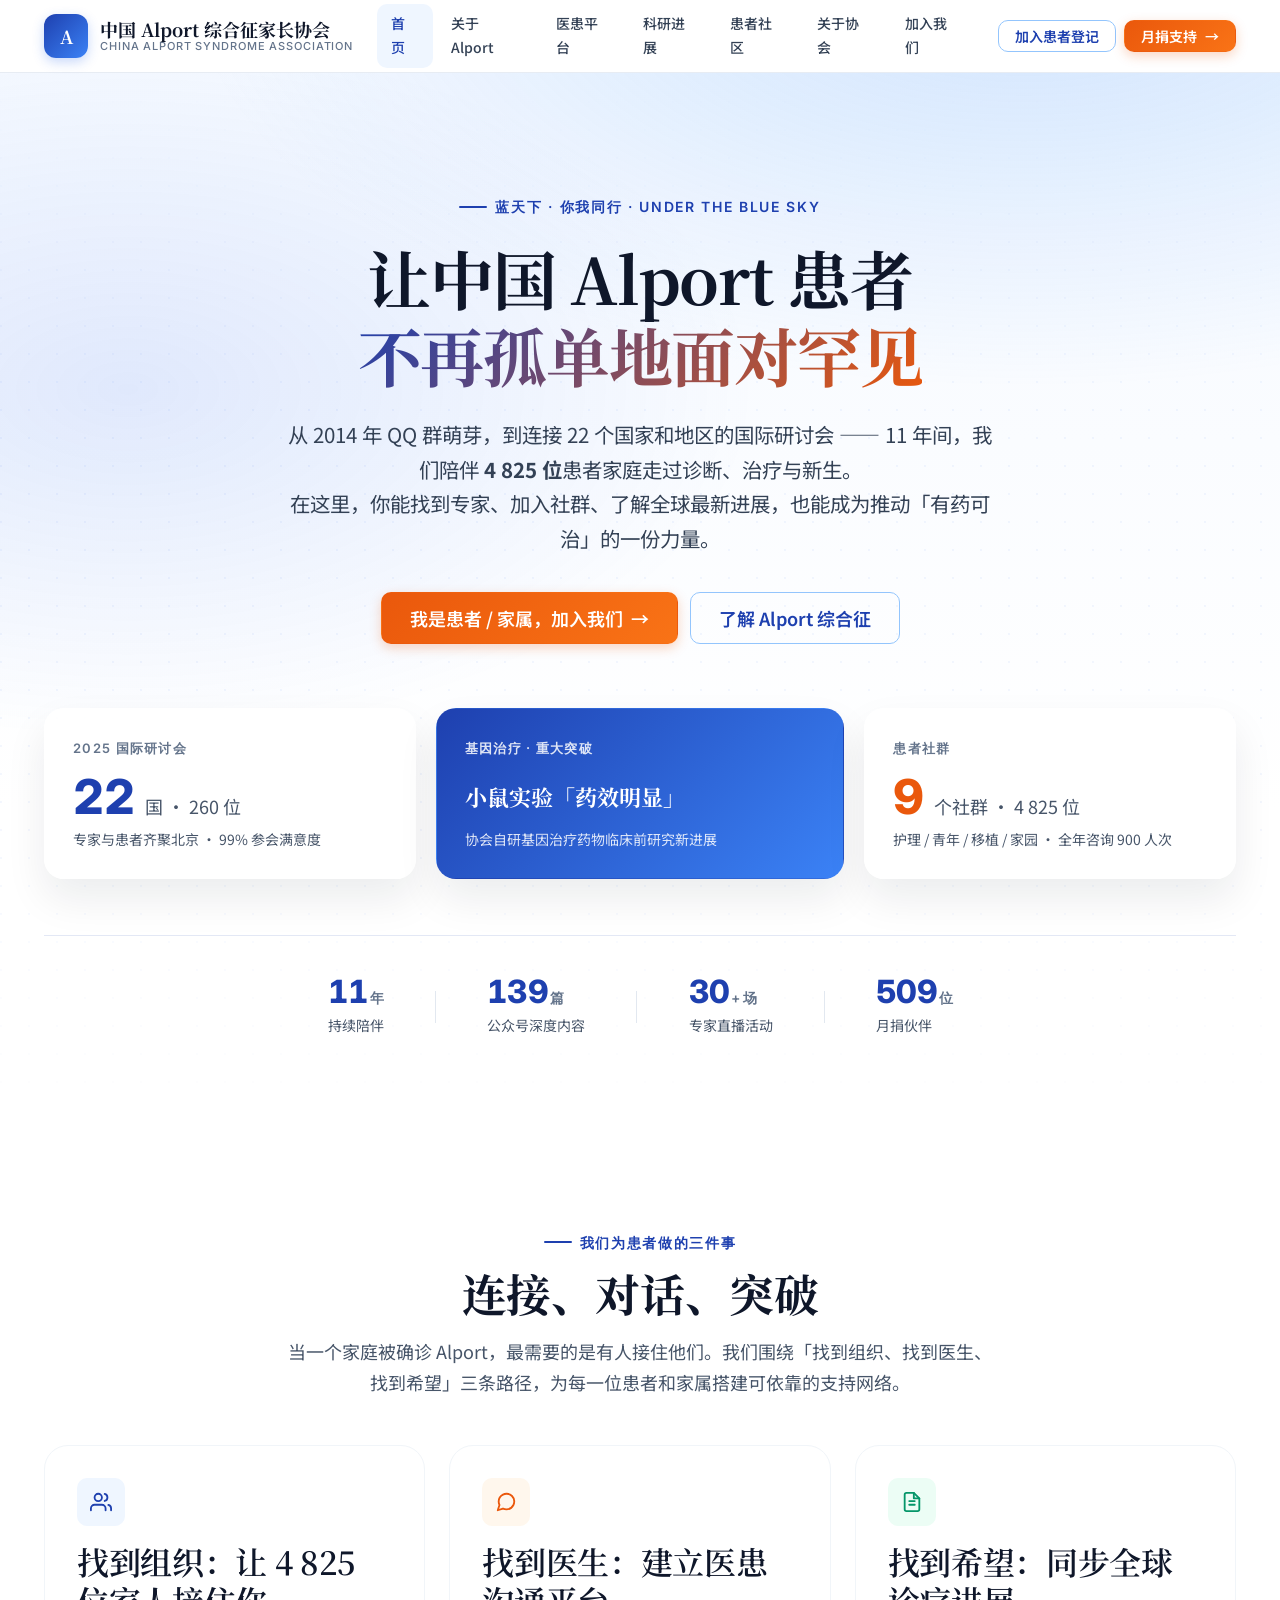
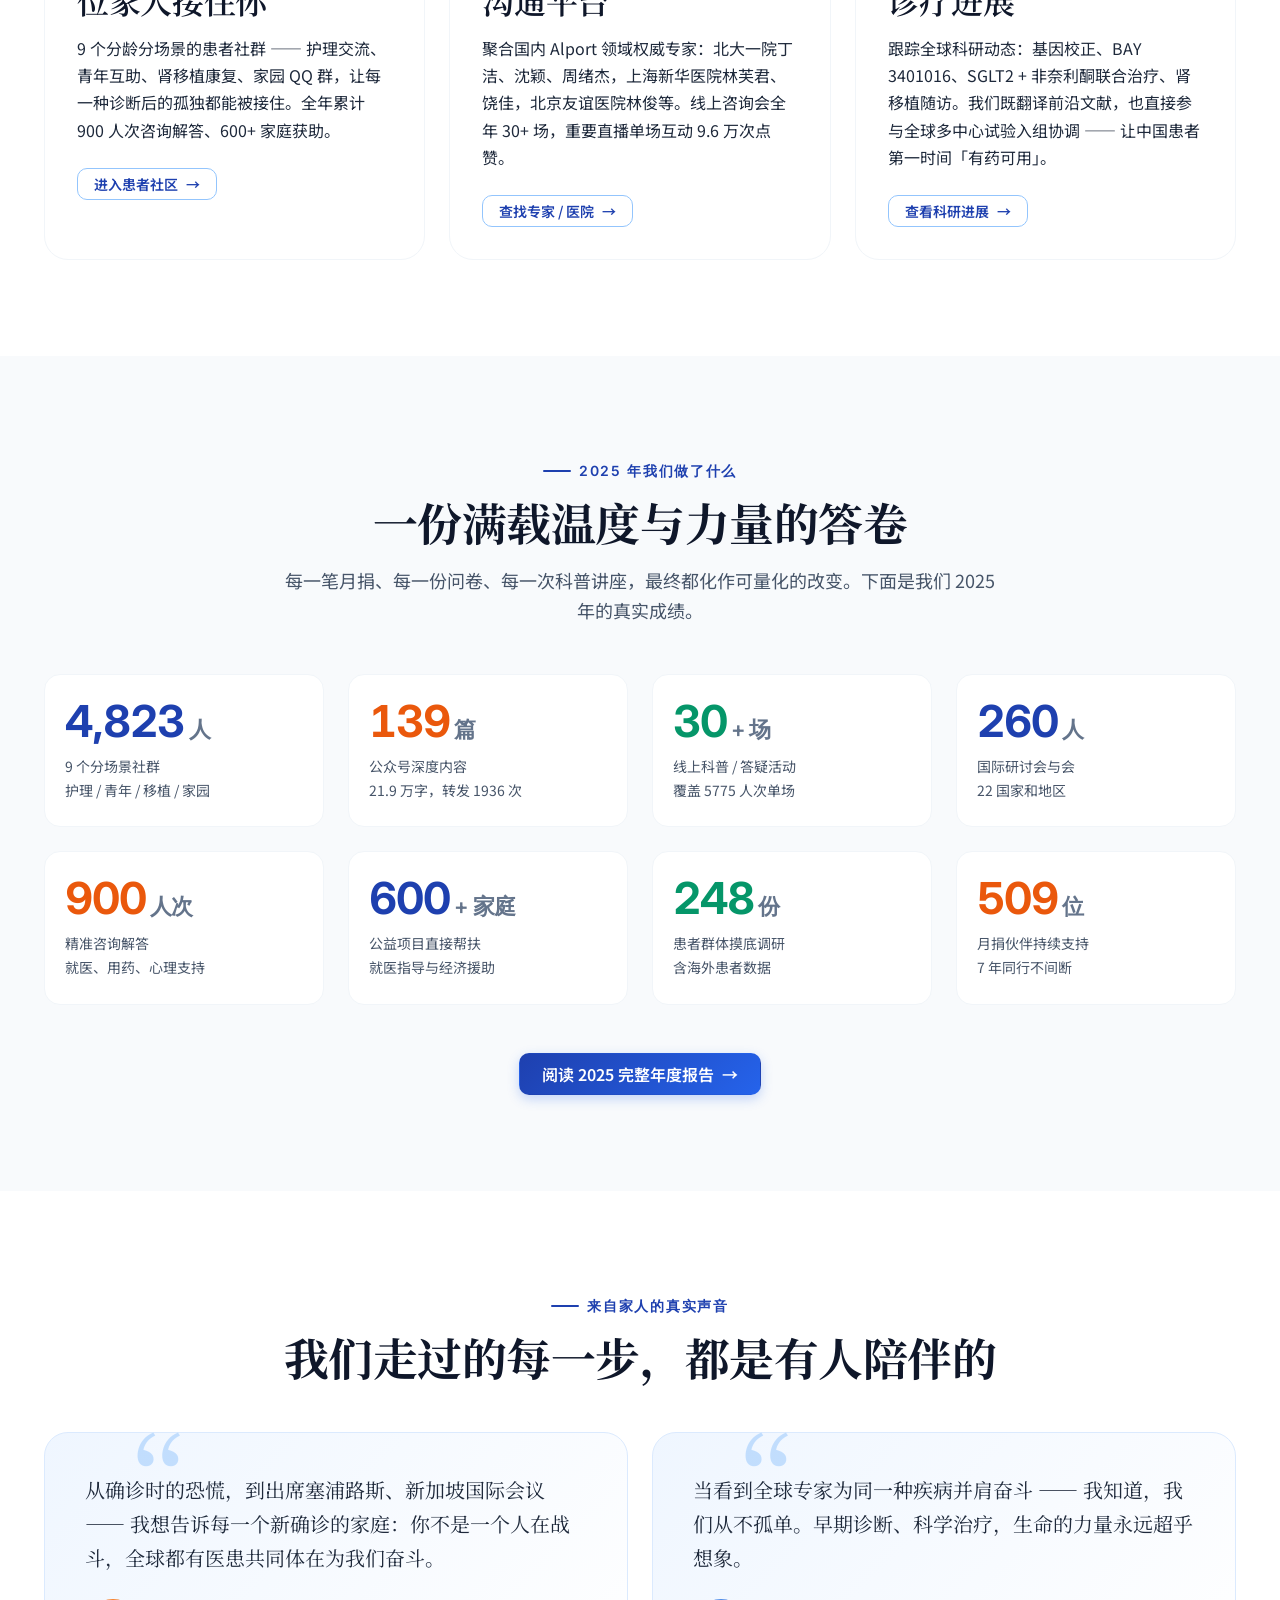
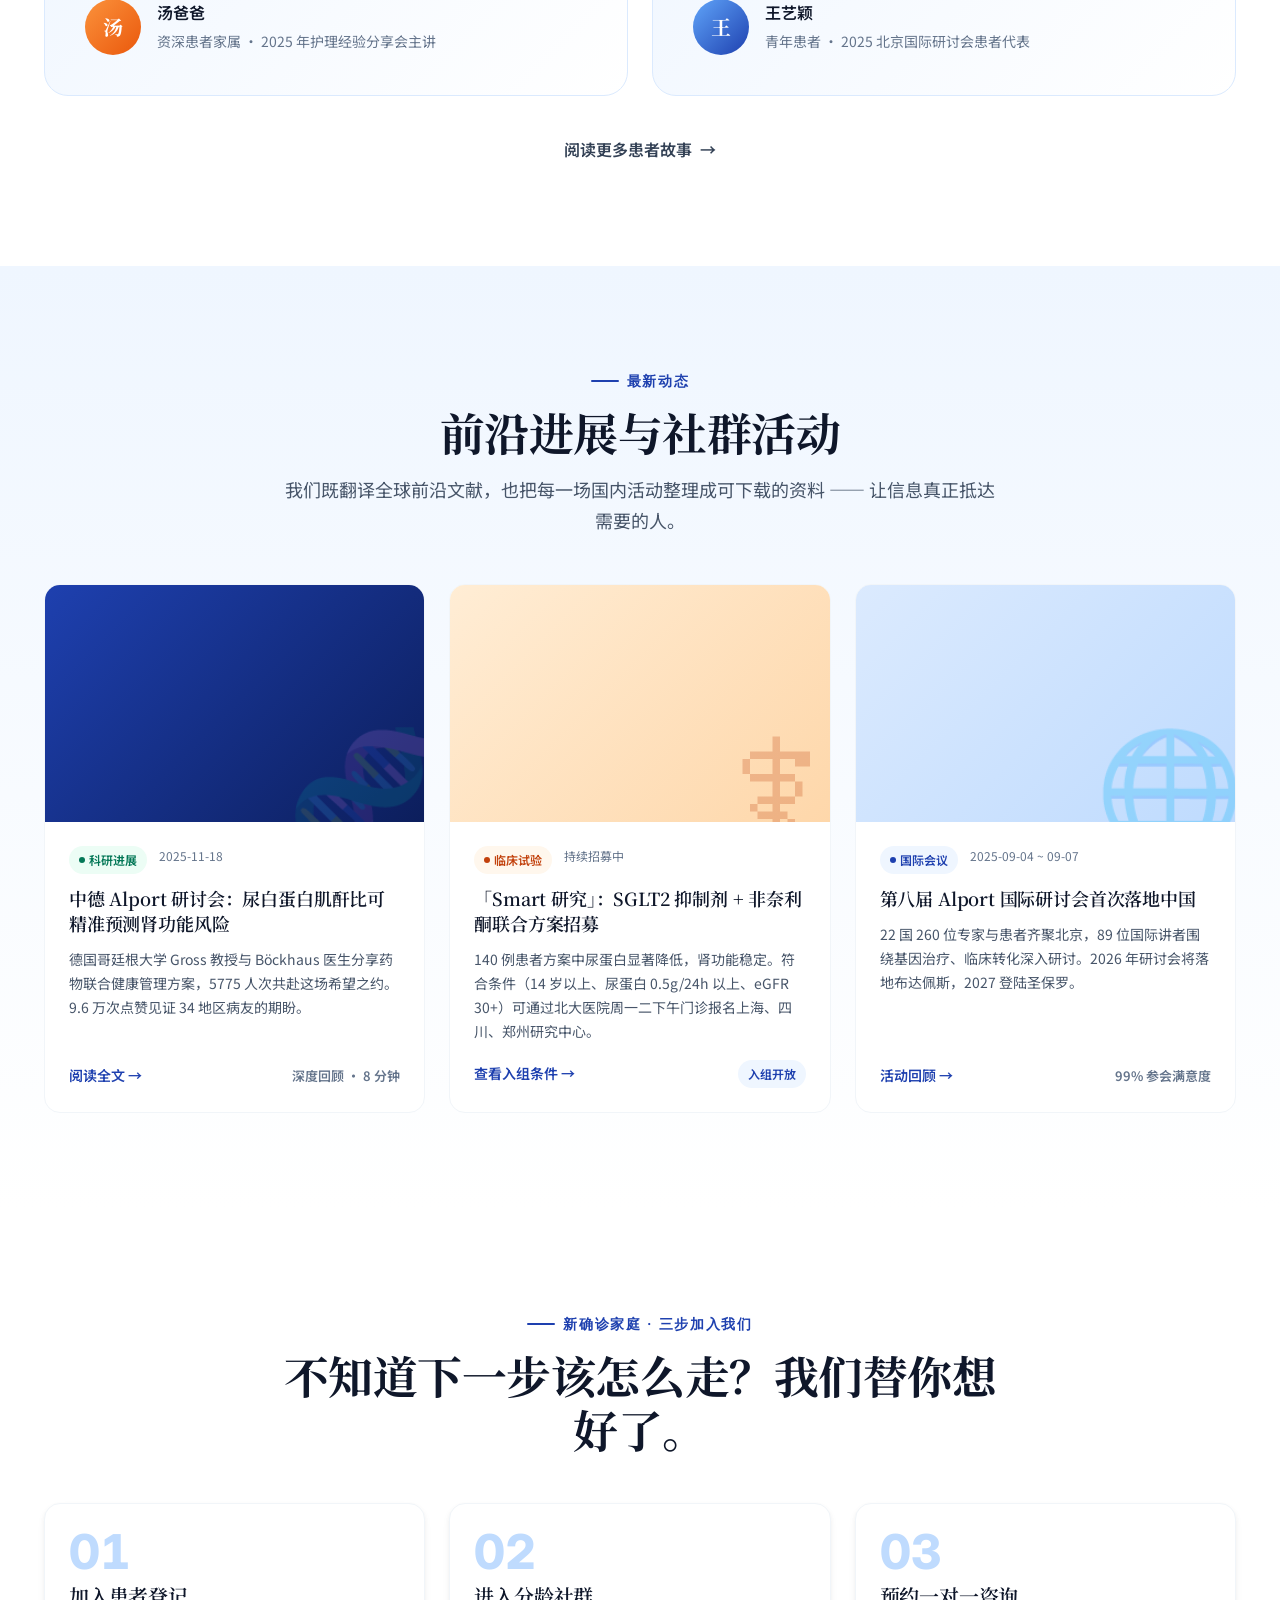
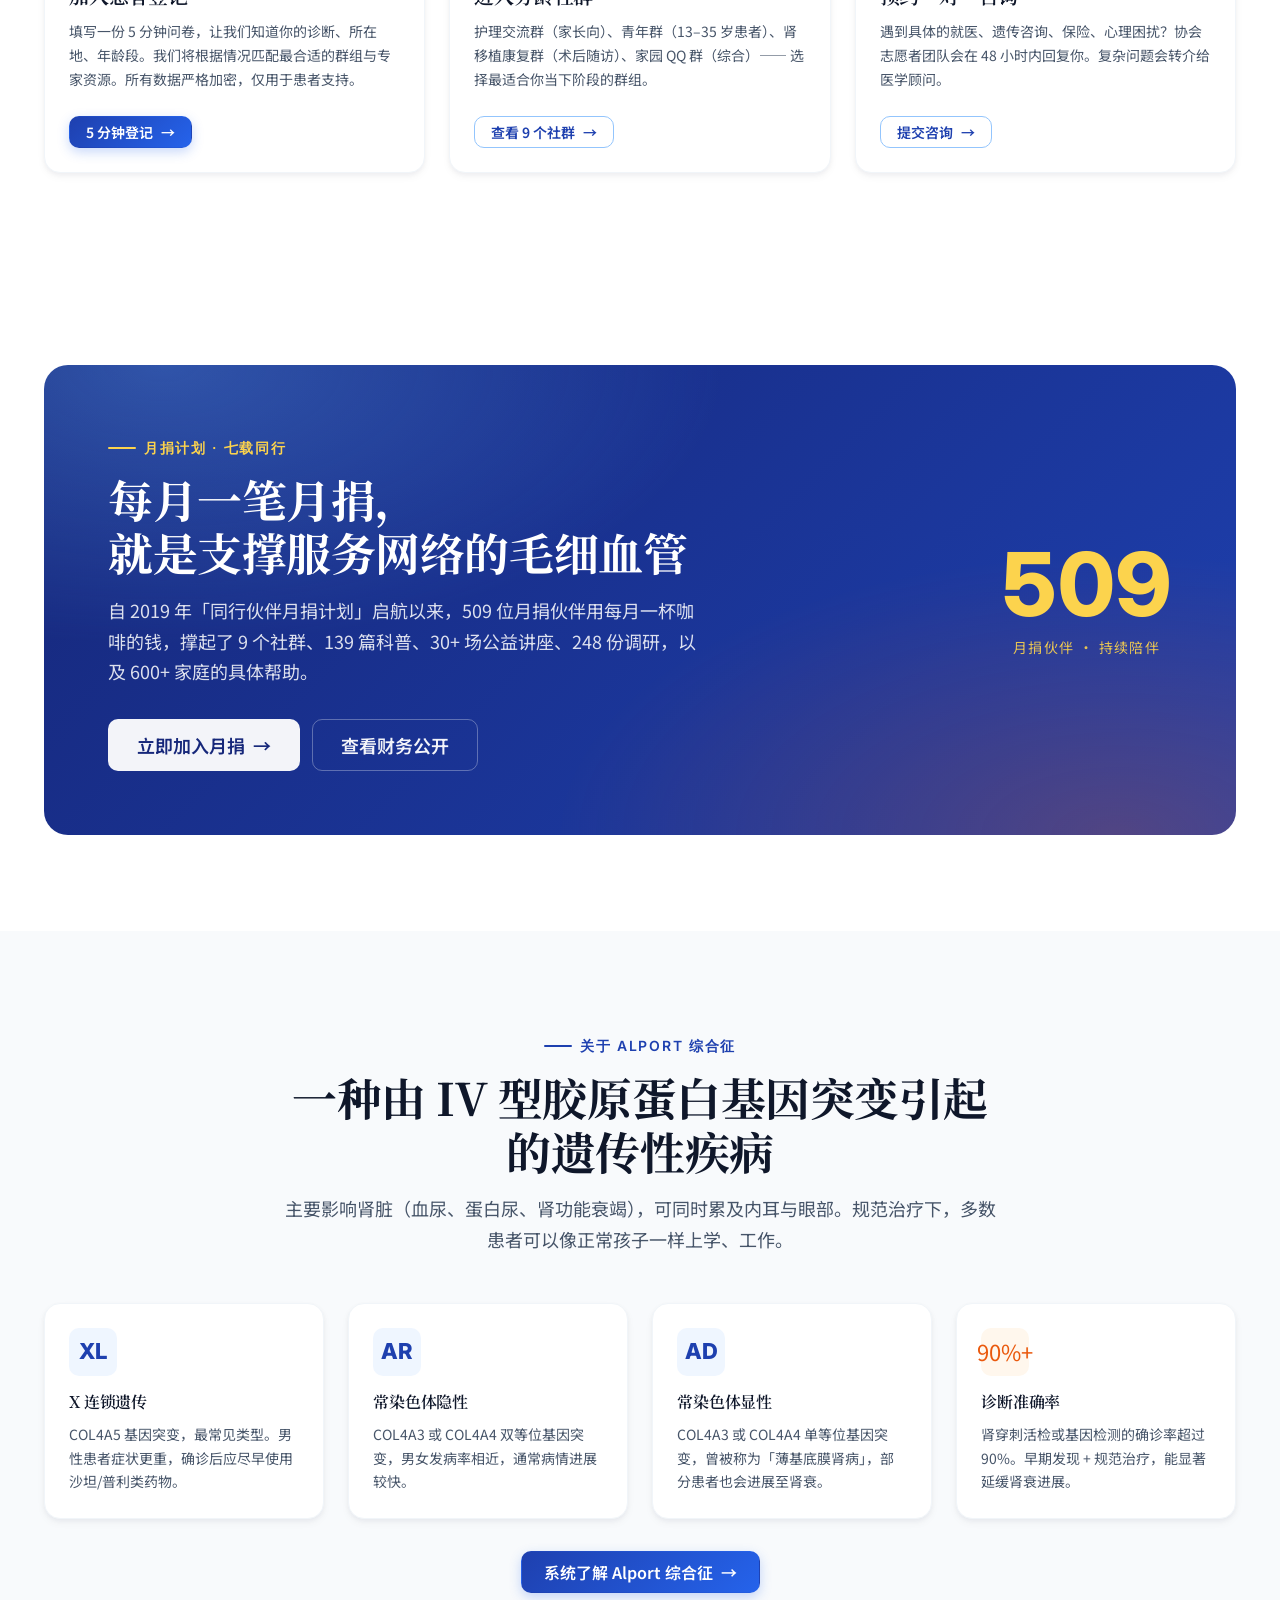
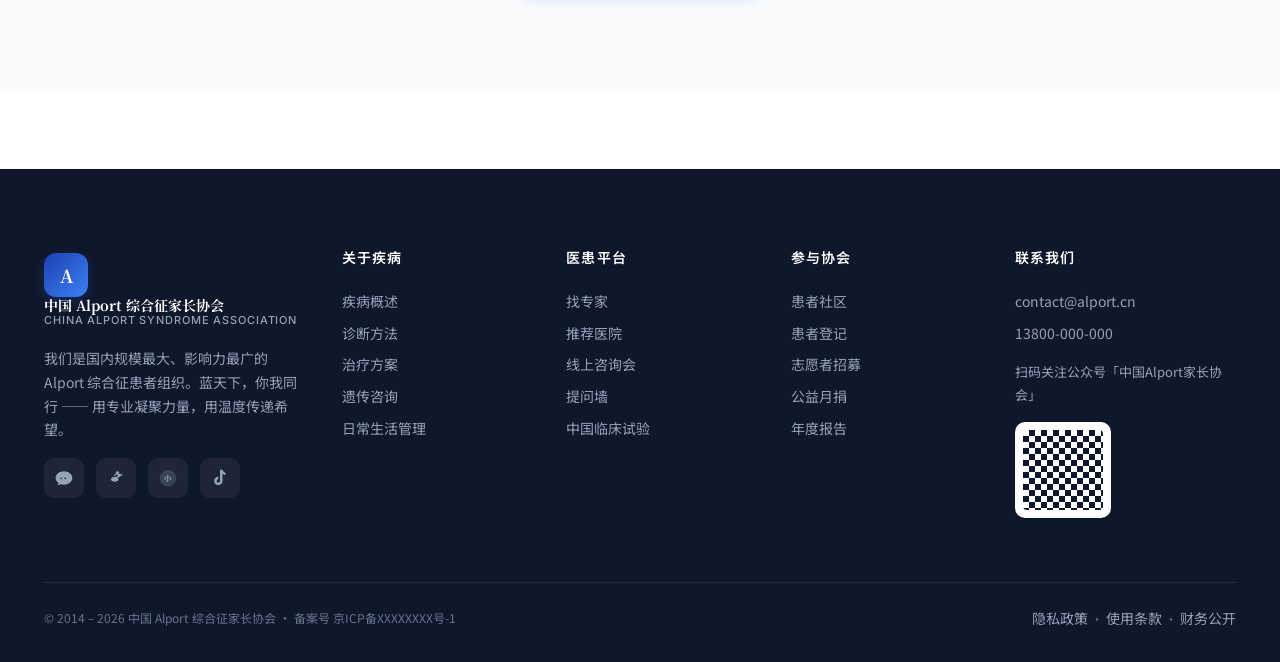
==== index.html @ ef69616c "Initial release · Alport.cn redesign Full static rebuild for China Alport Syndrome Association based" ====
<!DOCTYPE html>
<html lang="zh-CN">
<head>
<meta charset="UTF-8">
<meta name="viewport" content="width=device-width, initial-scale=1.0">
<meta name="theme-color" content="#1E40AF">

<title>中国 Alport 综合征家长协会 · 蓝天下，你我同行</title>
<meta name="description" content="中国 Alport 综合征家长协会 —— 国内规模最大、影响力最广的 Alport 患者组织。11 年陪伴 4825 位患者家庭，连接 22 国专家，推动基因治疗与诊疗规范落地。">
<meta name="keywords" content="Alport综合征, Alport syndrome, 遗传性肾病, 罕见病, 患者组织, 基因治疗, COL4A3, COL4A4, COL4A5, 临床试验, 月捐, 公益">

<meta property="og:type" content="website">
<meta property="og:title" content="中国 Alport 综合征家长协会">
<meta property="og:description" content="蓝天下，你我同行 —— 用专业凝聚力量，用温度传递希望。">
<meta property="og:url" content="https://www.alport.cn/">

<link rel="preconnect" href="https://fonts.googleapis.com">
<link rel="preconnect" href="https://fonts.gstatic.com" crossorigin>
<link href="https://fonts.googleapis.com/css2?family=Inter:wght@400;500;600;700;800&family=Noto+Sans+SC:wght@400;500;600;700&family=Noto+Serif+SC:wght@500;600;700;800&display=swap" rel="stylesheet">

<link rel="stylesheet" href="css/design-system.css?v=2">

<!-- JSON-LD: 组织信息（提高搜索结果可信度） -->
<script type="application/ld+json">
{
  "@context": "https://schema.org",
  "@type": "MedicalOrganization",
  "name": "中国 Alport 综合征家长协会",
  "alternateName": "China Alport Syndrome Association",
  "url": "https://www.alport.cn",
  "logo": "https://www.alport.cn/assets/images/logo.png",
  "description": "国内规模最大、影响力最广的 Alport 综合征患者组织，致力于患者支持、医患沟通、科研推动。",
  "medicalSpecialty": ["Nephrology", "Genetics", "RareDisease"],
  "sameAs": [
    "https://www.alport.cn"
  ]
}
</script>
</head>

<body data-page="home">

<div data-include="header"></div>

<!-- ============================== HERO ============================== -->
<section class="hero hero-v2" aria-labelledby="hero-title">
  <div class="container">
    <div class="hero-center reveal">
      <span class="eyebrow" style="justify-content:center">蓝天下 · 你我同行 · UNDER THE BLUE SKY</span>
      <h1 id="hero-title" style="margin-top:20px">
        让中国 Alport 患者<br>
        <span class="grad">不再孤单地面对罕见</span>
      </h1>
      <p class="lead" style="font-size:clamp(17px,1.6vw,21px);max-width:64ch;margin-inline:auto">
        从 2014 年 QQ 群萌芽，到连接 22 个国家和地区的国际研讨会 —— 11 年间，我们陪伴 <strong>4 825 位</strong>患者家庭走过诊断、治疗与新生。<br>
        在这里，你能找到专家、加入社群、了解全球最新进展，也能成为推动「有药可治」的一份力量。
      </p>
      <div class="hero-cta" style="justify-content:center;margin-top:36px">
        <a class="btn btn-warm btn-lg" href="get-involved.html#register">
          我是患者 / 家属，加入我们
          <span class="arrow" aria-hidden="true">→</span>
        </a>
        <a class="btn btn-outline btn-lg" href="about-alport.html">
          了解 Alport 综合征
        </a>
      </div>
    </div>

    <div class="hero-cards reveal">
      <div class="hero-bigcard">
        <div class="label">2025 国际研讨会</div>
        <div class="value">
          <span class="num" style="font-size:48px;font-weight:800;color:var(--color-primary-700)">22</span>
          <span style="font-size:18px;color:var(--color-ink-600)">国 · 260 位</span>
        </div>
        <p>专家与患者齐聚北京 · 99% 参会满意度</p>
      </div>

      <div class="hero-bigcard hero-bigcard-feature">
        <div class="label" style="color:rgba(255,255,255,.85)">基因治疗 · 重大突破</div>
        <div class="value" style="color:#fff">
          <span style="font-family:var(--font-serif);font-size:22px;font-weight:700">小鼠实验「药效明显」</span>
        </div>
        <p style="color:rgba(255,255,255,.85)">协会自研基因治疗药物临床前研究新进展</p>
      </div>

      <div class="hero-bigcard">
        <div class="label">患者社群</div>
        <div class="value">
          <span class="num" style="font-size:48px;font-weight:800;color:var(--color-warm-600)">9</span>
          <span style="font-size:18px;color:var(--color-ink-600)">个社群 · 4 825 位</span>
        </div>
        <p>护理 / 青年 / 移植 / 家园 · 全年咨询 900 人次</p>
      </div>
    </div>

    <div class="hero-stats reveal">
      <div><strong><span class="num">11</span><span class="u">年</span></strong>持续陪伴</div>
      <div class="sep"></div>
      <div><strong><span class="num">139</span><span class="u">篇</span></strong>公众号深度内容</div>
      <div class="sep"></div>
      <div><strong><span class="num">30</span><span class="u">+ 场</span></strong>专家直播活动</div>
      <div class="sep"></div>
      <div><strong><span class="num">509</span><span class="u">位</span></strong>月捐伙伴</div>
    </div>
  </div>
</section>

<style>
.hero-v2 { padding-block: clamp(72px, 9vw, 120px) clamp(56px, 7vw, 96px); }
.hero-center { text-align: center; max-width: 920px; margin-inline: auto; position: relative; z-index: 2; }
.hero-cards { display: grid; grid-template-columns: 1fr 1.1fr 1fr; gap: 20px; margin-top: 64px; position: relative; z-index: 2; }
.hero-bigcard {
  background: rgba(255,255,255,.85);
  backdrop-filter: blur(20px);
  -webkit-backdrop-filter: blur(20px);
  border: 1px solid rgba(255,255,255,.8);
  border-radius: 20px;
  padding: 28px;
  box-shadow: 0 20px 40px rgba(15, 23, 42, .08);
  transition: all .35s cubic-bezier(.16,1,.3,1);
}
.hero-bigcard:hover { transform: translateY(-6px); box-shadow: 0 28px 56px rgba(15, 23, 42, .14); }
.hero-bigcard .label { font-size: 13px; letter-spacing: .1em; text-transform: uppercase; color: var(--color-ink-500); font-weight: 600; font-family: var(--font-num); margin-bottom: 14px; }
.hero-bigcard .value { display: flex; align-items: baseline; gap: 10px; margin-bottom: 8px; line-height: 1; }
.hero-bigcard p { font-size: 14px; color: var(--color-ink-600); margin: 0; line-height: 1.5; }

.hero-bigcard-feature {
  background: linear-gradient(135deg, var(--color-primary-700), var(--color-primary-500));
  border-color: transparent;
  color: #fff;
}
.hero-bigcard-feature .value { justify-content: flex-start; align-items: center; min-height: 48px; }

.hero-stats {
  display: flex;
  justify-content: center;
  align-items: center;
  gap: clamp(20px, 4vw, 56px);
  margin-top: 56px;
  padding-top: 40px;
  border-top: 1px solid rgba(30, 64, 175, .12);
  font-size: 14px;
  color: var(--color-ink-600);
  flex-wrap: wrap;
  position: relative;
  z-index: 2;
}
.hero-stats > div { text-align: left; }
.hero-stats strong { display: block; font-family: var(--font-num); font-size: 32px; color: var(--color-primary-700); font-weight: 800; line-height: 1; margin-bottom: 6px; letter-spacing: -.02em; }
.hero-stats .u { font-size: 14px; color: var(--color-ink-500); font-weight: 600; margin-left: 2px; }
.hero-stats .sep { width: 1px; height: 32px; background: var(--color-ink-200); }

@media (max-width: 900px) {
  .hero-cards { grid-template-columns: 1fr; }
  .hero-stats .sep { display: none; }
}
@media (max-width: 600px) {
  .hero-stats { gap: 24px 32px; justify-content: flex-start; }
  .hero-stats strong { font-size: 26px; }
}
</style>

<!-- ============================== 三大支柱 ============================== -->
<section class="section" aria-labelledby="pillars-title">
  <div class="container">
    <div class="section-head reveal">
      <span class="eyebrow">我们为患者做的三件事</span>
      <h2 id="pillars-title">连接、对话、突破</h2>
      <p>当一个家庭被确诊 Alport，最需要的是有人接住他们。我们围绕「找到组织、找到医生、找到希望」三条路径，为每一位患者和家属搭建可依靠的支持网络。</p>
    </div>

    <div class="grid grid-3">
      <article class="card-feature reveal">
        <div class="card-icon" aria-hidden="true">
          <svg width="22" height="22" viewBox="0 0 24 24" fill="none" stroke="currentColor" stroke-width="2" stroke-linecap="round" stroke-linejoin="round"><path d="M17 21v-2a4 4 0 0 0-4-4H5a4 4 0 0 0-4 4v2"/><circle cx="9" cy="7" r="4"/><path d="M23 21v-2a4 4 0 0 0-3-3.87"/><path d="M16 3.13a4 4 0 0 1 0 7.75"/></svg>
        </div>
        <h3>找到组织：让 4 825 位家人接住你</h3>
        <p>9 个分龄分场景的患者社群 —— 护理交流、青年互助、肾移植康复、家园 QQ 群，让每一种诊断后的孤独都能被接住。全年累计 900 人次咨询解答、600+ 家庭获助。</p>
        <div style="margin-top:24px"><a href="community.html" class="btn btn-outline btn-sm">进入患者社区 <span class="arrow">→</span></a></div>
      </article>

      <article class="card-feature reveal">
        <div class="card-icon warm" aria-hidden="true">
          <svg width="22" height="22" viewBox="0 0 24 24" fill="none" stroke="currentColor" stroke-width="2" stroke-linecap="round" stroke-linejoin="round"><path d="M21 11.5a8.38 8.38 0 0 1-.9 3.8 8.5 8.5 0 0 1-7.6 4.7 8.38 8.38 0 0 1-3.8-.9L3 21l1.9-5.7a8.38 8.38 0 0 1-.9-3.8 8.5 8.5 0 0 1 4.7-7.6 8.38 8.38 0 0 1 3.8-.9h.5a8.48 8.48 0 0 1 8 8v.5z"/></svg>
        </div>
        <h3>找到医生：建立医患沟通平台</h3>
        <p>聚合国内 Alport 领域权威专家：北大一院丁洁、沈颖、周绪杰，上海新华医院林芙君、饶佳，北京友谊医院林俊等。线上咨询会全年 30+ 场，重要直播单场互动 9.6 万次点赞。</p>
        <div style="margin-top:24px"><a href="doctors.html" class="btn btn-outline btn-sm">查找专家 / 医院 <span class="arrow">→</span></a></div>
      </article>

      <article class="card-feature reveal">
        <div class="card-icon life" aria-hidden="true">
          <svg width="22" height="22" viewBox="0 0 24 24" fill="none" stroke="currentColor" stroke-width="2" stroke-linecap="round" stroke-linejoin="round"><path d="M14 2H6a2 2 0 0 0-2 2v16a2 2 0 0 0 2 2h12a2 2 0 0 0 2-2V8z"/><polyline points="14 2 14 8 20 8"/><line x1="9" y1="15" x2="15" y2="15"/><line x1="9" y1="11" x2="15" y2="11"/></svg>
        </div>
        <h3>找到希望：同步全球诊疗进展</h3>
        <p>跟踪全球科研动态：基因校正、BAY 3401016、SGLT2 + 非奈利酮联合治疗、肾移植随访。我们既翻译前沿文献，也直接参与全球多中心试验入组协调 —— 让中国患者第一时间「有药可用」。</p>
        <div style="margin-top:24px"><a href="research.html" class="btn btn-outline btn-sm">查看科研进展 <span class="arrow">→</span></a></div>
      </article>
    </div>
  </div>
</section>

<!-- ============================== 数据影响力 ============================== -->
<section class="section bg-soft" aria-labelledby="impact-title">
  <div class="container">
    <div class="section-head reveal">
      <span class="eyebrow">2025 年我们做了什么</span>
      <h2 id="impact-title">一份满载温度与力量的答卷</h2>
      <p>每一笔月捐、每一份问卷、每一次科普讲座，最终都化作可量化的改变。下面是我们 2025 年的真实成绩。</p>
    </div>

    <div class="grid grid-4">
      <div class="stat reveal"><div class="v"><span class="num" data-counter="4825">4825</span><span class="unit">人</span></div><div class="l">9 个分场景社群<br>护理 / 青年 / 移植 / 家园</div></div>
      <div class="stat reveal stat-warm"><div class="v"><span class="num" data-counter="139">139</span><span class="unit">篇</span></div><div class="l">公众号深度内容<br>21.9 万字，转发 1936 次</div></div>
      <div class="stat reveal stat-life"><div class="v"><span class="num" data-counter="30">30</span><span class="unit">+ 场</span></div><div class="l">线上科普 / 答疑活动<br>覆盖 5775 人次单场</div></div>
      <div class="stat reveal"><div class="v"><span class="num" data-counter="260">260</span><span class="unit">人</span></div><div class="l">国际研讨会与会<br>22 国家和地区</div></div>

      <div class="stat reveal stat-warm"><div class="v"><span class="num" data-counter="900">900</span><span class="unit">人次</span></div><div class="l">精准咨询解答<br>就医、用药、心理支持</div></div>
      <div class="stat reveal"><div class="v"><span class="num" data-counter="600">600</span><span class="unit">+ 家庭</span></div><div class="l">公益项目直接帮扶<br>就医指导与经济援助</div></div>
      <div class="stat reveal stat-life"><div class="v"><span class="num" data-counter="248">248</span><span class="unit">份</span></div><div class="l">患者群体摸底调研<br>含海外患者数据</div></div>
      <div class="stat reveal stat-warm"><div class="v"><span class="num" data-counter="509">509</span><span class="unit">位</span></div><div class="l">月捐伙伴持续支持<br>7 年同行不间断</div></div>
    </div>

    <div style="margin-top:48px;text-align:center">
      <a href="about-us.html#report" class="btn btn-primary">阅读 2025 完整年度报告 <span class="arrow">→</span></a>
    </div>
  </div>
</section>

<!-- ============================== 患者故事 ============================== -->
<section class="section" aria-labelledby="story-title">
  <div class="container">
    <div class="section-head reveal">
      <span class="eyebrow">来自家人的真实声音</span>
      <h2 id="story-title">我们走过的每一步，都是有人陪伴的</h2>
    </div>

    <div class="grid grid-2 reveal">
      <article class="story">
        <p class="story-quote">
          从确诊时的恐慌，到出席塞浦路斯、新加坡国际会议 —— 我想告诉每一个新确诊的家庭：你不是一个人在战斗，全球都有医患共同体在为我们奋斗。
        </p>
        <div class="story-author">
          <div class="story-avatar">汤</div>
          <div class="story-author-info">
            <strong>汤爸爸</strong>
            <span>资深患者家属 · 2025 年护理经验分享会主讲</span>
          </div>
        </div>
      </article>

      <article class="story">
        <p class="story-quote">
          当看到全球专家为同一种疾病并肩奋斗 —— 我知道，我们从不孤单。早期诊断、科学治疗，生命的力量永远超乎想象。
        </p>
        <div class="story-author">
          <div class="story-avatar" style="background:linear-gradient(135deg,#60A5FA,#1E40AF)">王</div>
          <div class="story-author-info">
            <strong>王艺颖</strong>
            <span>青年患者 · 2025 北京国际研讨会患者代表</span>
          </div>
        </div>
      </article>
    </div>

    <div class="text-center mt-8 reveal">
      <a href="community.html#stories" class="btn btn-ghost">阅读更多患者故事 <span class="arrow">→</span></a>
    </div>
  </div>
</section>

<!-- ============================== 最新动态 + 临床试验 ============================== -->
<section class="section bg-primary-soft" aria-labelledby="latest-title">
  <div class="container">
    <div class="section-head reveal">
      <span class="eyebrow">最新动态</span>
      <h2 id="latest-title">前沿进展与社群活动</h2>
      <p>我们既翻译全球前沿文献，也把每一场国内活动整理成可下载的资料 —— 让信息真正抵达需要的人。</p>
    </div>

    <div class="grid grid-3">
      <article class="article reveal">
        <div class="article-cover dark">
          <div class="article-cover-icon">🧬</div>
        </div>
        <div class="article-body">
          <div class="article-meta">
            <span class="tag tag-life tag-dot">科研进展</span>
            <span>2025-11-18</span>
          </div>
          <h3>中德 Alport 研讨会：尿白蛋白肌酐比可精准预测肾功能风险</h3>
          <p>德国哥廷根大学 Gross 教授与 Böckhaus 医生分享药物联合健康管理方案，5775 人次共赴这场希望之约。9.6 万次点赞见证 34 地区病友的期盼。</p>
          <div class="article-foot">
            <a href="research.html">阅读全文 <span aria-hidden="true">→</span></a>
            <span class="muted" style="font-size:13px">深度回顾 · 8 分钟</span>
          </div>
        </div>
      </article>

      <article class="article reveal">
        <div class="article-cover warm">
          <div class="article-cover-icon">⚕</div>
        </div>
        <div class="article-body">
          <div class="article-meta">
            <span class="tag tag-warm tag-dot">临床试验</span>
            <span>持续招募中</span>
          </div>
          <h3>「Smart 研究」：SGLT2 抑制剂 + 非奈利酮联合方案招募</h3>
          <p>140 例患者方案中尿蛋白显著降低，肾功能稳定。符合条件（14 岁以上、尿蛋白 0.5g/24h 以上、eGFR 30+）可通过北大医院周一二下午门诊报名上海、四川、郑州研究中心。</p>
          <div class="article-foot">
            <a href="research.html#trials">查看入组条件 <span aria-hidden="true">→</span></a>
            <span class="tag">入组开放</span>
          </div>
        </div>
      </article>

      <article class="article reveal">
        <div class="article-cover">
          <div class="article-cover-icon">🌐</div>
        </div>
        <div class="article-body">
          <div class="article-meta">
            <span class="tag tag-dot">国际会议</span>
            <span>2025-09-04 ~ 09-07</span>
          </div>
          <h3>第八届 Alport 国际研讨会首次落地中国</h3>
          <p>22 国 260 位专家与患者齐聚北京，89 位国际讲者围绕基因治疗、临床转化深入研讨。2026 年研讨会将落地布达佩斯，2027 登陆圣保罗。</p>
          <div class="article-foot">
            <a href="about-us.html#international">活动回顾 <span aria-hidden="true">→</span></a>
            <span class="muted" style="font-size:13px">99% 参会满意度</span>
          </div>
        </div>
      </article>
    </div>
  </div>
</section>

<!-- ============================== 三步加入 ============================== -->
<section class="section" aria-labelledby="join-title">
  <div class="container">
    <div class="section-head reveal">
      <span class="eyebrow">新确诊家庭 · 三步加入我们</span>
      <h2 id="join-title">不知道下一步该怎么走？我们替你想好了。</h2>
    </div>

    <div class="grid grid-3">
      <div class="card card-elevated card-hover reveal" style="text-align:left">
        <div class="num" style="font-size:48px;color:var(--color-primary-200);font-weight:800;line-height:1;margin-bottom:8px">01</div>
        <h3>加入患者登记</h3>
        <p>填写一份 5 分钟问卷，让我们知道你的诊断、所在地、年龄段。我们将根据情况匹配最合适的群组与专家资源。所有数据严格加密，仅用于患者支持。</p>
        <a href="get-involved.html#register" class="btn btn-primary btn-sm mt-6">5 分钟登记 <span class="arrow">→</span></a>
      </div>

      <div class="card card-elevated card-hover reveal" style="text-align:left">
        <div class="num" style="font-size:48px;color:var(--color-primary-200);font-weight:800;line-height:1;margin-bottom:8px">02</div>
        <h3>进入分龄社群</h3>
        <p>护理交流群（家长向）、青年群（13–35 岁患者）、肾移植康复群（术后随访）、家园 QQ 群（综合）—— 选择最适合你当下阶段的群组。</p>
        <a href="community.html#groups" class="btn btn-outline btn-sm mt-6">查看 9 个社群 <span class="arrow">→</span></a>
      </div>

      <div class="card card-elevated card-hover reveal" style="text-align:left">
        <div class="num" style="font-size:48px;color:var(--color-primary-200);font-weight:800;line-height:1;margin-bottom:8px">03</div>
        <h3>预约一对一咨询</h3>
        <p>遇到具体的就医、遗传咨询、保险、心理困扰？协会志愿者团队会在 48 小时内回复你。复杂问题会转介给医学顾问。</p>
        <a href="doctors.html#qa" class="btn btn-outline btn-sm mt-6">提交咨询 <span class="arrow">→</span></a>
      </div>
    </div>
  </div>
</section>

<!-- ============================== 月捐 CTA ============================== -->
<section class="section">
  <div class="container">
    <div class="cta-band reveal">
      <div style="display:grid;grid-template-columns:1fr auto;gap:48px;align-items:center" class="cta-band-grid">
        <div>
          <span class="eyebrow" style="color:#FCD34D">月捐计划 · 七载同行</span>
          <h2 style="margin-top:12px">每月一笔月捐，<br>就是支撑服务网络的毛细血管</h2>
          <p style="font-size:18px;max-width:60ch;margin-top:16px">
            自 2019 年「同行伙伴月捐计划」启航以来，509 位月捐伙伴用每月一杯咖啡的钱，撑起了 9 个社群、139 篇科普、30+ 场公益讲座、248 份调研，以及 600+ 家庭的具体帮助。
          </p>
          <div style="display:flex;flex-wrap:wrap;gap:12px;margin-top:32px">
            <a href="get-involved.html#donate" class="btn btn-light btn-lg">立即加入月捐 <span class="arrow">→</span></a>
            <a href="about-us.html#finance" class="btn btn-ghost btn-lg" style="color:rgba(255,255,255,.95);border:1.5px solid rgba(255,255,255,.3)">查看财务公开</a>
          </div>
        </div>
        <div style="text-align:center;color:#FCD34D">
          <div class="num" style="font-family:var(--font-num);font-size:88px;font-weight:800;line-height:1;color:#FCD34D">509</div>
          <div style="font-size:14px;letter-spacing:.1em;text-transform:uppercase;margin-top:8px;opacity:.9">月捐伙伴 · 持续陪伴</div>
        </div>
      </div>
    </div>
  </div>
</section>

<!-- ============================== 关于疾病速览 ============================== -->
<section class="section bg-soft" aria-labelledby="disease-title">
  <div class="container">
    <div class="section-head reveal">
      <span class="eyebrow">关于 Alport 综合征</span>
      <h2 id="disease-title">一种由 IV 型胶原蛋白基因突变引起的遗传性疾病</h2>
      <p>主要影响肾脏（血尿、蛋白尿、肾功能衰竭），可同时累及内耳与眼部。规范治疗下，多数患者可以像正常孩子一样上学、工作。</p>
    </div>

    <div class="grid grid-4 reveal">
      <div class="card card-elevated">
        <div class="card-icon" style="font-family:var(--font-num);font-weight:800">XL</div>
        <h3 style="font-size:16px">X 连锁遗传</h3>
        <p>COL4A5 基因突变，最常见类型。男性患者症状更重，确诊后应尽早使用沙坦/普利类药物。</p>
      </div>
      <div class="card card-elevated">
        <div class="card-icon" style="font-family:var(--font-num);font-weight:800">AR</div>
        <h3 style="font-size:16px">常染色体隐性</h3>
        <p>COL4A3 或 COL4A4 双等位基因突变，男女发病率相近，通常病情进展较快。</p>
      </div>
      <div class="card card-elevated">
        <div class="card-icon" style="font-family:var(--font-num);font-weight:800">AD</div>
        <h3 style="font-size:16px">常染色体显性</h3>
        <p>COL4A3 或 COL4A4 单等位基因突变，曾被称为「薄基底膜肾病」，部分患者也会进展至肾衰。</p>
      </div>
      <div class="card card-elevated">
        <div class="card-icon warm">90%+</div>
        <h3 style="font-size:16px">诊断准确率</h3>
        <p>肾穿刺活检或基因检测的确诊率超过 90%。早期发现 + 规范治疗，能显著延缓肾衰进展。</p>
      </div>
    </div>

    <div class="text-center mt-8">
      <a href="about-alport.html" class="btn btn-primary">系统了解 Alport 综合征 <span class="arrow">→</span></a>
    </div>
  </div>
</section>

<!-- ============================== Footer ============================== -->
<div data-include="footer"></div>

<script src="js/site.js"></script>

<style>
@media (max-width: 880px) {
  .cta-band-grid { grid-template-columns: 1fr !important; text-align: center; }
}
</style>

</body>
</html>
---- css/design-system.css ----
/* ============================================================
   中国 Alport 综合征家长协会 - 设计系统
   蓝天下，你我同行 · Under the Blue Sky, We Walk Together
   ============================================================ */

:root {
  /* ---------- Brand Palette ---------- */
  --color-primary-900: #0C1E5C;
  --color-primary-800: #16277A;
  --color-primary-700: #1E40AF;   /* 主色：蓝天深蓝 */
  --color-primary-600: #2563EB;   /* 主色：蓝天标准 */
  --color-primary-500: #3B82F6;
  --color-primary-400: #60A5FA;
  --color-primary-300: #93C5FD;
  --color-primary-200: #BFDBFE;
  --color-primary-100: #DBEAFE;
  --color-primary-50:  #EFF6FF;

  /* 温暖橙 - 用于温度感与高转化 CTA */
  --color-warm-700: #C2410C;
  --color-warm-600: #EA580C;
  --color-warm-500: #F97316;
  --color-warm-400: #FB923C;
  --color-warm-100: #FFEDD5;
  --color-warm-50:  #FFF7ED;

  /* 生命绿 - 用于科研进展、积极信号 */
  --color-life-700: #047857;
  --color-life-600: #059669;
  --color-life-500: #10B981;
  --color-life-100: #D1FAE5;
  --color-life-50:  #ECFDF5;

  /* 中性 */
  --color-ink-900: #0F172A;
  --color-ink-800: #1E293B;
  --color-ink-700: #334155;
  --color-ink-600: #475569;
  --color-ink-500: #64748B;
  --color-ink-400: #94A3B8;
  --color-ink-300: #CBD5E1;
  --color-ink-200: #E2E8F0;
  --color-ink-100: #F1F5F9;
  --color-ink-50:  #F8FAFC;
  --color-white:   #FFFFFF;

  /* 语义色 */
  --color-danger:  #DC2626;
  --color-warning: #D97706;
  --color-success: #059669;
  --color-info:    #0284C7;

  /* ---------- Typography ---------- */
  --font-serif: 'Noto Serif SC', 'Source Han Serif SC', 'Songti SC', 'STZhongsong', serif;
  --font-sans:  'PingFang SC', -apple-system, BlinkMacSystemFont, 'Microsoft YaHei',
                'Noto Sans SC', 'Helvetica Neue', sans-serif;
  --font-mono:  'JetBrains Mono', 'SF Mono', Consolas, monospace;
  --font-num:   'Inter', 'PingFang SC', sans-serif;

  --fs-xs:   12px;
  --fs-sm:   14px;
  --fs-base: 16px;
  --fs-md:   18px;
  --fs-lg:   20px;
  --fs-xl:   24px;
  --fs-2xl:  32px;
  --fs-3xl:  40px;
  --fs-4xl:  52px;
  --fs-5xl:  64px;
  --fs-6xl:  80px;

  --lh-tight: 1.2;
  --lh-snug:  1.4;
  --lh-base:  1.7;
  --lh-loose: 1.9;

  /* ---------- Spacing (8px grid) ---------- */
  --sp-1:  4px;
  --sp-2:  8px;
  --sp-3:  12px;
  --sp-4:  16px;
  --sp-5:  20px;
  --sp-6:  24px;
  --sp-8:  32px;
  --sp-10: 40px;
  --sp-12: 48px;
  --sp-16: 64px;
  --sp-20: 80px;
  --sp-24: 96px;
  --sp-32: 128px;

  /* ---------- Radius ---------- */
  --r-sm:   6px;
  --r-md:   10px;
  --r-lg:   16px;
  --r-xl:   24px;
  --r-2xl:  32px;
  --r-pill: 9999px;

  /* ---------- Elevation ---------- */
  --shadow-xs: 0 1px 2px rgba(15, 23, 42, .04), 0 1px 3px rgba(15, 23, 42, .06);
  --shadow-sm: 0 2px 4px rgba(15, 23, 42, .04), 0 4px 8px rgba(15, 23, 42, .04);
  --shadow-md: 0 4px 6px rgba(15, 23, 42, .04), 0 12px 24px rgba(15, 23, 42, .08);
  --shadow-lg: 0 12px 24px rgba(15, 23, 42, .08), 0 24px 48px rgba(15, 23, 42, .10);
  --shadow-xl: 0 24px 48px rgba(15, 23, 42, .12), 0 32px 64px rgba(15, 23, 42, .14);
  --shadow-glow: 0 0 0 4px rgba(37, 99, 235, .15);

  /* ---------- Layout ---------- */
  --max-w:    1240px;
  --max-w-narrow: 880px;
  --nav-h:    72px;

  /* ---------- Motion ---------- */
  --ease-out: cubic-bezier(.16, 1, .3, 1);
  --ease-in-out: cubic-bezier(.4, 0, .2, 1);
  --t-fast: 160ms;
  --t-base: 240ms;
  --t-slow: 420ms;
}

/* ============================================================
   Reset
   ============================================================ */
*, *::before, *::after { box-sizing: border-box; }
html { scroll-behavior: smooth; -webkit-text-size-adjust: 100%; }
body {
  margin: 0;
  font-family: var(--font-sans);
  font-size: var(--fs-base);
  line-height: var(--lh-base);
  color: var(--color-ink-800);
  background: var(--color-white);
  -webkit-font-smoothing: antialiased;
  -moz-osx-font-smoothing: grayscale;
}
img, picture, svg, video { display: block; max-width: 100%; height: auto; }
button { font-family: inherit; cursor: pointer; border: none; background: none; padding: 0; color: inherit; }
a { color: var(--color-primary-700); text-decoration: none; transition: color var(--t-fast) var(--ease-out); }
a:hover { color: var(--color-primary-600); }

h1, h2, h3, h4, h5, h6 {
  font-family: var(--font-serif);
  color: var(--color-ink-900);
  line-height: var(--lh-tight);
  font-weight: 600;
  margin: 0 0 var(--sp-4);
  letter-spacing: -.01em;
}
h1 { font-size: clamp(var(--fs-3xl), 5vw, var(--fs-5xl)); font-weight: 700; }
h2 { font-size: clamp(var(--fs-2xl), 3.5vw, var(--fs-4xl)); font-weight: 700; }
h3 { font-size: clamp(var(--fs-xl), 2.5vw, var(--fs-2xl)); }
h4 { font-size: var(--fs-lg); }
p  { margin: 0 0 var(--sp-4); }

::selection { background: var(--color-primary-200); color: var(--color-primary-900); }

/* ============================================================
   Layout primitives
   ============================================================ */
.container { width: 100%; max-width: var(--max-w); margin-inline: auto; padding-inline: var(--sp-6); }
.container-narrow { max-width: var(--max-w-narrow); margin-inline: auto; padding-inline: var(--sp-6); }
.section { padding-block: clamp(var(--sp-16), 8vw, var(--sp-24)); }
.section-sm { padding-block: var(--sp-16); }

.grid { display: grid; gap: var(--sp-6); }
.grid-2 { grid-template-columns: repeat(2, 1fr); }
.grid-3 { grid-template-columns: repeat(3, 1fr); }
.grid-4 { grid-template-columns: repeat(4, 1fr); }
@media (max-width: 960px) {
  .grid-3, .grid-4 { grid-template-columns: repeat(2, 1fr); }
}
@media (max-width: 640px) {
  .grid-2, .grid-3, .grid-4 { grid-template-columns: 1fr; }
}

.flex { display: flex; }
.flex-center { display: flex; align-items: center; justify-content: center; }
.flex-between { display: flex; align-items: center; justify-content: space-between; }
.gap-2 { gap: var(--sp-2); } .gap-3 { gap: var(--sp-3); } .gap-4 { gap: var(--sp-4); }
.gap-6 { gap: var(--sp-6); } .gap-8 { gap: var(--sp-8); }

/* ============================================================
   Typography helpers
   ============================================================ */
.eyebrow {
  display: inline-flex;
  align-items: center;
  gap: var(--sp-2);
  font-size: var(--fs-sm);
  font-weight: 600;
  letter-spacing: .12em;
  text-transform: uppercase;
  color: var(--color-primary-700);
  font-family: var(--font-num);
}
.eyebrow::before {
  content: '';
  width: 28px;
  height: 2px;
  background: currentColor;
  border-radius: 2px;
}
.lead {
  font-size: var(--fs-md);
  line-height: var(--lh-base);
  color: var(--color-ink-600);
}
.serif { font-family: var(--font-serif); }
.muted { color: var(--color-ink-500); }
.num { font-family: var(--font-num); font-variant-numeric: tabular-nums; font-feature-settings: 'tnum'; }

.section-head { text-align: center; max-width: 720px; margin: 0 auto var(--sp-12); }
.section-head .eyebrow { justify-content: center; }
.section-head h2 { margin-top: var(--sp-3); }
.section-head p { color: var(--color-ink-600); font-size: var(--fs-md); }

/* ============================================================
   Buttons
   ============================================================ */
.btn {
  display: inline-flex;
  align-items: center;
  justify-content: center;
  gap: var(--sp-2);
  padding: 12px 22px;
  font-size: var(--fs-base);
  font-weight: 600;
  border-radius: var(--r-md);
  transition: all var(--t-base) var(--ease-out);
  white-space: nowrap;
  border: 1.5px solid transparent;
  line-height: 1;
}
.btn:focus-visible { outline: none; box-shadow: var(--shadow-glow); }
.btn .arrow { transition: transform var(--t-base) var(--ease-out); }
.btn:hover .arrow { transform: translateX(4px); }

.btn-primary {
  background: linear-gradient(135deg, var(--color-primary-700), var(--color-primary-600));
  color: var(--color-white);
  box-shadow: 0 4px 12px rgba(37, 99, 235, .25);
}
.btn-primary:hover {
  color: var(--color-white);
  transform: translateY(-1px);
  box-shadow: 0 8px 20px rgba(37, 99, 235, .35);
}
.btn-warm {
  background: linear-gradient(135deg, var(--color-warm-600), var(--color-warm-500));
  color: var(--color-white);
  box-shadow: 0 4px 12px rgba(234, 88, 12, .25);
}
.btn-warm:hover { color: var(--color-white); transform: translateY(-1px); box-shadow: 0 8px 20px rgba(234, 88, 12, .35); }

.btn-outline {
  background: transparent;
  color: var(--color-primary-700);
  border-color: var(--color-primary-300);
}
.btn-outline:hover {
  background: var(--color-primary-50);
  border-color: var(--color-primary-600);
  color: var(--color-primary-700);
}

.btn-ghost {
  background: transparent;
  color: var(--color-ink-700);
}
.btn-ghost:hover { background: var(--color-ink-100); color: var(--color-ink-900); }

.btn-light {
  background: rgba(255,255,255,.95);
  color: var(--color-primary-700);
}
.btn-light:hover { background: var(--color-white); color: var(--color-primary-700); transform: translateY(-1px); }

.btn-sm { padding: 8px 16px; font-size: var(--fs-sm); }
.btn-lg { padding: 16px 28px; font-size: var(--fs-md); }

/* ============================================================
   Navigation
   ============================================================ */
.navbar {
  position: sticky;
  top: 0;
  z-index: 100;
  background: rgba(255, 255, 255, .85);
  backdrop-filter: saturate(180%) blur(20px);
  -webkit-backdrop-filter: saturate(180%) blur(20px);
  border-bottom: 1px solid rgba(226, 232, 240, .8);
}
.nav-inner {
  height: var(--nav-h);
  display: flex;
  align-items: center;
  justify-content: space-between;
  gap: var(--sp-6);
}
.nav-brand {
  display: flex;
  align-items: center;
  gap: var(--sp-3);
  font-family: var(--font-serif);
  color: var(--color-ink-900);
  font-weight: 700;
  font-size: var(--fs-md);
  flex-shrink: 0;
}
.nav-brand:hover { color: var(--color-ink-900); }
.nav-brand-logo {
  width: 44px; height: 44px;
  border-radius: 12px;
  background: linear-gradient(135deg, var(--color-primary-700), var(--color-primary-500));
  display: flex; align-items: center; justify-content: center;
  color: var(--color-white);
  font-family: var(--font-serif);
  font-weight: 700;
  font-size: var(--fs-md);
  letter-spacing: -.05em;
  box-shadow: 0 4px 12px rgba(37, 99, 235, .25);
}
.nav-brand-text { display: flex; flex-direction: column; line-height: 1.2; }
.nav-brand-en { font-size: 11px; font-weight: 500; color: var(--color-ink-500); letter-spacing: .08em; font-family: var(--font-num); }

.nav-links {
  display: flex;
  align-items: center;
  gap: var(--sp-1);
  list-style: none;
  margin: 0;
  padding: 0;
}
.nav-links a {
  display: inline-block;
  padding: 8px 14px;
  border-radius: var(--r-md);
  color: var(--color-ink-700);
  font-weight: 500;
  font-size: var(--fs-sm);
  transition: all var(--t-fast) var(--ease-out);
}
.nav-links a:hover,
.nav-links a.is-active {
  background: var(--color-primary-50);
  color: var(--color-primary-700);
}
.nav-actions { display: flex; align-items: center; gap: var(--sp-2); }

.nav-toggle {
  display: none;
  width: 40px; height: 40px;
  align-items: center; justify-content: center;
  border-radius: var(--r-md);
  background: var(--color-ink-100);
}

@media (max-width: 1080px) {
  .nav-links { display: none; }
  .nav-toggle { display: inline-flex; }
  .nav-actions .btn:not(.btn-warm) { display: none; }
}
.mobile-menu {
  display: none;
  position: fixed;
  inset: var(--nav-h) 0 0 0;
  background: var(--color-white);
  padding: var(--sp-6);
  overflow-y: auto;
  z-index: 99;
}
.mobile-menu.is-open { display: block; }
.mobile-menu a { display: block; padding: 14px var(--sp-4); border-bottom: 1px solid var(--color-ink-100); color: var(--color-ink-800); font-weight: 500; }

/* ============================================================
   Hero
   ============================================================ */
.hero {
  position: relative;
  overflow: hidden;
  background:
    radial-gradient(1200px 600px at 80% -10%, rgba(96, 165, 250, .25), transparent 70%),
    radial-gradient(900px 500px at 10% 30%, rgba(37, 99, 235, .12), transparent 70%),
    linear-gradient(180deg, #F5F9FF 0%, #FFFFFF 70%);
  padding-block: var(--sp-24) var(--sp-20);
}
.hero::before {
  content: '';
  position: absolute;
  inset: 0;
  background-image:
    radial-gradient(circle at 1px 1px, rgba(37,99,235,.10) 1px, transparent 0);
  background-size: 28px 28px;
  mask-image: linear-gradient(180deg, transparent, black 30%, black 70%, transparent);
  pointer-events: none;
  opacity: .5;
}
.hero-inner { position: relative; display: grid; grid-template-columns: 1.1fr 1fr; gap: var(--sp-16); align-items: center; }
@media (max-width: 1100px) {
  .hero-inner { grid-template-columns: 1fr; gap: var(--sp-12); }
  .hero-visual { max-width: 480px; margin-inline: auto; }
}
@media (max-width: 560px) {
  .hero-visual { max-width: 360px; }
  .hero-meta { gap: var(--sp-5); }
}
.hero h1 { font-size: clamp(36px, 5.5vw, 64px); margin-bottom: var(--sp-6); letter-spacing: -.02em; }
.hero h1 .grad {
  background: linear-gradient(135deg, var(--color-primary-700) 0%, var(--color-warm-600) 100%);
  -webkit-background-clip: text;
  background-clip: text;
  color: transparent;
}
.hero .lead { font-size: clamp(var(--fs-md), 1.8vw, var(--fs-lg)); color: var(--color-ink-700); margin-bottom: var(--sp-8); max-width: 56ch; }
.hero-cta { display: flex; flex-wrap: wrap; gap: var(--sp-3); margin-bottom: var(--sp-10); }
.hero-meta { display: flex; flex-wrap: wrap; gap: var(--sp-8); font-size: var(--fs-sm); color: var(--color-ink-600); }
.hero-meta div strong { display: block; font-family: var(--font-num); font-size: var(--fs-2xl); color: var(--color-primary-700); font-weight: 700; line-height: 1; margin-bottom: 4px; }

/* Hero visual */
.hero-visual {
  position: relative;
  aspect-ratio: 1 / 1;
  max-width: 560px;
  margin-left: auto;
}
.hero-shape {
  position: absolute;
  border-radius: 50%;
  filter: blur(40px);
  opacity: .6;
}
.hero-shape-1 { width: 70%; height: 70%; top: 0; right: 0; background: var(--color-primary-300); }
.hero-shape-2 { width: 55%; height: 55%; bottom: 5%; left: 0; background: var(--color-warm-400); opacity: .35; }
.hero-card {
  position: absolute;
  background: var(--color-white);
  border-radius: var(--r-lg);
  padding: var(--sp-5);
  box-shadow: var(--shadow-lg);
  border: 1px solid var(--color-ink-100);
}
.hero-card-1 { top: 8%; left: 0; width: 60%; }
.hero-card-2 { bottom: 12%; right: 0; width: 64%; }
.hero-card-3 { top: 50%; left: 50%; transform: translate(-50%, -50%); width: 68%; background: linear-gradient(135deg, var(--color-primary-700), var(--color-primary-500)); color: var(--color-white); }
.hero-card .label { font-size: var(--fs-xs); text-transform: uppercase; letter-spacing: .1em; opacity: .7; margin-bottom: var(--sp-2); font-family: var(--font-num); font-weight: 600; }
.hero-card .value { font-family: var(--font-serif); font-size: var(--fs-lg); font-weight: 700; line-height: 1.3; }

/* ============================================================
   Cards
   ============================================================ */
.card {
  background: var(--color-white);
  border-radius: var(--r-lg);
  padding: var(--sp-6);
  border: 1px solid var(--color-ink-100);
  transition: all var(--t-base) var(--ease-out);
}
.card-elevated { box-shadow: var(--shadow-sm); }
.card-hover:hover {
  transform: translateY(-4px);
  box-shadow: var(--shadow-md);
  border-color: var(--color-primary-200);
}
.card-feature {
  background: var(--color-white);
  border-radius: var(--r-xl);
  padding: var(--sp-8);
  border: 1px solid var(--color-ink-100);
  position: relative;
  overflow: hidden;
}
.card-feature::before {
  content: '';
  position: absolute;
  inset: 0 0 auto 0;
  height: 4px;
  background: linear-gradient(90deg, var(--color-primary-600), var(--color-primary-400));
  opacity: 0;
  transition: opacity var(--t-base);
}
.card-feature:hover::before { opacity: 1; }

.card-icon {
  width: 48px; height: 48px;
  border-radius: var(--r-md);
  background: var(--color-primary-50);
  color: var(--color-primary-700);
  display: flex; align-items: center; justify-content: center;
  margin-bottom: var(--sp-4);
  font-size: 22px;
}
.card-icon.warm { background: var(--color-warm-50); color: var(--color-warm-600); }
.card-icon.life { background: var(--color-life-50); color: var(--color-life-600); }

.card h3 { margin-bottom: var(--sp-3); font-size: var(--fs-lg); }
.card p { color: var(--color-ink-600); margin: 0; font-size: var(--fs-sm); line-height: var(--lh-base); }

/* Stat card */
.stat {
  background: var(--color-white);
  border-radius: var(--r-lg);
  padding: var(--sp-6) var(--sp-5);
  text-align: left;
  border: 1px solid var(--color-ink-100);
}
.stat .v {
  font-family: var(--font-num);
  font-size: clamp(28px, 4vw, 44px);
  font-weight: 700;
  color: var(--color-primary-700);
  line-height: 1;
  letter-spacing: -.02em;
  display: flex;
  align-items: baseline;
  gap: 4px;
}
.stat .v .unit { font-size: .5em; color: var(--color-ink-500); font-weight: 600; }
.stat .l { color: var(--color-ink-600); font-size: var(--fs-sm); margin-top: var(--sp-3); }
.stat-warm .v { color: var(--color-warm-600); }
.stat-life .v { color: var(--color-life-600); }

/* ============================================================
   Badges & tags
   ============================================================ */
.tag {
  display: inline-flex;
  align-items: center;
  gap: 4px;
  padding: 4px 10px;
  border-radius: var(--r-pill);
  font-size: var(--fs-xs);
  font-weight: 600;
  background: var(--color-primary-50);
  color: var(--color-primary-700);
}
.tag-warm { background: var(--color-warm-50); color: var(--color-warm-700); }
.tag-life { background: var(--color-life-50); color: var(--color-life-700); }
.tag-ink { background: var(--color-ink-100); color: var(--color-ink-700); }
.tag-dot::before { content: ''; width: 6px; height: 6px; border-radius: 50%; background: currentColor; }

/* ============================================================
   Article / News card
   ============================================================ */
.article {
  display: flex;
  flex-direction: column;
  background: var(--color-white);
  border-radius: var(--r-lg);
  overflow: hidden;
  border: 1px solid var(--color-ink-100);
  transition: all var(--t-base) var(--ease-out);
  height: 100%;
}
.article:hover { transform: translateY(-4px); box-shadow: var(--shadow-md); border-color: var(--color-primary-200); }
.article-cover { aspect-ratio: 16 / 10; background: linear-gradient(135deg, var(--color-primary-100), var(--color-primary-200)); position: relative; overflow: hidden; }
.article-cover.warm { background: linear-gradient(135deg, var(--color-warm-100), #FED7AA); }
.article-cover.life { background: linear-gradient(135deg, var(--color-life-100), #A7F3D0); }
.article-cover.dark { background: linear-gradient(135deg, var(--color-primary-700), var(--color-primary-900)); }
.article-cover-icon { position: absolute; right: -10px; bottom: -20px; font-size: 120px; opacity: .25; color: var(--color-primary-700); line-height: 1; }
.article-cover.warm .article-cover-icon { color: var(--color-warm-700); }
.article-cover.life .article-cover-icon { color: var(--color-life-700); }
.article-cover.dark .article-cover-icon { color: var(--color-white); opacity: .15; }

.article-body { padding: var(--sp-6); display: flex; flex-direction: column; flex: 1; }
.article-meta { display: flex; gap: var(--sp-3); font-size: var(--fs-xs); color: var(--color-ink-500); margin-bottom: var(--sp-3); }
.article h3 { font-size: var(--fs-md); margin-bottom: var(--sp-3); line-height: var(--lh-snug); }
.article p { color: var(--color-ink-600); font-size: var(--fs-sm); margin: 0 0 var(--sp-4); flex: 1; }
.article-foot { display: flex; align-items: center; justify-content: space-between; font-size: var(--fs-sm); color: var(--color-primary-700); font-weight: 600; }

/* ============================================================
   Banner / CTA
   ============================================================ */
.cta-band {
  background:
    radial-gradient(800px 400px at 10% 0%, rgba(96, 165, 250, .35), transparent 70%),
    radial-gradient(800px 400px at 90% 100%, rgba(234, 88, 12, .25), transparent 70%),
    linear-gradient(135deg, var(--color-primary-800), var(--color-primary-700));
  color: var(--color-white);
  border-radius: var(--r-xl);
  padding: clamp(var(--sp-10), 6vw, var(--sp-16));
  position: relative;
  overflow: hidden;
}
.cta-band h2, .cta-band h3 { color: var(--color-white); }
.cta-band p { color: rgba(255, 255, 255, .85); }
.cta-band .btn-light { color: var(--color-primary-800); }

/* ============================================================
   Timeline
   ============================================================ */
.timeline { position: relative; padding-left: var(--sp-8); }
.timeline::before {
  content: '';
  position: absolute;
  left: 12px; top: 0; bottom: 0;
  width: 2px;
  background: linear-gradient(180deg, var(--color-primary-300), var(--color-primary-100));
}
.tl-item { position: relative; margin-bottom: var(--sp-10); }
.tl-item::before {
  content: '';
  position: absolute;
  left: -28px; top: 6px;
  width: 14px; height: 14px;
  border-radius: 50%;
  background: var(--color-white);
  border: 3px solid var(--color-primary-600);
  box-shadow: 0 0 0 4px var(--color-primary-100);
}
.tl-date { font-family: var(--font-num); font-weight: 700; color: var(--color-primary-700); font-size: var(--fs-sm); letter-spacing: .05em; margin-bottom: var(--sp-2); }
.tl-item h4 { margin-bottom: var(--sp-2); font-size: var(--fs-md); }
.tl-item p { color: var(--color-ink-600); font-size: var(--fs-sm); margin: 0; }

/* ============================================================
   Footer
   ============================================================ */
.footer {
  background: var(--color-ink-900);
  color: var(--color-ink-300);
  padding-block: var(--sp-20) var(--sp-8);
  margin-top: var(--sp-20);
}
.footer h4 { color: var(--color-white); font-family: var(--font-sans); font-size: var(--fs-sm); font-weight: 600; letter-spacing: .08em; text-transform: uppercase; margin-bottom: var(--sp-5); }
.footer a { color: var(--color-ink-400); font-size: var(--fs-sm); display: block; padding: 4px 0; }
.footer a:hover { color: var(--color-white); }
.footer-top { display: grid; grid-template-columns: 1.4fr 1fr 1fr 1fr 1.2fr; gap: var(--sp-10); margin-bottom: var(--sp-16); }
@media (max-width: 960px) { .footer-top { grid-template-columns: 1fr 1fr; } .footer-brand { grid-column: 1 / -1; } }
@media (max-width: 560px) { .footer-top { grid-template-columns: 1fr; } }
.footer-brand p { color: var(--color-ink-400); font-size: var(--fs-sm); max-width: 32ch; }
.footer-brand .nav-brand { color: var(--color-white); margin-bottom: var(--sp-4); }
.footer-brand .nav-brand-text { color: var(--color-white); }
.footer-brand .nav-brand-en { color: var(--color-ink-400); }
.footer-bottom { padding-top: var(--sp-6); border-top: 1px solid rgba(255,255,255,.08); display: flex; justify-content: space-between; align-items: center; font-size: var(--fs-xs); color: var(--color-ink-500); flex-wrap: wrap; gap: var(--sp-3); }
.qr-mini { width: 96px; height: 96px; background: var(--color-white); border-radius: var(--r-md); padding: 8px; }
.qr-mini-grid { width: 100%; height: 100%; background-image: linear-gradient(45deg, var(--color-ink-900) 25%, transparent 25%), linear-gradient(-45deg, var(--color-ink-900) 25%, transparent 25%), linear-gradient(45deg, transparent 75%, var(--color-ink-900) 75%), linear-gradient(-45deg, transparent 75%, var(--color-ink-900) 75%); background-size: 12px 12px; background-position: 0 0, 0 6px, 6px -6px, -6px 0px; border-radius: 4px; }
.footer-social { display: flex; gap: var(--sp-3); margin-top: var(--sp-4); }
.footer-social a { width: 40px; height: 40px; border-radius: var(--r-md); background: rgba(255,255,255,.06); display: flex; align-items: center; justify-content: center; padding: 0; }
.footer-social a:hover { background: var(--color-primary-700); color: var(--color-white); }

/* ============================================================
   Accordion / FAQ
   ============================================================ */
.faq-item {
  border-bottom: 1px solid var(--color-ink-200);
  padding: var(--sp-5) 0;
}
.faq-item summary {
  display: flex;
  justify-content: space-between;
  align-items: center;
  gap: var(--sp-4);
  cursor: pointer;
  font-family: var(--font-serif);
  font-weight: 600;
  font-size: var(--fs-md);
  color: var(--color-ink-900);
  list-style: none;
}
.faq-item summary::-webkit-details-marker { display: none; }
.faq-item summary::after {
  content: '+';
  flex-shrink: 0;
  width: 32px; height: 32px;
  border-radius: 50%;
  background: var(--color-primary-50);
  color: var(--color-primary-700);
  display: flex; align-items: center; justify-content: center;
  font-size: 22px; font-weight: 400;
  transition: all var(--t-base);
}
.faq-item[open] summary::after { content: '−'; background: var(--color-primary-600); color: var(--color-white); transform: rotate(180deg); }
.faq-item p { margin: var(--sp-4) 0 0; color: var(--color-ink-600); }

/* ============================================================
   Tabs
   ============================================================ */
.tabs {
  display: flex;
  gap: 4px;
  padding: 6px;
  background: var(--color-ink-100);
  border-radius: var(--r-pill);
  margin-bottom: var(--sp-8);
  width: fit-content;
  margin-inline: auto;
  flex-wrap: wrap;
}
.tabs button {
  padding: 10px 20px;
  border-radius: var(--r-pill);
  font-size: var(--fs-sm);
  font-weight: 600;
  color: var(--color-ink-600);
  transition: all var(--t-fast);
}
.tabs button:hover { color: var(--color-ink-900); }
.tabs button.is-active { background: var(--color-white); color: var(--color-primary-700); box-shadow: var(--shadow-xs); }

/* ============================================================
   Form
   ============================================================ */
.form-field { margin-bottom: var(--sp-5); }
.form-field label { display: block; font-size: var(--fs-sm); font-weight: 600; color: var(--color-ink-800); margin-bottom: var(--sp-2); }
.form-field input, .form-field textarea, .form-field select {
  width: 100%;
  padding: 12px 14px;
  border: 1.5px solid var(--color-ink-200);
  border-radius: var(--r-md);
  font-size: var(--fs-base);
  font-family: inherit;
  background: var(--color-white);
  color: var(--color-ink-900);
  transition: all var(--t-fast);
}
.form-field input:focus, .form-field textarea:focus, .form-field select:focus {
  outline: none;
  border-color: var(--color-primary-600);
  box-shadow: var(--shadow-glow);
}
.form-field textarea { resize: vertical; min-height: 100px; }
.form-field .hint { font-size: var(--fs-xs); color: var(--color-ink-500); margin-top: var(--sp-1); }

/* ============================================================
   Doctor / Hospital cards
   ============================================================ */
.doctor-card {
  display: grid;
  grid-template-columns: 96px 1fr;
  gap: var(--sp-5);
  padding: var(--sp-6);
  background: var(--color-white);
  border: 1px solid var(--color-ink-100);
  border-radius: var(--r-lg);
  transition: all var(--t-base);
}
.doctor-card:hover { box-shadow: var(--shadow-md); border-color: var(--color-primary-200); }
.doctor-avatar {
  width: 96px; height: 96px;
  border-radius: var(--r-md);
  background: linear-gradient(135deg, var(--color-primary-100), var(--color-primary-200));
  display: flex; align-items: center; justify-content: center;
  font-family: var(--font-serif);
  font-size: var(--fs-2xl);
  font-weight: 700;
  color: var(--color-primary-700);
}
.doctor-info h3 { font-size: var(--fs-md); margin-bottom: 4px; }
.doctor-title { color: var(--color-ink-500); font-size: var(--fs-sm); margin-bottom: var(--sp-3); }
.doctor-tags { display: flex; flex-wrap: wrap; gap: 6px; }

/* ============================================================
   Trial / Research cards
   ============================================================ */
.trial {
  padding: var(--sp-6);
  background: var(--color-white);
  border: 1px solid var(--color-ink-100);
  border-radius: var(--r-lg);
  border-left: 4px solid var(--color-life-500);
  transition: all var(--t-base);
}
.trial:hover { box-shadow: var(--shadow-md); border-left-color: var(--color-life-600); }
.trial.phase-3 { border-left-color: var(--color-life-600); }
.trial.phase-2 { border-left-color: var(--color-primary-600); }
.trial.phase-1 { border-left-color: var(--color-warm-500); }
.trial.preclinical { border-left-color: var(--color-ink-400); }
.trial-head { display: flex; justify-content: space-between; gap: var(--sp-3); margin-bottom: var(--sp-3); flex-wrap: wrap; }
.trial h3 { margin: 0; font-size: var(--fs-md); }
.trial-meta { display: flex; gap: var(--sp-4); font-size: var(--fs-sm); color: var(--color-ink-600); margin-bottom: var(--sp-4); flex-wrap: wrap; }
.trial-meta strong { color: var(--color-ink-800); }

/* ============================================================
   Quote / Story
   ============================================================ */
.story {
  position: relative;
  background: linear-gradient(135deg, var(--color-primary-50), var(--color-white));
  border: 1px solid var(--color-primary-100);
  border-radius: var(--r-xl);
  padding: var(--sp-10);
}
.story::before {
  content: '\201C';
  position: absolute;
  left: 24px;
  top: -10px;
  font-family: var(--font-serif);
  font-size: 120px;
  line-height: 1;
  color: var(--color-primary-300);
  opacity: .5;
}
.story-quote { font-family: var(--font-serif); font-size: var(--fs-lg); line-height: var(--lh-base); color: var(--color-ink-800); margin-bottom: var(--sp-6); position: relative; z-index: 1; }
.story-author { display: flex; align-items: center; gap: var(--sp-4); }
.story-avatar { width: 56px; height: 56px; border-radius: 50%; background: linear-gradient(135deg, var(--color-warm-400), var(--color-warm-600)); color: var(--color-white); display: flex; align-items: center; justify-content: center; font-family: var(--font-serif); font-weight: 700; font-size: var(--fs-lg); }
.story-author-info strong { display: block; color: var(--color-ink-900); font-weight: 600; }
.story-author-info span { font-size: var(--fs-sm); color: var(--color-ink-500); }

/* ============================================================
   Misc utilities
   ============================================================ */
.divider { height: 1px; background: var(--color-ink-200); margin-block: var(--sp-8); }
.text-center { text-align: center; }
.mb-2 { margin-bottom: var(--sp-2); } .mb-4 { margin-bottom: var(--sp-4); } .mb-6 { margin-bottom: var(--sp-6); }
.mb-8 { margin-bottom: var(--sp-8); } .mb-12 { margin-bottom: var(--sp-12); }
.mt-4 { margin-top: var(--sp-4); } .mt-6 { margin-top: var(--sp-6); } .mt-8 { margin-top: var(--sp-8); }

.bg-soft { background: var(--color-ink-50); }
.bg-primary-soft { background: linear-gradient(180deg, var(--color-primary-50), var(--color-white)); }
.bg-warm-soft { background: linear-gradient(180deg, var(--color-warm-50), var(--color-white)); }
.bg-ink { background: var(--color-ink-900); color: var(--color-ink-200); }
.bg-ink h1, .bg-ink h2, .bg-ink h3, .bg-ink h4 { color: var(--color-white); }

/* Reveal animation */
.reveal { opacity: 0; transform: translateY(20px); transition: opacity .8s var(--ease-out), transform .8s var(--ease-out); }
.reveal.in { opacity: 1; transform: translateY(0); }

/* ============================================================
   Mobile polish (≤ 640 / 480 / 380)
   ============================================================ */
@media (max-width: 640px) {
  :root { --nav-h: 60px; }
  .container { padding-inline: var(--sp-4); }
  .section { padding-block: clamp(48px, 12vw, 72px); }

  /* Brand: 收紧 logo 与英文副标 */
  .nav-brand-en { display: none; }
  .nav-brand { gap: 10px; font-size: 15px; }
  .nav-brand-logo { width: 36px; height: 36px; border-radius: 10px; font-size: 16px; }

  /* nav-actions: 在手机端只保留汉堡 + 强 CTA */
  .nav-actions .btn { padding: 8px 12px; font-size: 12px; }
  .nav-actions .btn .arrow { display: none; }

  /* Hero: 紧凑 */
  .hero, .hero-v2 { padding-block: 48px 40px !important; }
  .hero h1 { font-size: clamp(28px, 8vw, 40px) !important; line-height: 1.25 !important; }
  .hero .lead { font-size: 15px !important; line-height: 1.7 !important; }
  .hero-cta { flex-direction: column; width: 100%; }
  .hero-cta .btn { width: 100%; justify-content: center; }
  .hero-cards { margin-top: 36px !important; gap: 12px !important; }
  .hero-bigcard { padding: 20px !important; border-radius: 16px !important; }
  .hero-bigcard .value span:first-child { font-size: 38px !important; }
  .hero-stats { gap: 18px 24px !important; margin-top: 36px !important; padding-top: 28px !important; }
  .hero-stats strong { font-size: 24px !important; }
  .hero-stats > div { flex: 1 1 calc(50% - 16px); }
  .hero-stats .sep { display: none; }

  /* Page head 紧凑 */
  .page-head { padding-block: 36px 28px; }
  .page-head h1 { font-size: clamp(28px, 8vw, 36px); }
  .page-head p { font-size: 15px; }
  .page-head .breadcrumb { font-size: 13px; }
  .page-head [style*="flex-wrap:wrap"] .btn,
  .page-head .btn { padding: 10px 14px; font-size: 13px; }

  /* Section head 紧凑 */
  .section-head { margin-bottom: 32px; }
  .section-head h2 { font-size: clamp(24px, 7vw, 32px); }
  .section-head p { font-size: 15px; }

  /* Stats: 4 列 → 2 列（不再 1 列） */
  .grid-4 { grid-template-columns: repeat(2, 1fr); gap: 12px; }
  .stat { padding: 16px 14px; }
  .stat .v { font-size: 24px; }
  .stat .v .unit { font-size: 11px; }
  .stat .l { font-size: 12px; line-height: 1.45; margin-top: 8px; }

  /* 通用 grid 缩小 gap */
  .grid { gap: 12px; }

  /* Card 紧凑 */
  .card { padding: 20px; border-radius: 14px; }
  .card-feature { padding: 24px; border-radius: 16px; }

  /* Doctor card: 横向头像 + 信息 → 紧凑 */
  .doctor-card { grid-template-columns: 64px 1fr; padding: 18px; gap: 14px; border-radius: 14px; }
  .doctor-avatar { width: 64px; height: 64px; font-size: 22px; border-radius: 12px; }
  .doctor-card h3 { font-size: 16px; }
  .doctor-title { font-size: 12px; margin-bottom: 8px; }

  /* Article cards */
  .article-cover { aspect-ratio: 16 / 8; }
  .article-cover-icon { font-size: 72px; }
  .article-body { padding: 20px; }
  .article h3 { font-size: 16px; }

  /* Trial card */
  .trial { padding: 20px; }
  .trial-head { flex-direction: column; align-items: flex-start; gap: 8px; }
  .trial h3 { font-size: 16px; }
  .trial-meta { font-size: 13px; gap: 8px; }

  /* Story card */
  .story { padding: 28px 22px; border-radius: 18px; }
  .story::before { font-size: 80px; left: 14px; top: -4px; }
  .story-quote { font-size: 16px; }
  .story-author { gap: 12px; }
  .story-avatar { width: 44px; height: 44px; font-size: 16px; }
  .story-author-info strong { font-size: 14px; }
  .story-author-info span { font-size: 12px; }

  /* Timeline */
  .timeline { padding-left: 28px; }
  .timeline::before { left: 10px; }
  .tl-item { margin-bottom: 28px; }
  .tl-item::before { left: -26px; width: 12px; height: 12px; border-width: 2.5px; }

  /* CTA band */
  .cta-band { padding: 36px 24px; border-radius: 20px; }
  .cta-band h2 { font-size: 22px !important; }
  .cta-band p { font-size: 14px !important; }

  /* Form */
  .form-field input,
  .form-field textarea,
  .form-field select { padding: 12px; font-size: 15px; }
  .form-field label { font-size: 13px; }

  /* In-page TOC: 隐藏（小屏目录改放页面顶部链接 chip 区域，但本设计的小屏 TOC 父 grid 会变 1 列） */
  .toc { display: none; }

  /* Tabs 滚动 */
  .tabs { width: 100%; overflow-x: auto; flex-wrap: nowrap; justify-content: flex-start; padding: 4px; gap: 2px; -webkit-overflow-scrolling: touch; }
  .tabs::-webkit-scrollbar { display: none; }
  .tabs button { flex-shrink: 0; padding: 8px 14px; font-size: 13px; }

  /* FAQ */
  .faq-item { padding: 16px 0; }
  .faq-item summary { font-size: 15px; gap: 12px; }
  .faq-item summary::after { width: 26px; height: 26px; font-size: 18px; }

  /* Footer 紧凑 */
  .footer { padding-block: 56px 24px; margin-top: 56px; }
  .footer-top { gap: 32px; margin-bottom: 40px; }
  .footer-bottom { font-size: 11px; flex-direction: column; align-items: flex-start; gap: 8px; }

  /* 通用按钮 */
  .btn-lg { padding: 13px 20px; font-size: 15px; }

  /* 减少 reveal 动画位移，避免在弱网/低端机抖动 */
  .reveal { transform: translateY(12px); }
}

@media (max-width: 420px) {
  .container { padding-inline: 14px; }
  .nav-brand { font-size: 13px; }
  .nav-actions .btn { padding: 7px 10px; font-size: 11px; }
  .hero h1 { font-size: 26px !important; }
  .hero .lead { font-size: 14px !important; }
  .grid-4 { grid-template-columns: 1fr 1fr; }
  .stat .v { font-size: 22px; }

  /* Doctor card: 改纵向 */
  .doctor-card { grid-template-columns: 1fr; text-align: left; }
  .doctor-avatar { width: 56px; height: 56px; font-size: 18px; }
}

/* Page header */
.page-head {
  background:
    radial-gradient(800px 400px at 80% -10%, rgba(96, 165, 250, .25), transparent 70%),
    linear-gradient(180deg, var(--color-primary-50), var(--color-white));
  padding-block: var(--sp-16) var(--sp-12);
  border-bottom: 1px solid var(--color-ink-100);
}
.page-head .breadcrumb {
  font-size: var(--fs-sm);
  color: var(--color-ink-500);
  margin-bottom: var(--sp-4);
}
.page-head .breadcrumb a { color: var(--color-ink-500); }
.page-head .breadcrumb a:hover { color: var(--color-primary-600); }
.page-head h1 { margin-bottom: var(--sp-4); }
.page-head p { font-size: var(--fs-md); color: var(--color-ink-600); max-width: 720px; margin: 0; }

/* In-page TOC for long pages */
.toc {
  position: sticky;
  top: calc(var(--nav-h) + var(--sp-6));
  background: var(--color-white);
  border: 1px solid var(--color-ink-100);
  border-radius: var(--r-lg);
  padding: var(--sp-5);
}
.toc h4 { font-size: var(--fs-sm); text-transform: uppercase; letter-spacing: .08em; color: var(--color-ink-500); margin-bottom: var(--sp-4); font-family: var(--font-sans); }
.toc ol { list-style: none; padding: 0; margin: 0; counter-reset: toc; }
.toc li { counter-increment: toc; }
.toc li a {
  display: block;
  padding: 8px 0 8px 28px;
  position: relative;
  font-size: var(--fs-sm);
  color: var(--color-ink-700);
  border-left: 2px solid transparent;
  margin-left: -2px;
  padding-left: 14px;
}
.toc li a::before { content: counter(toc, decimal-leading-zero); position: absolute; left: 14px; font-family: var(--font-num); font-size: var(--fs-xs); color: var(--color-ink-400); font-weight: 600; }
.toc li a { padding-left: 44px; }
.toc li a:hover, .toc li a.is-active { color: var(--color-primary-700); border-left-color: var(--color-primary-600); background: var(--color-primary-50); border-radius: 0 4px 4px 0; }
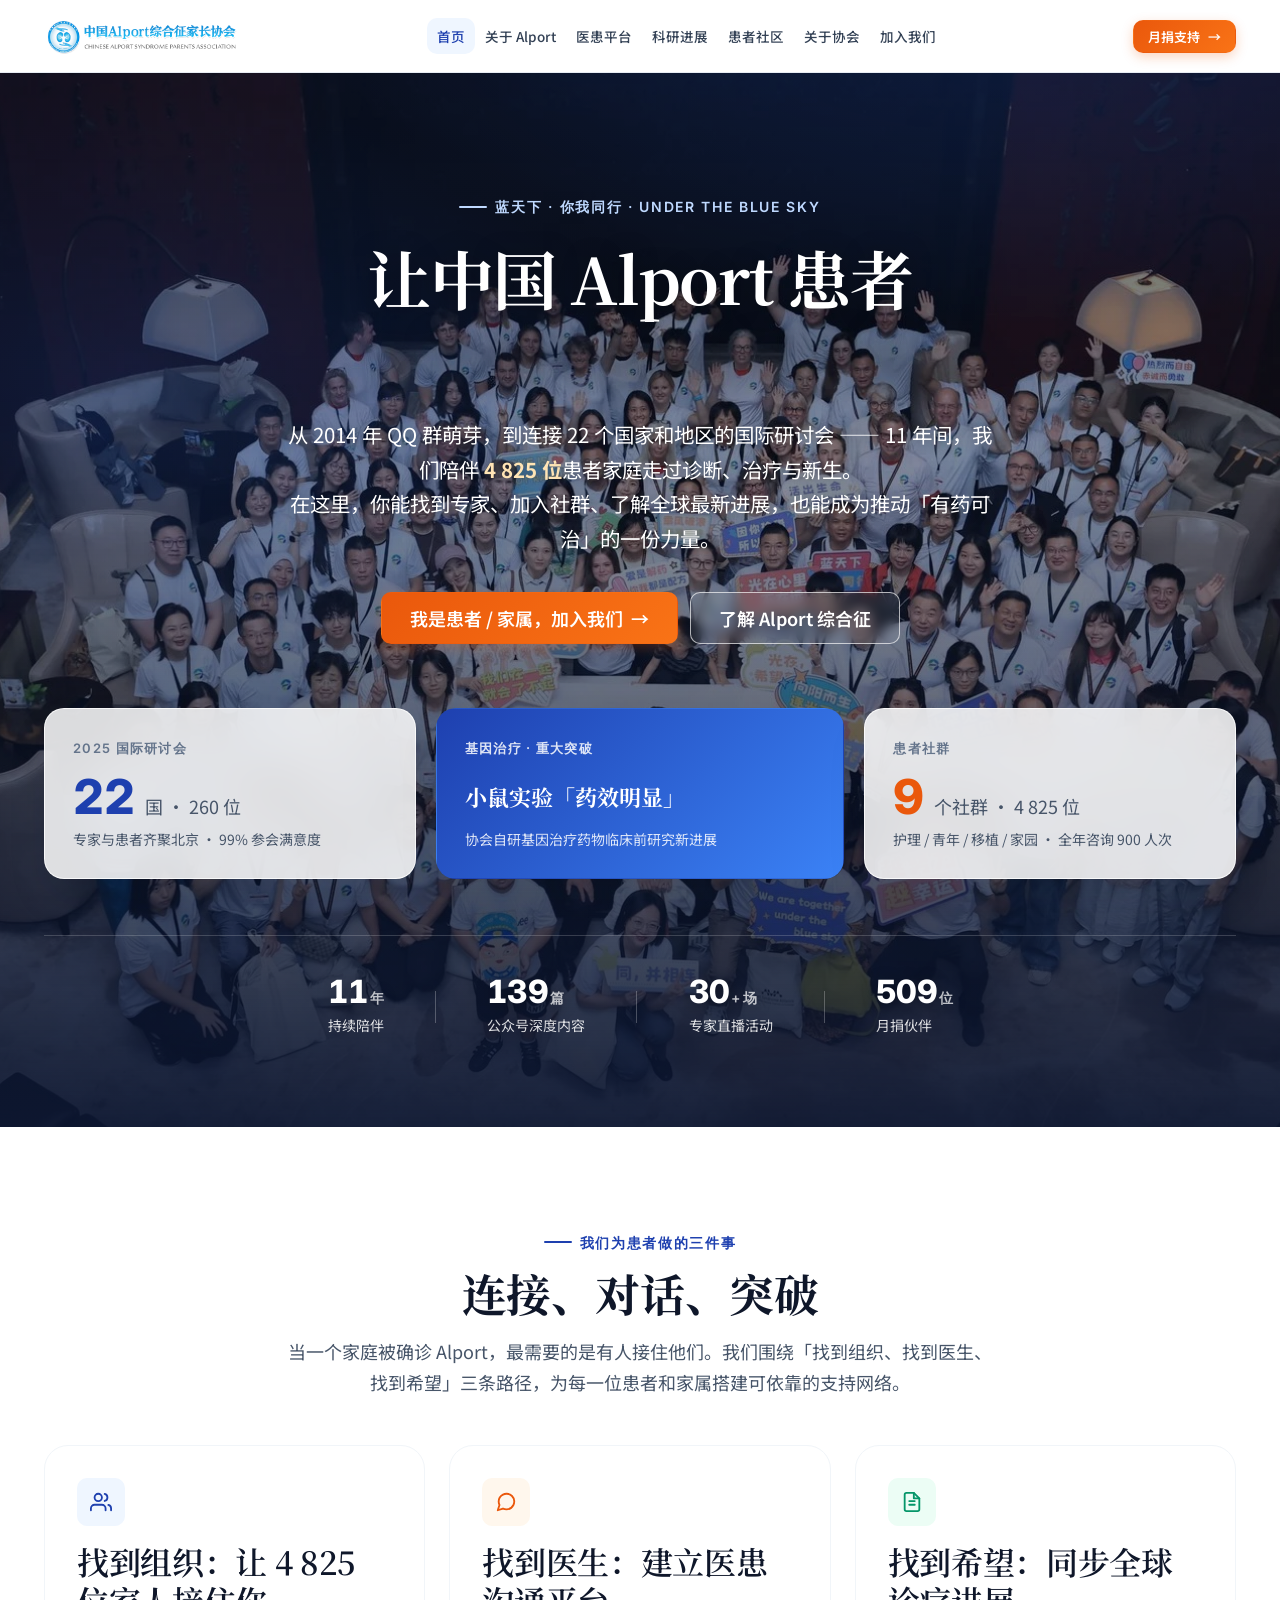
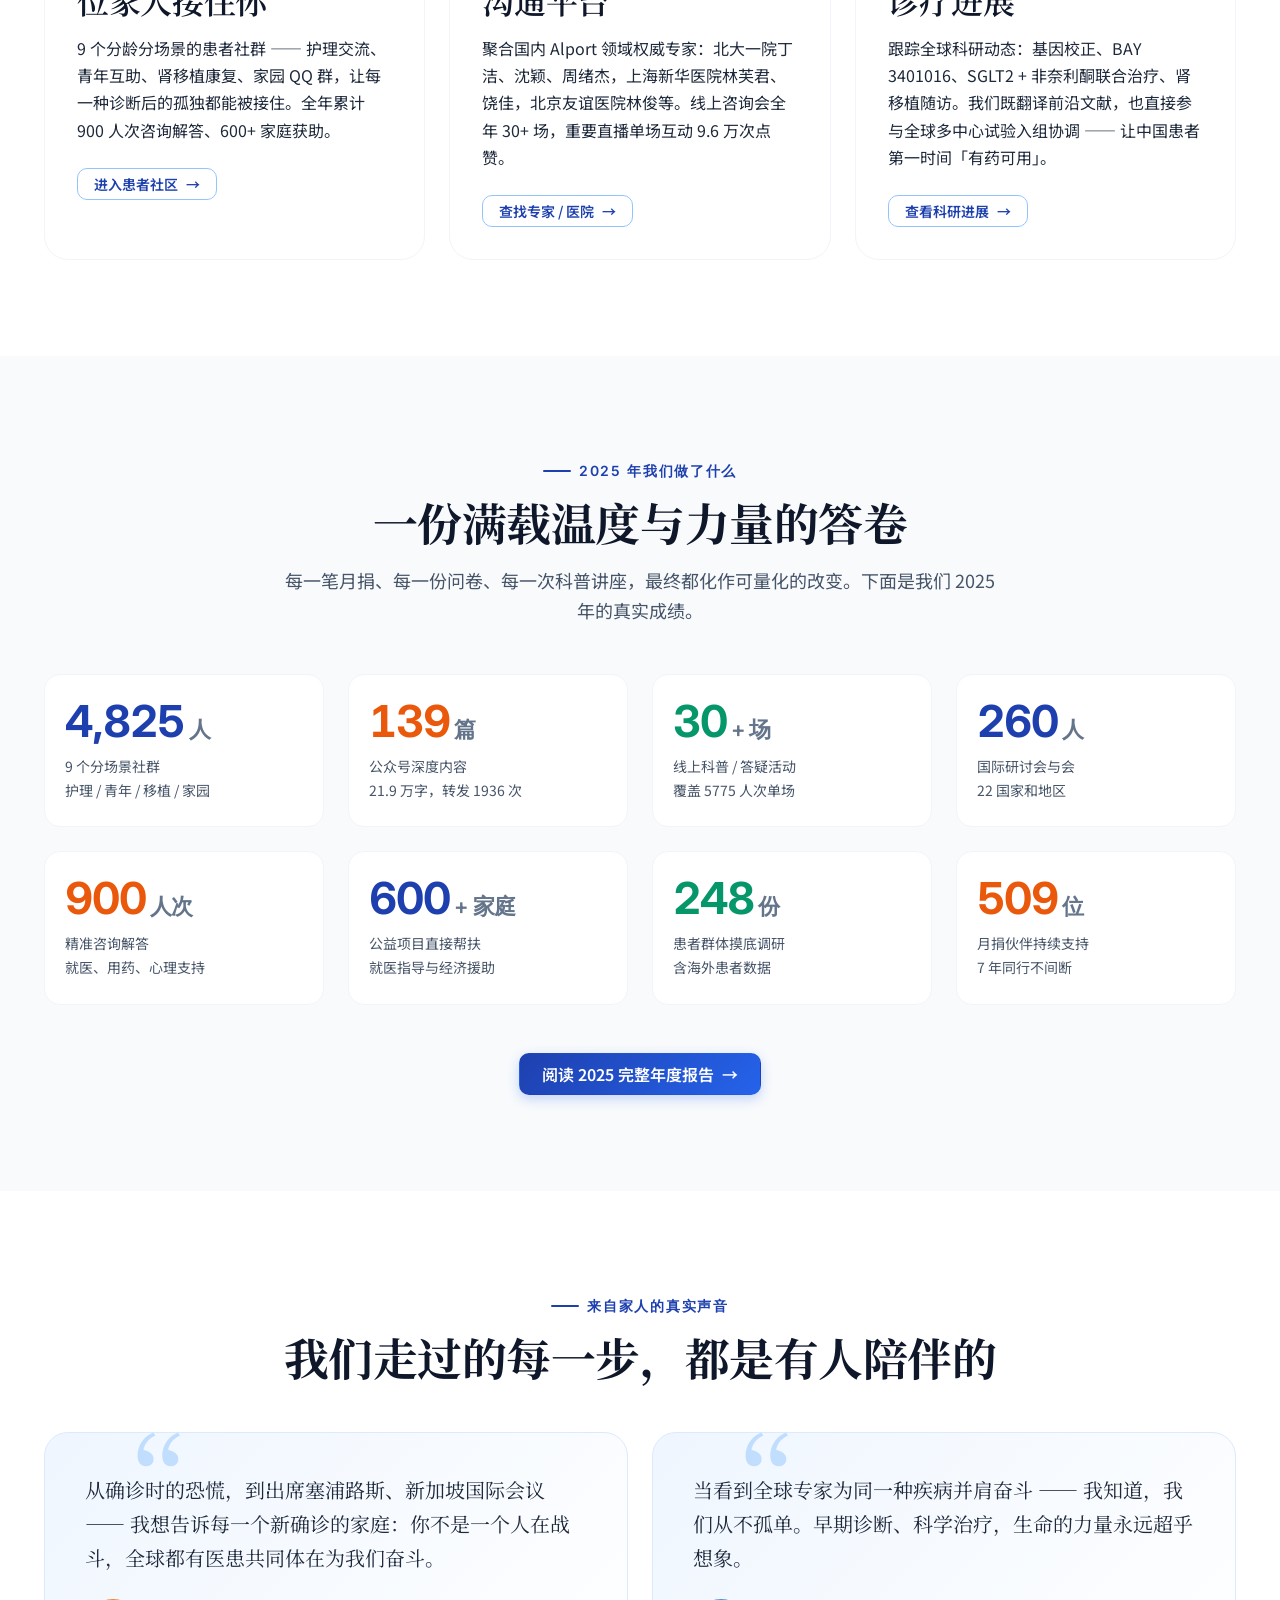
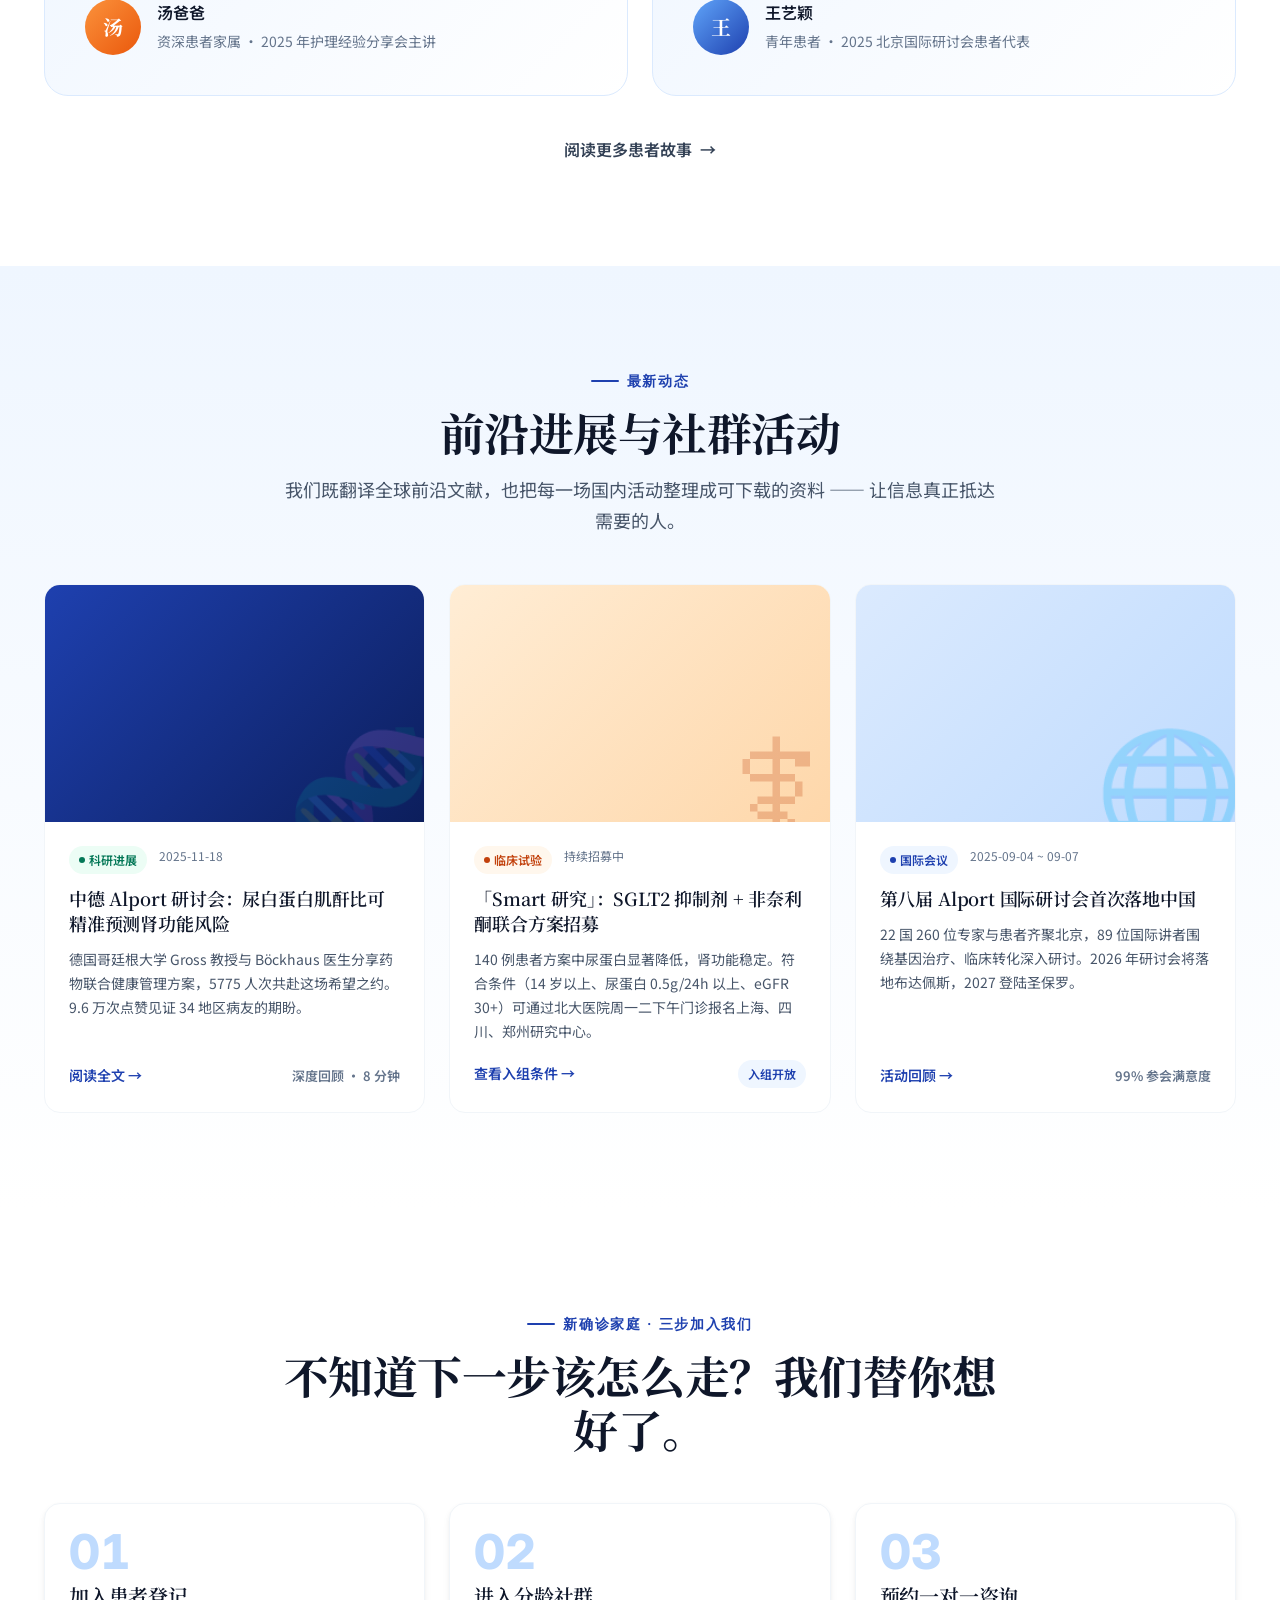
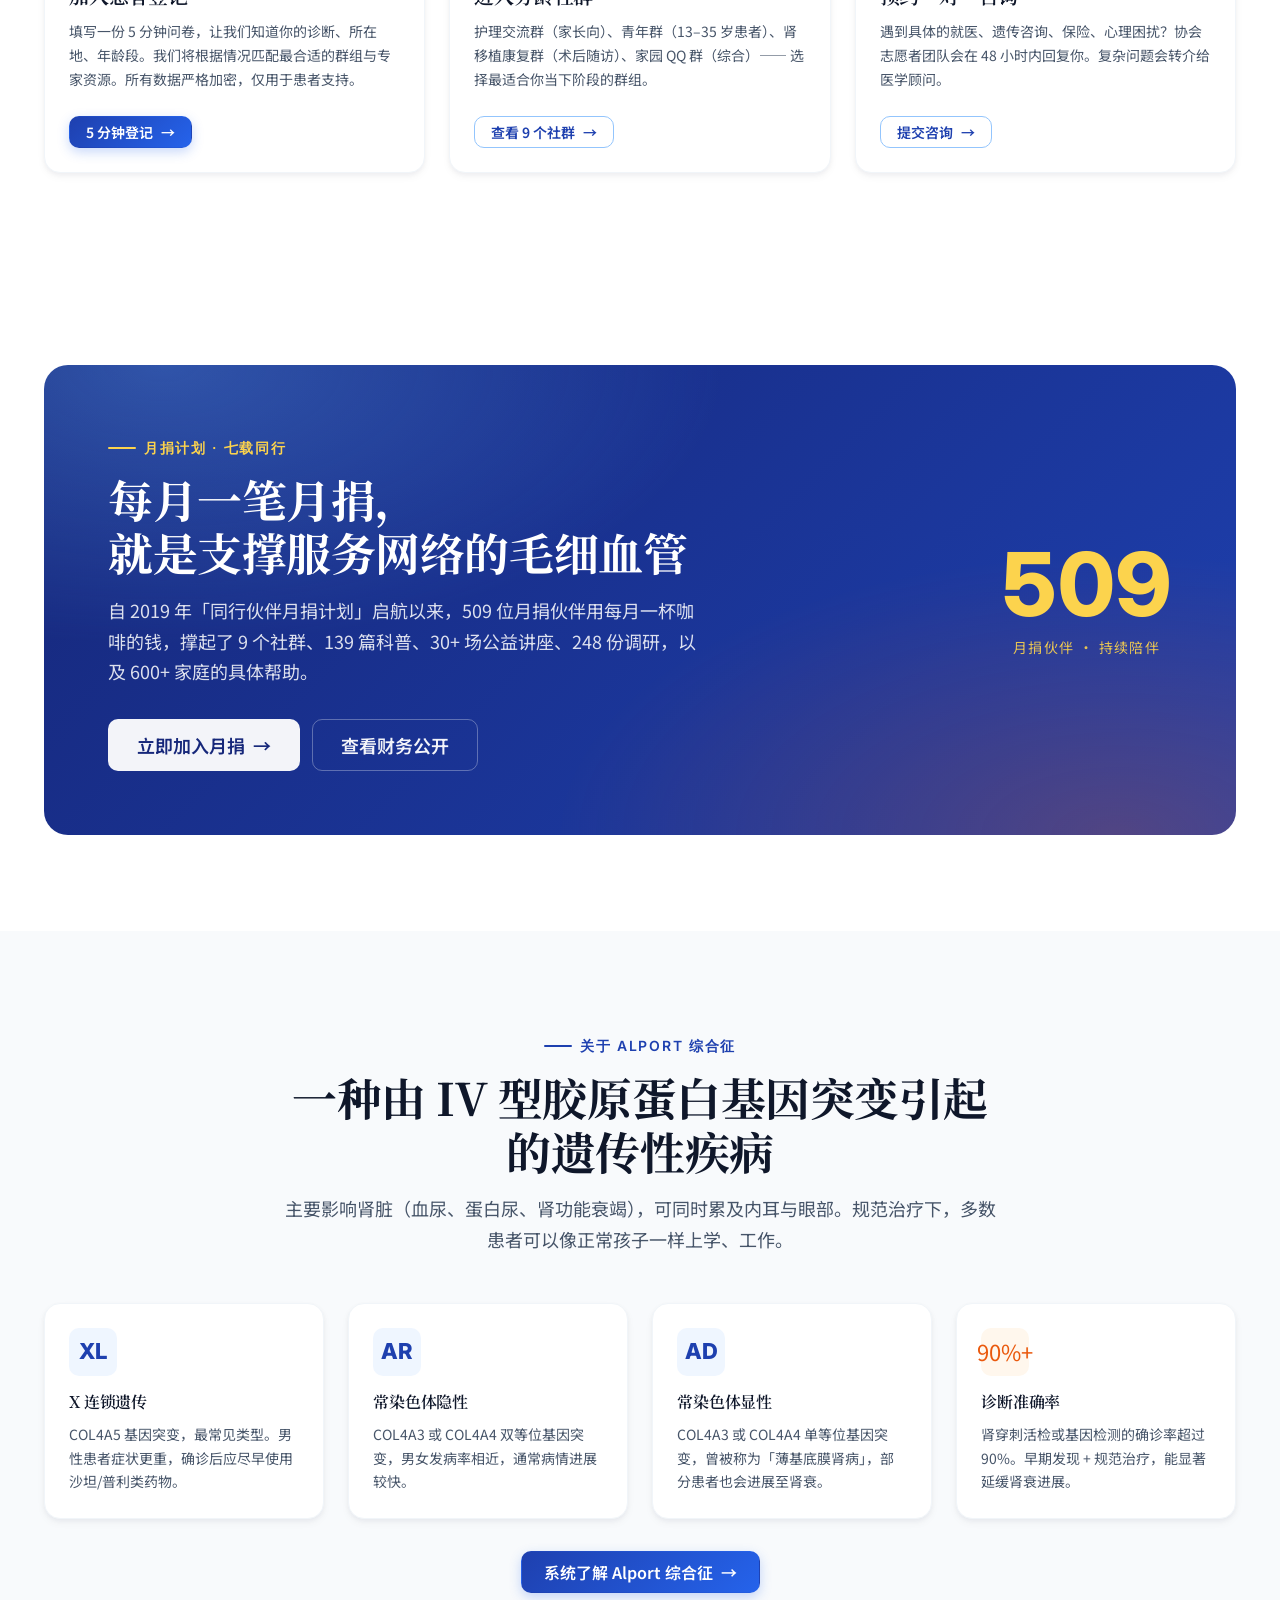
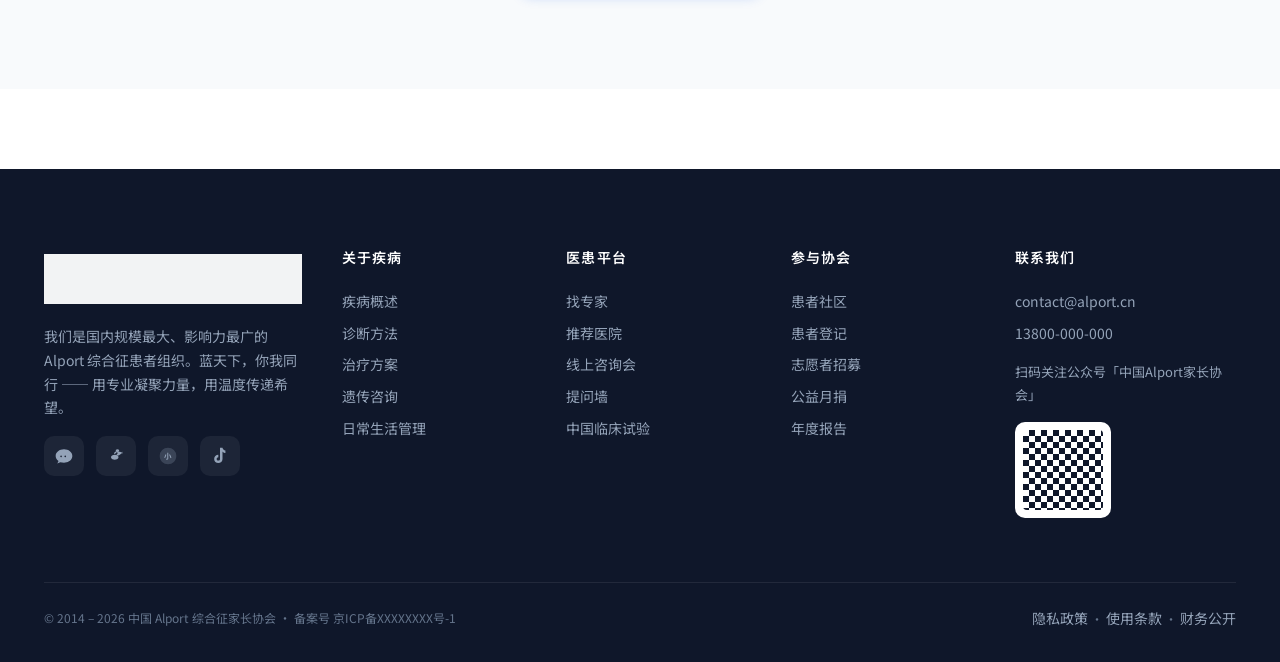
==== commit 64c3c120: "feat(brand): real association logo + warm group-photo hero background Assets added: - assets/images/" ====
--- a/index.html
+++ b/index.html
@@ -18,7 +18,7 @@
 <link rel="preconnect" href="https://fonts.gstatic.com" crossorigin>
 <link href="https://fonts.googleapis.com/css2?family=Inter:wght@400;500;600;700;800&family=Noto+Sans+SC:wght@400;500;600;700&family=Noto+Serif+SC:wght@500;600;700;800&display=swap" rel="stylesheet">
 
-<link rel="stylesheet" href="css/design-system.css?v=2">
+<link rel="stylesheet" href="css/design-system.css?v=3">
 
 <!-- JSON-LD: 组织信息（提高搜索结果可信度） -->
 <script type="application/ld+json">
@@ -139,17 +139,18 @@
   gap: clamp(20px, 4vw, 56px);
   margin-top: 56px;
   padding-top: 40px;
-  border-top: 1px solid rgba(30, 64, 175, .12);
+  border-top: 1px solid rgba(255, 255, 255, .18);
   font-size: 14px;
-  color: var(--color-ink-600);
+  color: rgba(255, 255, 255, .85);
   flex-wrap: wrap;
   position: relative;
   z-index: 2;
 }
 .hero-stats > div { text-align: left; }
-.hero-stats strong { display: block; font-family: var(--font-num); font-size: 32px; color: var(--color-primary-700); font-weight: 800; line-height: 1; margin-bottom: 6px; letter-spacing: -.02em; }
-.hero-stats .u { font-size: 14px; color: var(--color-ink-500); font-weight: 600; margin-left: 2px; }
-.hero-stats .sep { width: 1px; height: 32px; background: var(--color-ink-200); }
+.hero-stats strong { display: block; font-family: var(--font-num); font-size: 32px; color: #fff; font-weight: 800; line-height: 1; margin-bottom: 6px; letter-spacing: -.02em; text-shadow: 0 2px 16px rgba(0,0,0,.3); }
+.hero-stats .u { font-size: 14px; color: rgba(255, 255, 255, .72); font-weight: 600; margin-left: 2px; }
+.hero-stats .sep { width: 1px; height: 32px; background: rgba(255, 255, 255, .25); }
+.hero-v2 .lead strong { color: #FFE4B5; font-weight: 700; }
 
 @media (max-width: 900px) {
   .hero-cards { grid-template-columns: 1fr; }
--- a/css/design-system.css
+++ b/css/design-system.css
@@ -295,41 +295,39 @@
   display: flex;
   align-items: center;
   justify-content: space-between;
-  gap: var(--sp-6);
+  gap: var(--sp-5);
+  min-width: 0;
 }
 .nav-brand {
   display: flex;
   align-items: center;
   gap: var(--sp-3);
-  font-family: var(--font-serif);
-  color: var(--color-ink-900);
-  font-weight: 700;
-  font-size: var(--fs-md);
   flex-shrink: 0;
-}
-.nav-brand:hover { color: var(--color-ink-900); }
-.nav-brand-logo {
-  width: 44px; height: 44px;
-  border-radius: 12px;
-  background: linear-gradient(135deg, var(--color-primary-700), var(--color-primary-500));
-  display: flex; align-items: center; justify-content: center;
-  color: var(--color-white);
-  font-family: var(--font-serif);
-  font-weight: 700;
-  font-size: var(--fs-md);
-  letter-spacing: -.05em;
-  box-shadow: 0 4px 12px rgba(37, 99, 235, .25);
-}
-.nav-brand-text { display: flex; flex-direction: column; line-height: 1.2; }
-.nav-brand-en { font-size: 11px; font-weight: 500; color: var(--color-ink-500); letter-spacing: .08em; font-family: var(--font-num); }
+  text-decoration: none;
+}
+.nav-brand-img {
+  display: block;
+  height: 44px;
+  width: auto;
+  object-fit: contain;
+  transition: transform var(--t-fast) var(--ease-out), opacity var(--t-fast) var(--ease-out);
+}
+.nav-brand:hover .nav-brand-img { transform: translateY(-1px); opacity: .9; }
+.nav-brand-footer .nav-brand-img {
+  height: 52px;
+  filter: brightness(0) invert(1);
+  opacity: .95;
+}
 
 .nav-links {
   display: flex;
   align-items: center;
-  gap: var(--sp-1);
+  gap: 2px;
   list-style: none;
   margin: 0;
   padding: 0;
+  flex-wrap: nowrap;
+  min-width: 0;
 }
 .nav-links a {
   display: inline-block;
@@ -338,6 +336,7 @@
   color: var(--color-ink-700);
   font-weight: 500;
   font-size: var(--fs-sm);
+  white-space: nowrap;
   transition: all var(--t-fast) var(--ease-out);
 }
 .nav-links a:hover,
@@ -345,7 +344,12 @@
   background: var(--color-primary-50);
   color: var(--color-primary-700);
 }
-.nav-actions { display: flex; align-items: center; gap: var(--sp-2); }
+.nav-actions {
+  display: flex;
+  align-items: center;
+  gap: var(--sp-2);
+  flex-shrink: 0;
+}
 
 .nav-toggle {
   display: none;
@@ -355,46 +359,216 @@
   background: var(--color-ink-100);
 }
 
+/* 中等屏 (1080-1280) — 收紧品牌、隐藏次级 CTA、缩小 nav 间距，但保留 7 项菜单 */
+@media (max-width: 1280px) {
+  .nav-inner { gap: var(--sp-3); }
+  .nav-brand-img { height: 38px; }
+  .nav-links { gap: 0; }
+  .nav-links a { padding: 7px 10px; font-size: 13.5px; }
+  .nav-actions .btn:not(.btn-warm) { display: none; }
+  .nav-actions .btn { padding: 9px 14px; font-size: 13px; }
+}
+
+/* 平板 / 小桌面 (≤ 1080) — 切汉堡菜单 */
 @media (max-width: 1080px) {
   .nav-links { display: none; }
   .nav-toggle { display: inline-flex; }
   .nav-actions .btn:not(.btn-warm) { display: none; }
 }
+
+/* ============================================================
+   Mobile menu (drawer + overlay)
+   ============================================================ */
+.nav-toggle {
+  position: relative;
+  background: var(--color-ink-100);
+  border: none;
+  cursor: pointer;
+  color: var(--color-ink-800);
+  transition: background var(--t-fast) var(--ease-out);
+}
+.nav-toggle:hover,
+.nav-toggle:focus-visible { background: var(--color-ink-200); }
+.nav-toggle:focus-visible { outline: 2px solid var(--color-primary-500); outline-offset: 2px; }
+.nav-toggle .ico {
+  width: 22px; height: 22px;
+  display: block;
+  position: relative;
+}
+.nav-toggle .ico::before,
+.nav-toggle .ico::after,
+.nav-toggle .ico > span {
+  content: '';
+  position: absolute;
+  left: 2px;
+  right: 2px;
+  height: 2px;
+  background: currentColor;
+  border-radius: 2px;
+  transition: transform var(--t-fast) var(--ease-out), opacity var(--t-fast) var(--ease-out), top var(--t-fast) var(--ease-out);
+}
+.nav-toggle .ico::before { top: 4px; }
+.nav-toggle .ico > span { top: 10px; }
+.nav-toggle .ico::after { top: 16px; }
+.nav-toggle[aria-expanded="true"] .ico::before { top: 10px; transform: rotate(45deg); }
+.nav-toggle[aria-expanded="true"] .ico > span { opacity: 0; }
+.nav-toggle[aria-expanded="true"] .ico::after { top: 10px; transform: rotate(-45deg); }
+
+.mobile-menu-backdrop {
+  position: fixed;
+  inset: 0;
+  background: rgba(15, 23, 42, .45);
+  z-index: 98;
+  opacity: 0;
+  pointer-events: none;
+  transition: opacity var(--t-normal) var(--ease-out);
+}
+.mobile-menu-backdrop.is-open {
+  opacity: 1;
+  pointer-events: auto;
+}
+
 .mobile-menu {
-  display: none;
   position: fixed;
-  inset: var(--nav-h) 0 0 0;
-  background: var(--color-white);
-  padding: var(--sp-6);
+  top: var(--nav-h);
+  right: 0;
+  bottom: 0;
+  width: min(86vw, 360px);
+  background: var(--color-white);
+  padding: 12px 0 24px;
   overflow-y: auto;
   z-index: 99;
-}
-.mobile-menu.is-open { display: block; }
-.mobile-menu a { display: block; padding: 14px var(--sp-4); border-bottom: 1px solid var(--color-ink-100); color: var(--color-ink-800); font-weight: 500; }
-
-/* ============================================================
-   Hero
+  box-shadow: -12px 0 32px rgba(15, 23, 42, .12);
+  transform: translateX(100%);
+  transition: transform var(--t-normal) var(--ease-out);
+  -webkit-overflow-scrolling: touch;
+  display: flex;
+  flex-direction: column;
+}
+.mobile-menu.is-open { transform: translateX(0); }
+
+.mobile-menu-list {
+  list-style: none;
+  margin: 0;
+  padding: 0;
+  flex: 1 0 auto;
+}
+.mobile-menu-list a {
+  display: flex;
+  align-items: center;
+  justify-content: space-between;
+  padding: 16px 24px;
+  border-bottom: 1px solid var(--color-ink-100);
+  color: var(--color-ink-900);
+  font-size: 16px;
+  font-weight: 500;
+  text-decoration: none;
+  min-height: 56px;
+  -webkit-tap-highlight-color: rgba(37, 99, 235, .1);
+}
+.mobile-menu-list a::after {
+  content: '›';
+  color: var(--color-ink-400);
+  font-size: 22px;
+  font-weight: 300;
+  margin-left: 12px;
+}
+.mobile-menu-list a:hover,
+.mobile-menu-list a:focus-visible,
+.mobile-menu-list a:active { background: var(--color-primary-50); color: var(--color-primary-700); }
+.mobile-menu-list a.is-active {
+  background: var(--color-primary-50);
+  color: var(--color-primary-700);
+  border-left: 3px solid var(--color-primary-600);
+  padding-left: 21px;
+}
+
+.mobile-menu-cta {
+  padding: 20px 24px 8px;
+  display: flex;
+  flex-direction: column;
+  gap: 10px;
+  border-top: 1px solid var(--color-ink-100);
+  margin-top: 4px;
+}
+.mobile-menu-cta .btn {
+  width: 100%;
+  justify-content: center;
+  padding: 13px 16px;
+  font-size: 15px;
+}
+
+/* 在桌面端 (>1080) 完全隐藏，避免任何残留显示 */
+@media (min-width: 1081px) {
+  .mobile-menu,
+  .mobile-menu-backdrop { display: none !important; }
+}
+
+/* 当 menu 打开时，锁住背景 body 滚动 */
+body.menu-open { overflow: hidden; touch-action: none; }
+
+/* ============================================================
+   Hero — 真实场景背景图 + 深色渐变叠加，保证文字对比
    ============================================================ */
 .hero {
   position: relative;
   overflow: hidden;
-  background:
-    radial-gradient(1200px 600px at 80% -10%, rgba(96, 165, 250, .25), transparent 70%),
-    radial-gradient(900px 500px at 10% 30%, rgba(37, 99, 235, .12), transparent 70%),
-    linear-gradient(180deg, #F5F9FF 0%, #FFFFFF 70%);
+  isolation: isolate;
+  background-color: #0b1530;
   padding-block: var(--sp-24) var(--sp-20);
+  color: var(--color-white);
 }
 .hero::before {
   content: '';
   position: absolute;
   inset: 0;
-  background-image:
-    radial-gradient(circle at 1px 1px, rgba(37,99,235,.10) 1px, transparent 0);
-  background-size: 28px 28px;
-  mask-image: linear-gradient(180deg, transparent, black 30%, black 70%, transparent);
+  z-index: -2;
+  background-image: url('../assets/images/hero-bg.webp');
+  background-size: cover;
+  background-position: center 35%;
+  background-repeat: no-repeat;
+  filter: saturate(.95) brightness(.85);
+  transform: scale(1.02);
+}
+.hero::after {
+  content: '';
+  position: absolute;
+  inset: 0;
+  z-index: -1;
+  background:
+    linear-gradient(180deg, rgba(11, 21, 48, .55) 0%, rgba(11, 21, 48, .35) 35%, rgba(11, 21, 48, .65) 75%, rgba(11, 21, 48, .92) 100%),
+    radial-gradient(1200px 600px at 80% -10%, rgba(37, 99, 235, .35), transparent 60%),
+    radial-gradient(900px 500px at 10% 30%, rgba(37, 99, 235, .25), transparent 60%);
   pointer-events: none;
-  opacity: .5;
-}
+}
+.hero .container { position: relative; z-index: 1; }
+
+/* Hero 内文字反白 */
+.hero h1,
+.hero .lead,
+.hero p { color: var(--color-white); }
+.hero h1 .grad {
+  background: linear-gradient(135deg, #BFD9FF 0%, var(--color-warm-300) 100%);
+  -webkit-background-clip: text;
+  background-clip: text;
+  color: transparent;
+}
+.hero .eyebrow { color: #BFD9FF; }
+.hero .eyebrow::before { background: #BFD9FF; }
+
+/* hero 内 outline 按钮在深背景上反白 */
+.hero .btn-outline {
+  background: rgba(255, 255, 255, .08);
+  border-color: rgba(255, 255, 255, .65);
+  color: var(--color-white);
+  backdrop-filter: blur(6px);
+  -webkit-backdrop-filter: blur(6px);
+}
+.hero .btn-outline:hover {
+  background: rgba(255, 255, 255, .18);
+  border-color: var(--color-white);
+}
+
 .hero-inner { position: relative; display: grid; grid-template-columns: 1.1fr 1fr; gap: var(--sp-16); align-items: center; }
 @media (max-width: 1100px) {
   .hero-inner { grid-template-columns: 1fr; gap: var(--sp-12); }
@@ -404,17 +578,16 @@
   .hero-visual { max-width: 360px; }
   .hero-meta { gap: var(--sp-5); }
 }
-.hero h1 { font-size: clamp(36px, 5.5vw, 64px); margin-bottom: var(--sp-6); letter-spacing: -.02em; }
-.hero h1 .grad {
-  background: linear-gradient(135deg, var(--color-primary-700) 0%, var(--color-warm-600) 100%);
-  -webkit-background-clip: text;
-  background-clip: text;
-  color: transparent;
-}
-.hero .lead { font-size: clamp(var(--fs-md), 1.8vw, var(--fs-lg)); color: var(--color-ink-700); margin-bottom: var(--sp-8); max-width: 56ch; }
+.hero h1 {
+  font-size: clamp(36px, 5.5vw, 64px);
+  margin-bottom: var(--sp-6);
+  letter-spacing: -.02em;
+  text-shadow: 0 2px 24px rgba(0, 0, 0, .35);
+}
+.hero .lead { font-size: clamp(var(--fs-md), 1.8vw, var(--fs-lg)); margin-bottom: var(--sp-8); max-width: 56ch; text-shadow: 0 1px 12px rgba(0, 0, 0, .35); }
 .hero-cta { display: flex; flex-wrap: wrap; gap: var(--sp-3); margin-bottom: var(--sp-10); }
-.hero-meta { display: flex; flex-wrap: wrap; gap: var(--sp-8); font-size: var(--fs-sm); color: var(--color-ink-600); }
-.hero-meta div strong { display: block; font-family: var(--font-num); font-size: var(--fs-2xl); color: var(--color-primary-700); font-weight: 700; line-height: 1; margin-bottom: 4px; }
+.hero-meta { display: flex; flex-wrap: wrap; gap: var(--sp-8); font-size: var(--fs-sm); color: rgba(255,255,255,.85); }
+.hero-meta div strong { display: block; font-family: var(--font-num); font-size: var(--fs-2xl); color: var(--color-white); font-weight: 700; line-height: 1; margin-bottom: 4px; }
 
 /* Hero visual */
 .hero-visual {
@@ -627,9 +800,7 @@
 @media (max-width: 960px) { .footer-top { grid-template-columns: 1fr 1fr; } .footer-brand { grid-column: 1 / -1; } }
 @media (max-width: 560px) { .footer-top { grid-template-columns: 1fr; } }
 .footer-brand p { color: var(--color-ink-400); font-size: var(--fs-sm); max-width: 32ch; }
-.footer-brand .nav-brand { color: var(--color-white); margin-bottom: var(--sp-4); }
-.footer-brand .nav-brand-text { color: var(--color-white); }
-.footer-brand .nav-brand-en { color: var(--color-ink-400); }
+.footer-brand .nav-brand { margin-bottom: var(--sp-4); }
 .footer-bottom { padding-top: var(--sp-6); border-top: 1px solid rgba(255,255,255,.08); display: flex; justify-content: space-between; align-items: center; font-size: var(--fs-xs); color: var(--color-ink-500); flex-wrap: wrap; gap: var(--sp-3); }
 .qr-mini { width: 96px; height: 96px; background: var(--color-white); border-radius: var(--r-md); padding: 8px; }
 .qr-mini-grid { width: 100%; height: 100%; background-image: linear-gradient(45deg, var(--color-ink-900) 25%, transparent 25%), linear-gradient(-45deg, var(--color-ink-900) 25%, transparent 25%), linear-gradient(45deg, transparent 75%, var(--color-ink-900) 75%), linear-gradient(-45deg, transparent 75%, var(--color-ink-900) 75%); background-size: 12px 12px; background-position: 0 0, 0 6px, 6px -6px, -6px 0px; border-radius: 4px; }
@@ -720,6 +891,126 @@
 .form-field textarea { resize: vertical; min-height: 100px; }
 .form-field .hint { font-size: var(--fs-xs); color: var(--color-ink-500); margin-top: var(--sp-1); }
 
+/* ---- Choice group: chip-style checkboxes & radios ---------------- */
+.choice-group {
+  display: grid;
+  grid-template-columns: repeat(auto-fill, minmax(180px, 1fr));
+  gap: 10px;
+  margin-top: 10px;
+}
+.choice {
+  position: relative;
+  display: inline-flex;
+  align-items: center;
+  gap: 10px;
+  min-height: 44px;
+  padding: 10px 14px;
+  border: 1.5px solid var(--color-ink-200);
+  border-radius: var(--r-md);
+  background: var(--color-white);
+  font-size: 14px;
+  font-weight: 500;
+  color: var(--color-ink-800);
+  line-height: 1.2;
+  cursor: pointer;
+  user-select: none;
+  transition: border-color 150ms var(--ease-out), background-color 150ms var(--ease-out), box-shadow 150ms var(--ease-out), color 150ms var(--ease-out);
+}
+.choice:hover { border-color: var(--color-primary-300); background: var(--color-primary-50); }
+.choice input {
+  position: absolute;
+  inset: 0;
+  width: 100%;
+  height: 100%;
+  margin: 0;
+  padding: 0;
+  opacity: 0;
+  cursor: pointer;
+}
+.choice__box {
+  flex-shrink: 0;
+  width: 18px;
+  height: 18px;
+  border: 1.5px solid var(--color-ink-300);
+  border-radius: 4px;
+  background: var(--color-white);
+  display: inline-flex;
+  align-items: center;
+  justify-content: center;
+  transition: background-color 150ms var(--ease-out), border-color 150ms var(--ease-out);
+}
+.choice input[type="radio"] ~ .choice__box { border-radius: 50%; }
+.choice__box::after {
+  content: '';
+  width: 5px;
+  height: 9px;
+  border: solid var(--color-white);
+  border-width: 0 2px 2px 0;
+  transform: rotate(45deg) scale(.4);
+  opacity: 0;
+  margin-top: -2px;
+  transition: opacity 150ms var(--ease-out), transform 150ms var(--ease-out);
+}
+.choice__label {
+  flex: 1;
+  white-space: nowrap;
+  overflow: hidden;
+  text-overflow: ellipsis;
+}
+.choice input:checked ~ .choice__box {
+  background: var(--color-primary-600);
+  border-color: var(--color-primary-600);
+}
+.choice input:checked ~ .choice__box::after { opacity: 1; transform: rotate(45deg) scale(1); }
+.choice input[type="radio"]:checked ~ .choice__box {
+  background: var(--color-white);
+  border: 5px solid var(--color-primary-600);
+}
+.choice input[type="radio"] ~ .choice__box::after { display: none; }
+.choice:has(input:checked) {
+  border-color: var(--color-primary-600);
+  background: var(--color-primary-50);
+  color: var(--color-primary-700);
+}
+.choice:has(input:focus-visible) {
+  border-color: var(--color-primary-600);
+  box-shadow: var(--shadow-glow);
+}
+
+/* ---- Consent row (single inline checkbox, e.g. privacy policy) --- */
+.consent {
+  position: relative;
+  display: flex;
+  align-items: flex-start;
+  gap: 12px;
+  padding: 14px 16px;
+  margin-bottom: 20px;
+  border: 1.5px solid var(--color-ink-200);
+  border-radius: var(--r-md);
+  background: var(--color-white);
+  font-size: 13px;
+  color: var(--color-ink-700);
+  line-height: 1.55;
+  cursor: pointer;
+  transition: border-color 150ms var(--ease-out), background-color 150ms var(--ease-out), box-shadow 150ms var(--ease-out);
+}
+.consent:hover { border-color: var(--color-primary-300); background: var(--color-primary-50); }
+.consent:has(input:checked) { border-color: var(--color-primary-600); background: var(--color-primary-50); }
+.consent:has(input:focus-visible) { border-color: var(--color-primary-600); box-shadow: var(--shadow-glow); }
+.consent input {
+  position: absolute;
+  width: 1px;
+  height: 1px;
+  opacity: 0;
+  pointer-events: none;
+}
+.consent .choice__box { margin-top: 2px; }
+.consent input:checked ~ .choice__box {
+  background: var(--color-primary-600);
+  border-color: var(--color-primary-600);
+}
+.consent input:checked ~ .choice__box::after { opacity: 1; transform: rotate(45deg) scale(1); }
+
 /* ============================================================
    Doctor / Hospital cards
    ============================================================ */
@@ -820,13 +1111,30 @@
    ============================================================ */
 @media (max-width: 640px) {
   :root { --nav-h: 60px; }
+  html, body { overflow-x: hidden; }
+  body { max-width: 100vw; }
   .container { padding-inline: var(--sp-4); }
   .section { padding-block: clamp(48px, 12vw, 72px); }
 
-  /* Brand: 收紧 logo 与英文副标 */
-  .nav-brand-en { display: none; }
-  .nav-brand { gap: 10px; font-size: 15px; }
-  .nav-brand-logo { width: 36px; height: 36px; border-radius: 10px; font-size: 16px; }
+  /* Eyebrow: 防止溢出 */
+  .eyebrow {
+    flex-wrap: wrap;
+    justify-content: center;
+    font-size: 11px;
+    letter-spacing: .08em;
+    gap: 8px;
+    max-width: 100%;
+    text-align: center;
+  }
+  .eyebrow::before { width: 18px; }
+
+  /* 通用文本不溢出 */
+  h1, h2, h3, p { overflow-wrap: anywhere; word-break: break-word; }
+
+  /* Brand: 收紧横版 logo */
+  .nav-brand { gap: 10px; }
+  .nav-brand-img { height: 32px; }
+  .nav-brand-footer .nav-brand-img { height: 40px; }
 
   /* nav-actions: 在手机端只保留汉堡 + 强 CTA */
   .nav-actions .btn { padding: 8px 12px; font-size: 12px; }
@@ -834,7 +1142,13 @@
 
   /* Hero: 紧凑 */
   .hero, .hero-v2 { padding-block: 48px 40px !important; }
-  .hero h1 { font-size: clamp(28px, 8vw, 40px) !important; line-height: 1.25 !important; }
+  .hero h1 {
+    font-size: clamp(24px, 7vw, 34px) !important;
+    line-height: 1.3 !important;
+    word-break: break-word;
+    overflow-wrap: anywhere;
+    text-align: center;
+  }
   .hero .lead { font-size: 15px !important; line-height: 1.7 !important; }
   .hero-cta { flex-direction: column; width: 100%; }
   .hero-cta .btn { width: 100%; justify-content: center; }
@@ -916,6 +1230,9 @@
   .form-field textarea,
   .form-field select { padding: 12px; font-size: 15px; }
   .form-field label { font-size: 13px; }
+  .choice-group { grid-template-columns: repeat(auto-fill, minmax(150px, 1fr)); gap: 8px; }
+  .choice { padding: 9px 12px; font-size: 13.5px; min-height: 42px; }
+  .consent { padding: 12px 14px; font-size: 13px; }
 
   /* In-page TOC: 隐藏（小屏目录改放页面顶部链接 chip 区域，但本设计的小屏 TOC 父 grid 会变 1 列） */
   .toc { display: none; }
@@ -944,9 +1261,9 @@
 
 @media (max-width: 420px) {
   .container { padding-inline: 14px; }
-  .nav-brand { font-size: 13px; }
+  .nav-brand-img { height: 28px; }
   .nav-actions .btn { padding: 7px 10px; font-size: 11px; }
-  .hero h1 { font-size: 26px !important; }
+  .hero h1 { font-size: 24px !important; }
   .hero .lead { font-size: 14px !important; }
   .grid-4 { grid-template-columns: 1fr 1fr; }
   .stat .v { font-size: 22px; }
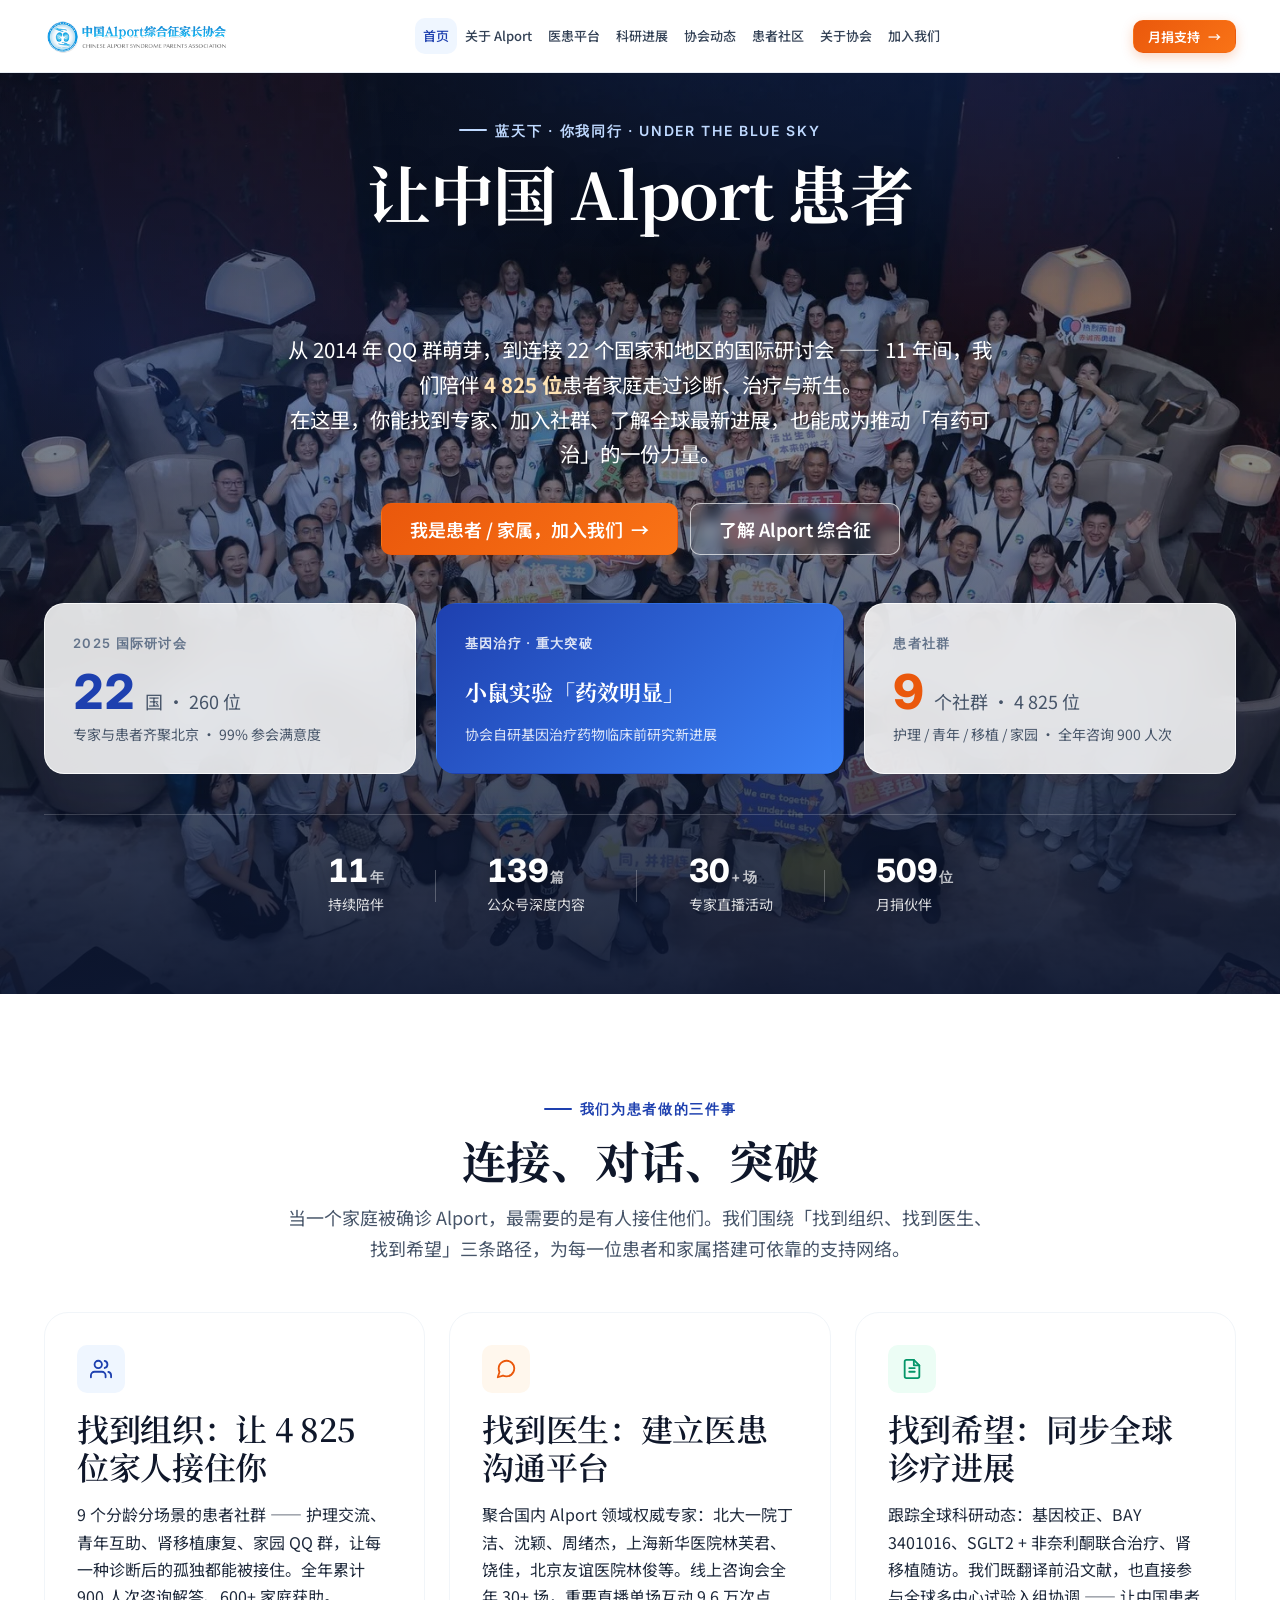
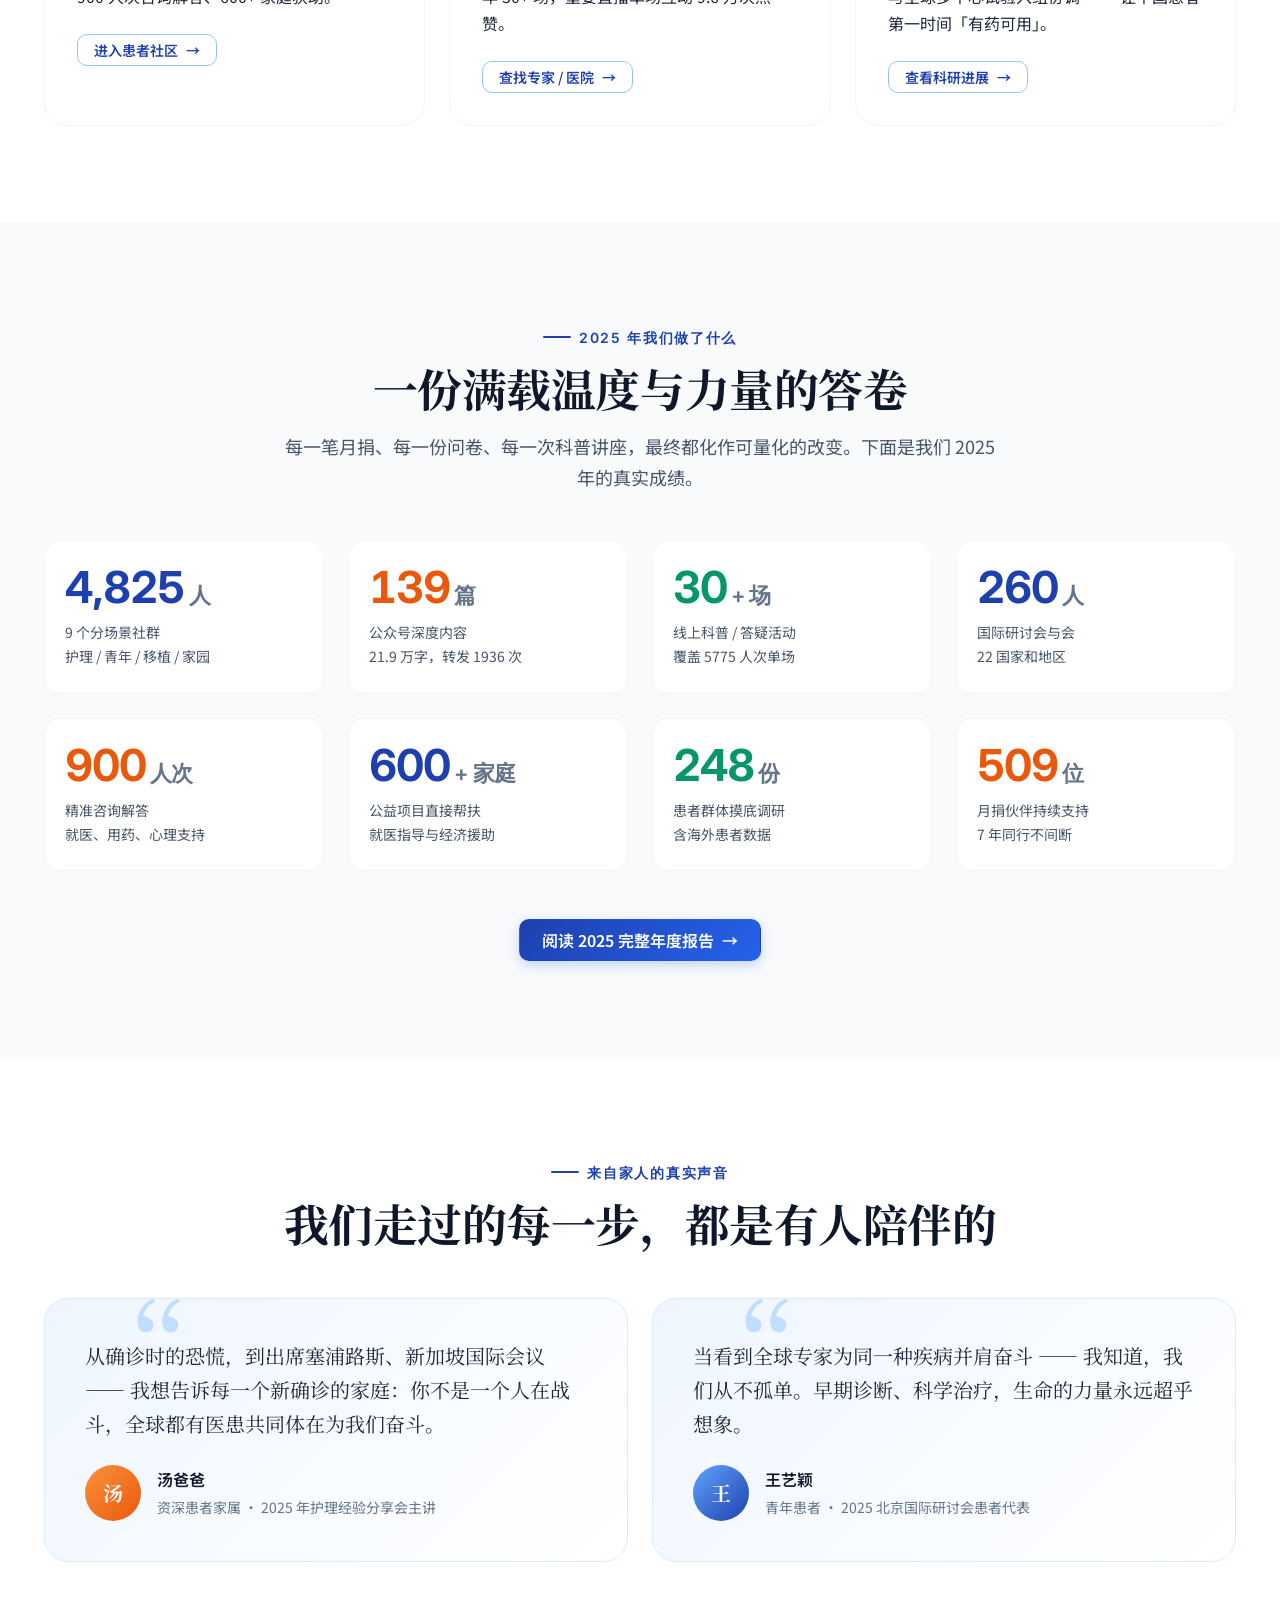
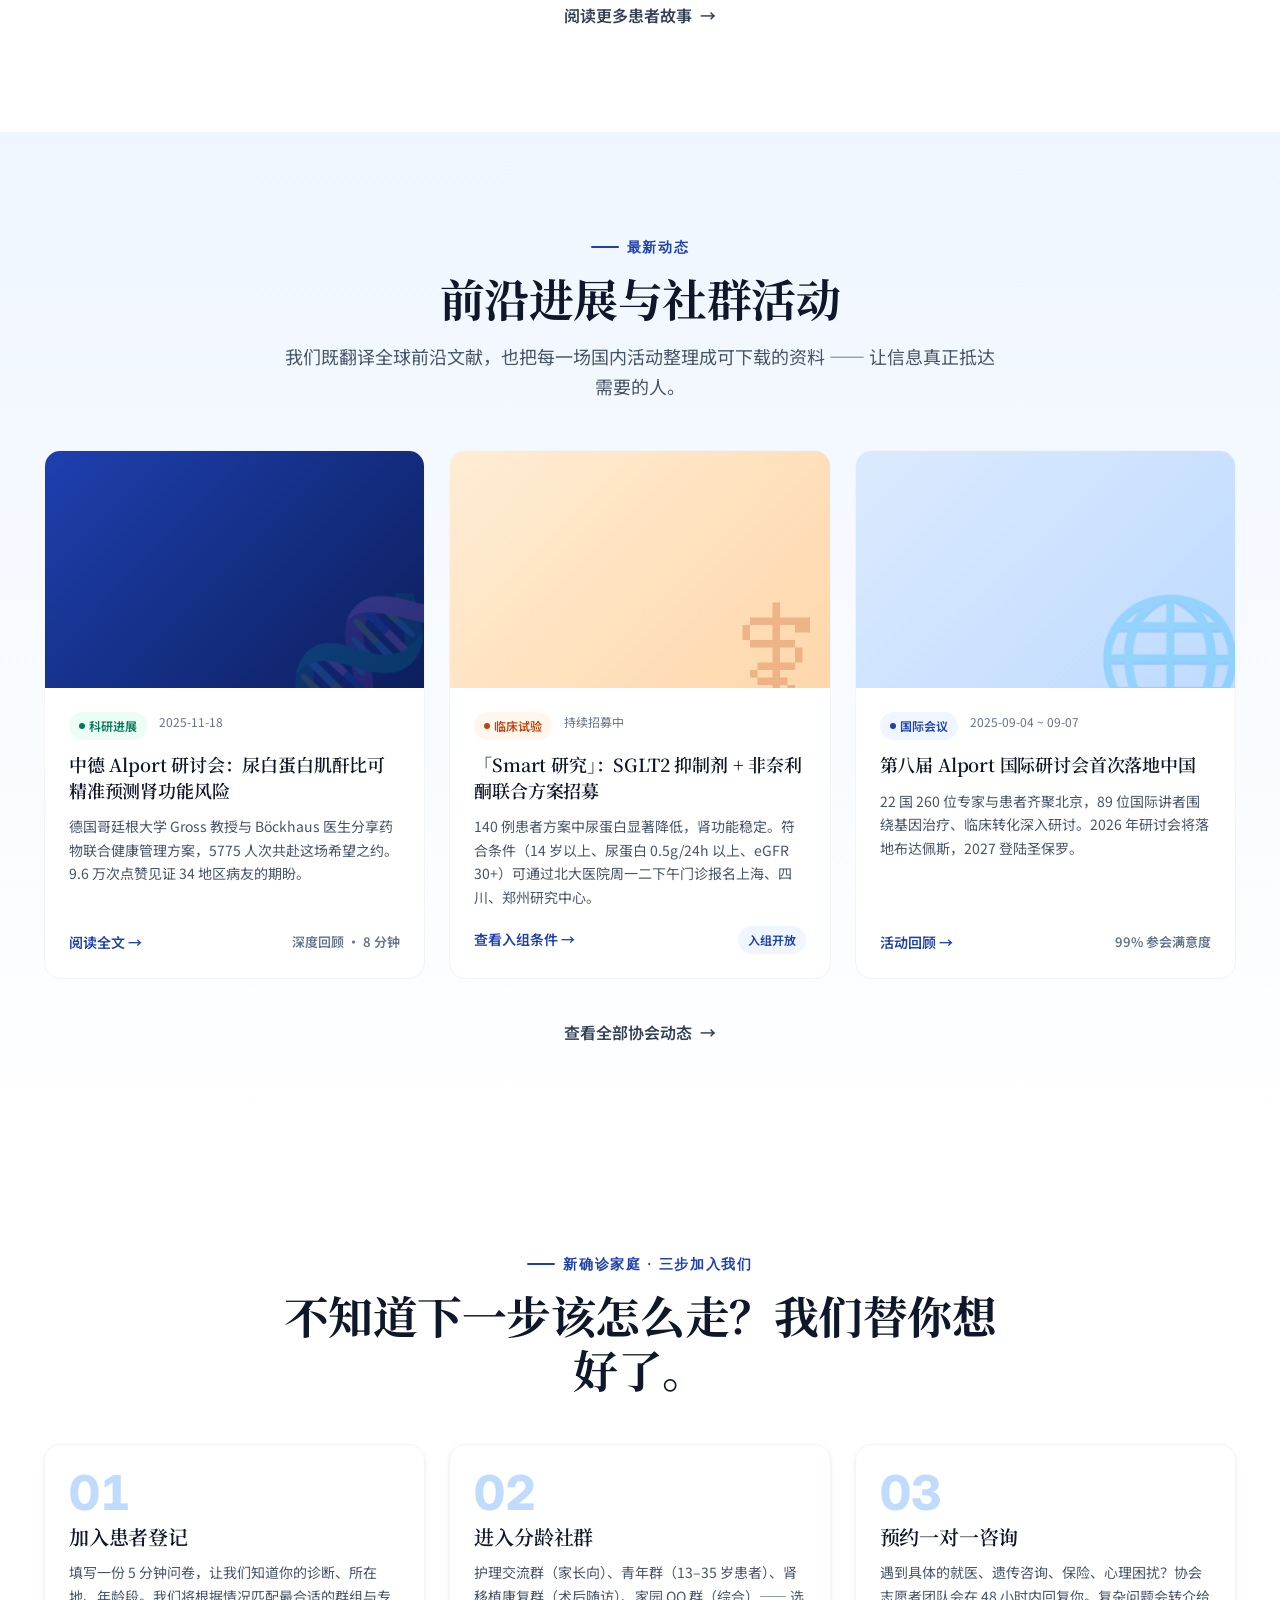
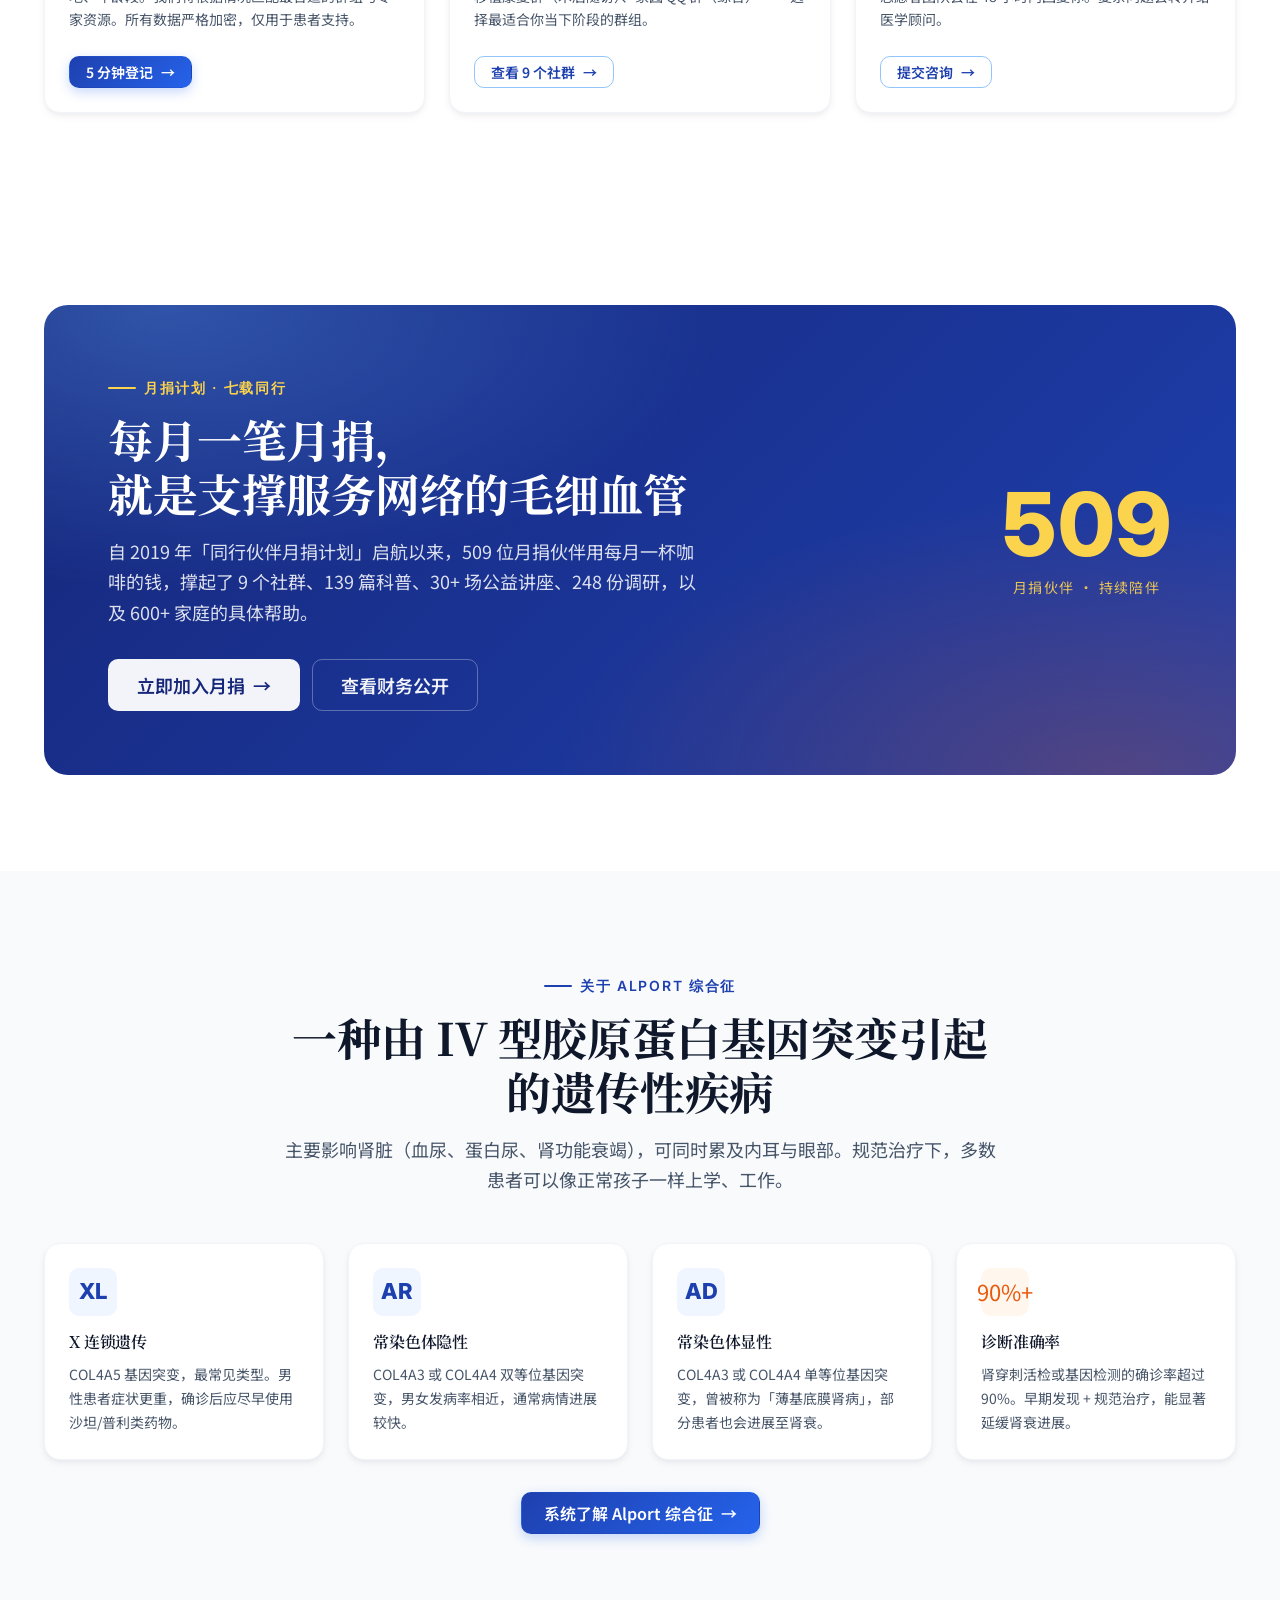
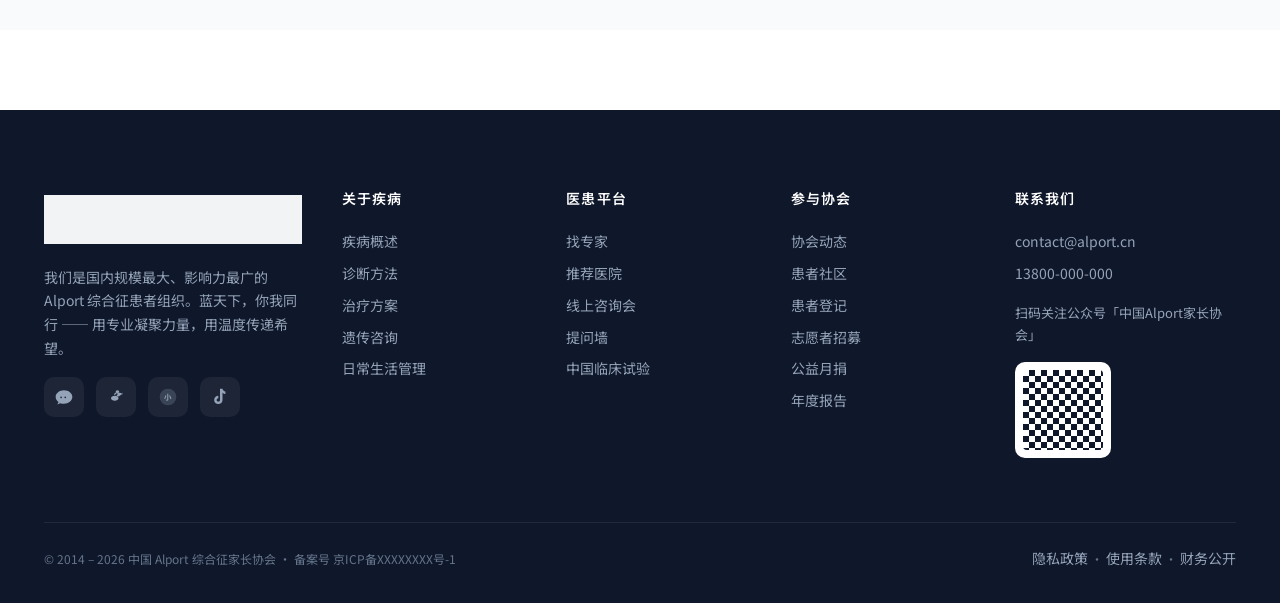
==== commit f8aa4712: "feat(nav): add 协会动态 tab + news page; tighten hero top spacing - New nav item「协会动态」→ news.html (deskt" ====
--- a/index.html
+++ b/index.html
@@ -47,7 +47,7 @@
   <div class="container">
     <div class="hero-center reveal">
       <span class="eyebrow" style="justify-content:center">蓝天下 · 你我同行 · UNDER THE BLUE SKY</span>
-      <h1 id="hero-title" style="margin-top:20px">
+      <h1 id="hero-title" style="margin-top:12px">
         让中国 Alport 患者<br>
         <span class="grad">不再孤单地面对罕见</span>
       </h1>
@@ -55,7 +55,7 @@
         从 2014 年 QQ 群萌芽，到连接 22 个国家和地区的国际研讨会 —— 11 年间，我们陪伴 <strong>4 825 位</strong>患者家庭走过诊断、治疗与新生。<br>
         在这里，你能找到专家、加入社群、了解全球最新进展，也能成为推动「有药可治」的一份力量。
       </p>
-      <div class="hero-cta" style="justify-content:center;margin-top:36px">
+      <div class="hero-cta" style="justify-content:center;margin-top:24px">
         <a class="btn btn-warm btn-lg" href="get-involved.html#register">
           我是患者 / 家属，加入我们
           <span class="arrow" aria-hidden="true">→</span>
@@ -107,9 +107,8 @@
 </section>
 
 <style>
-.hero-v2 { padding-block: clamp(72px, 9vw, 120px) clamp(56px, 7vw, 96px); }
 .hero-center { text-align: center; max-width: 920px; margin-inline: auto; position: relative; z-index: 2; }
-.hero-cards { display: grid; grid-template-columns: 1fr 1.1fr 1fr; gap: 20px; margin-top: 64px; position: relative; z-index: 2; }
+.hero-cards { display: grid; grid-template-columns: 1fr 1.1fr 1fr; gap: 20px; margin-top: 48px; position: relative; z-index: 2; }
 .hero-bigcard {
   background: rgba(255,255,255,.85);
   backdrop-filter: blur(20px);
@@ -137,7 +136,7 @@
   justify-content: center;
   align-items: center;
   gap: clamp(20px, 4vw, 56px);
-  margin-top: 56px;
+  margin-top: 40px;
   padding-top: 40px;
   border-top: 1px solid rgba(255, 255, 255, .18);
   font-size: 14px;
@@ -335,10 +334,12 @@
         </div>
       </article>
     </div>
-  </div>
-</section>
-
-<!-- ============================== 三步加入 ============================== -->
+
+    <div class="text-center mt-8 reveal">
+      <a href="news.html" class="btn btn-ghost">查看全部协会动态 <span class="arrow">→</span></a>
+    </div>
+  </div>
+</section>
 <section class="section" aria-labelledby="join-title">
   <div class="container">
     <div class="section-head reveal">
--- a/css/design-system.css
+++ b/css/design-system.css
@@ -362,9 +362,9 @@
 /* 中等屏 (1080-1280) — 收紧品牌、隐藏次级 CTA、缩小 nav 间距，但保留 7 项菜单 */
 @media (max-width: 1280px) {
   .nav-inner { gap: var(--sp-3); }
-  .nav-brand-img { height: 38px; }
+  .nav-brand-img { height: 36px; }
   .nav-links { gap: 0; }
-  .nav-links a { padding: 7px 10px; font-size: 13.5px; }
+  .nav-links a { padding: 7px 8px; font-size: 13px; }
   .nav-actions .btn:not(.btn-warm) { display: none; }
   .nav-actions .btn { padding: 9px 14px; font-size: 13px; }
 }
@@ -515,8 +515,11 @@
   overflow: hidden;
   isolation: isolate;
   background-color: #0b1530;
-  padding-block: var(--sp-24) var(--sp-20);
+  padding-block: var(--sp-12) var(--sp-20);
   color: var(--color-white);
+}
+.hero-v2 {
+  padding-block: clamp(20px, 3vw, 40px) clamp(48px, 6vw, 80px);
 }
 .hero::before {
   content: '';
@@ -525,7 +528,7 @@
   z-index: -2;
   background-image: url('../assets/images/hero-bg.webp');
   background-size: cover;
-  background-position: center 35%;
+  background-position: center 52%;
   background-repeat: no-repeat;
   filter: saturate(.95) brightness(.85);
   transform: scale(1.02);
@@ -1141,7 +1144,7 @@
   .nav-actions .btn .arrow { display: none; }
 
   /* Hero: 紧凑 */
-  .hero, .hero-v2 { padding-block: 48px 40px !important; }
+  .hero, .hero-v2 { padding-block: 20px 36px !important; }
   .hero h1 {
     font-size: clamp(24px, 7vw, 34px) !important;
     line-height: 1.3 !important;
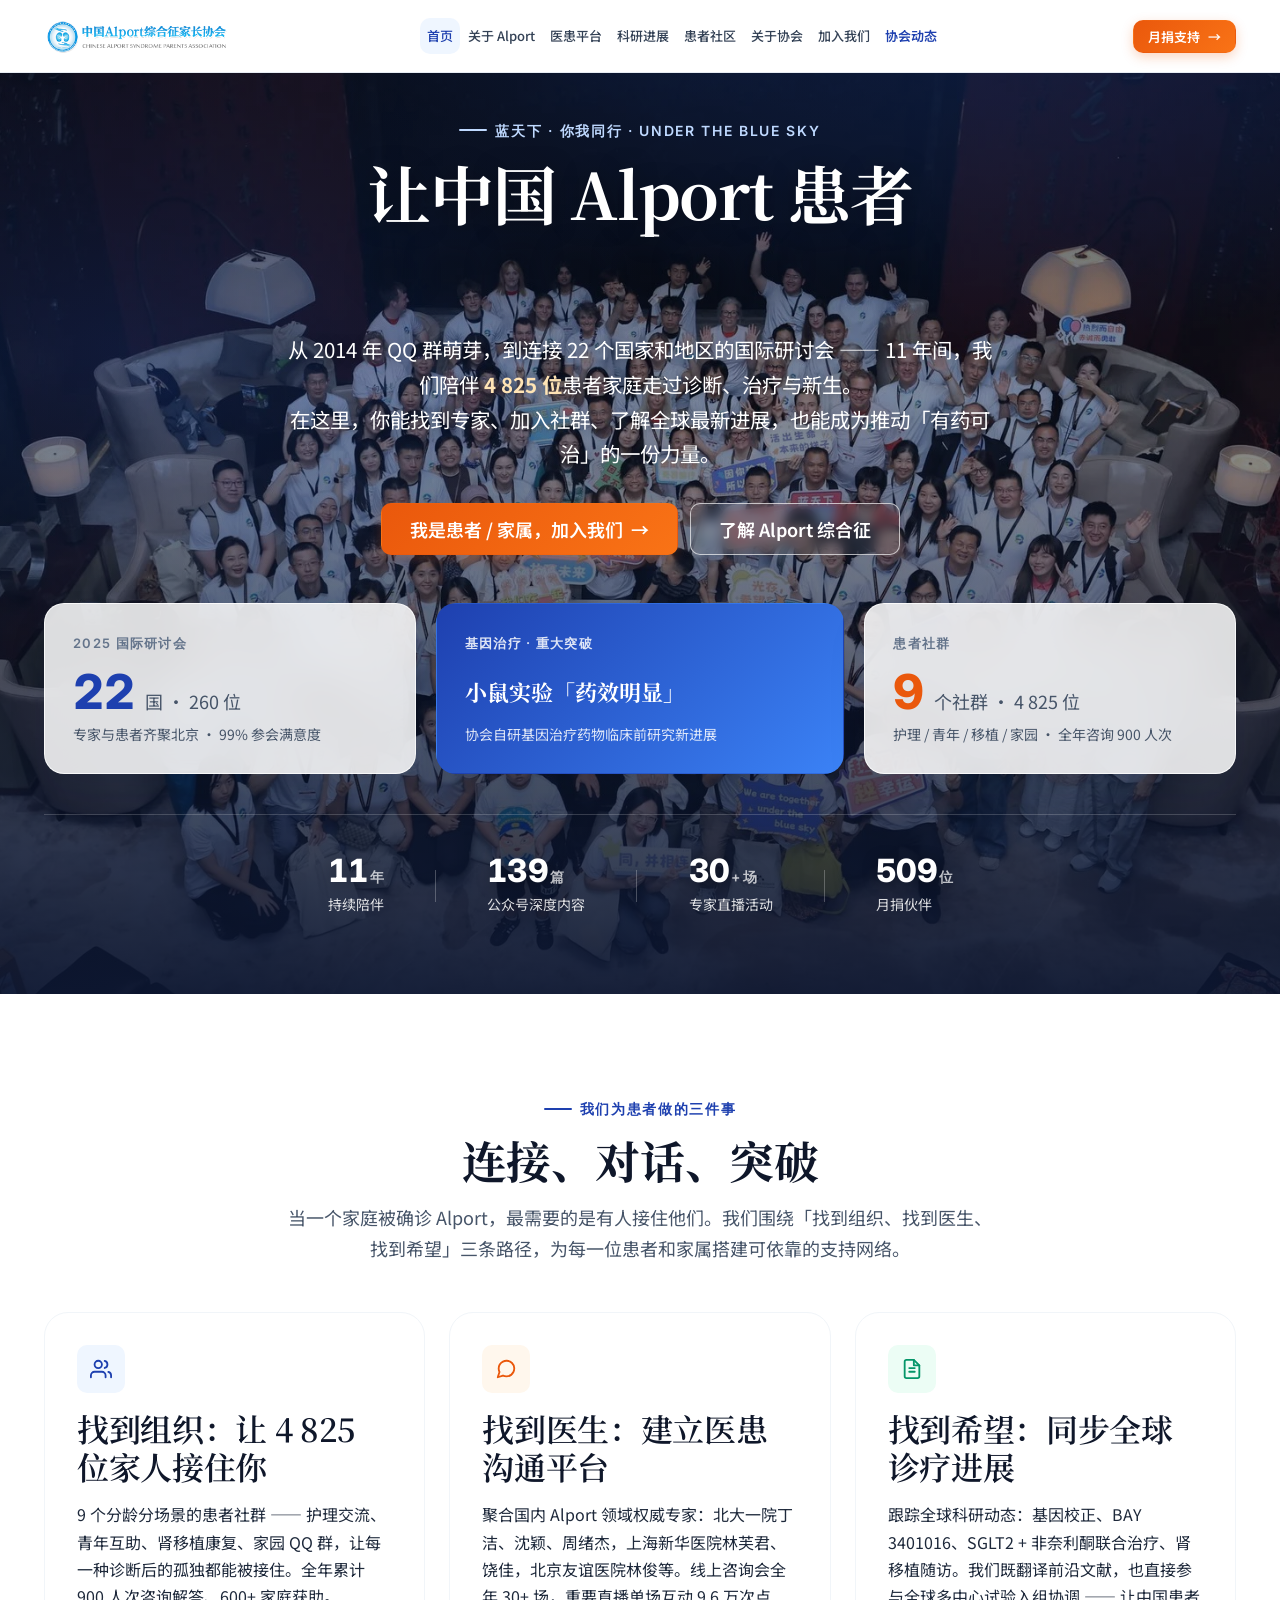
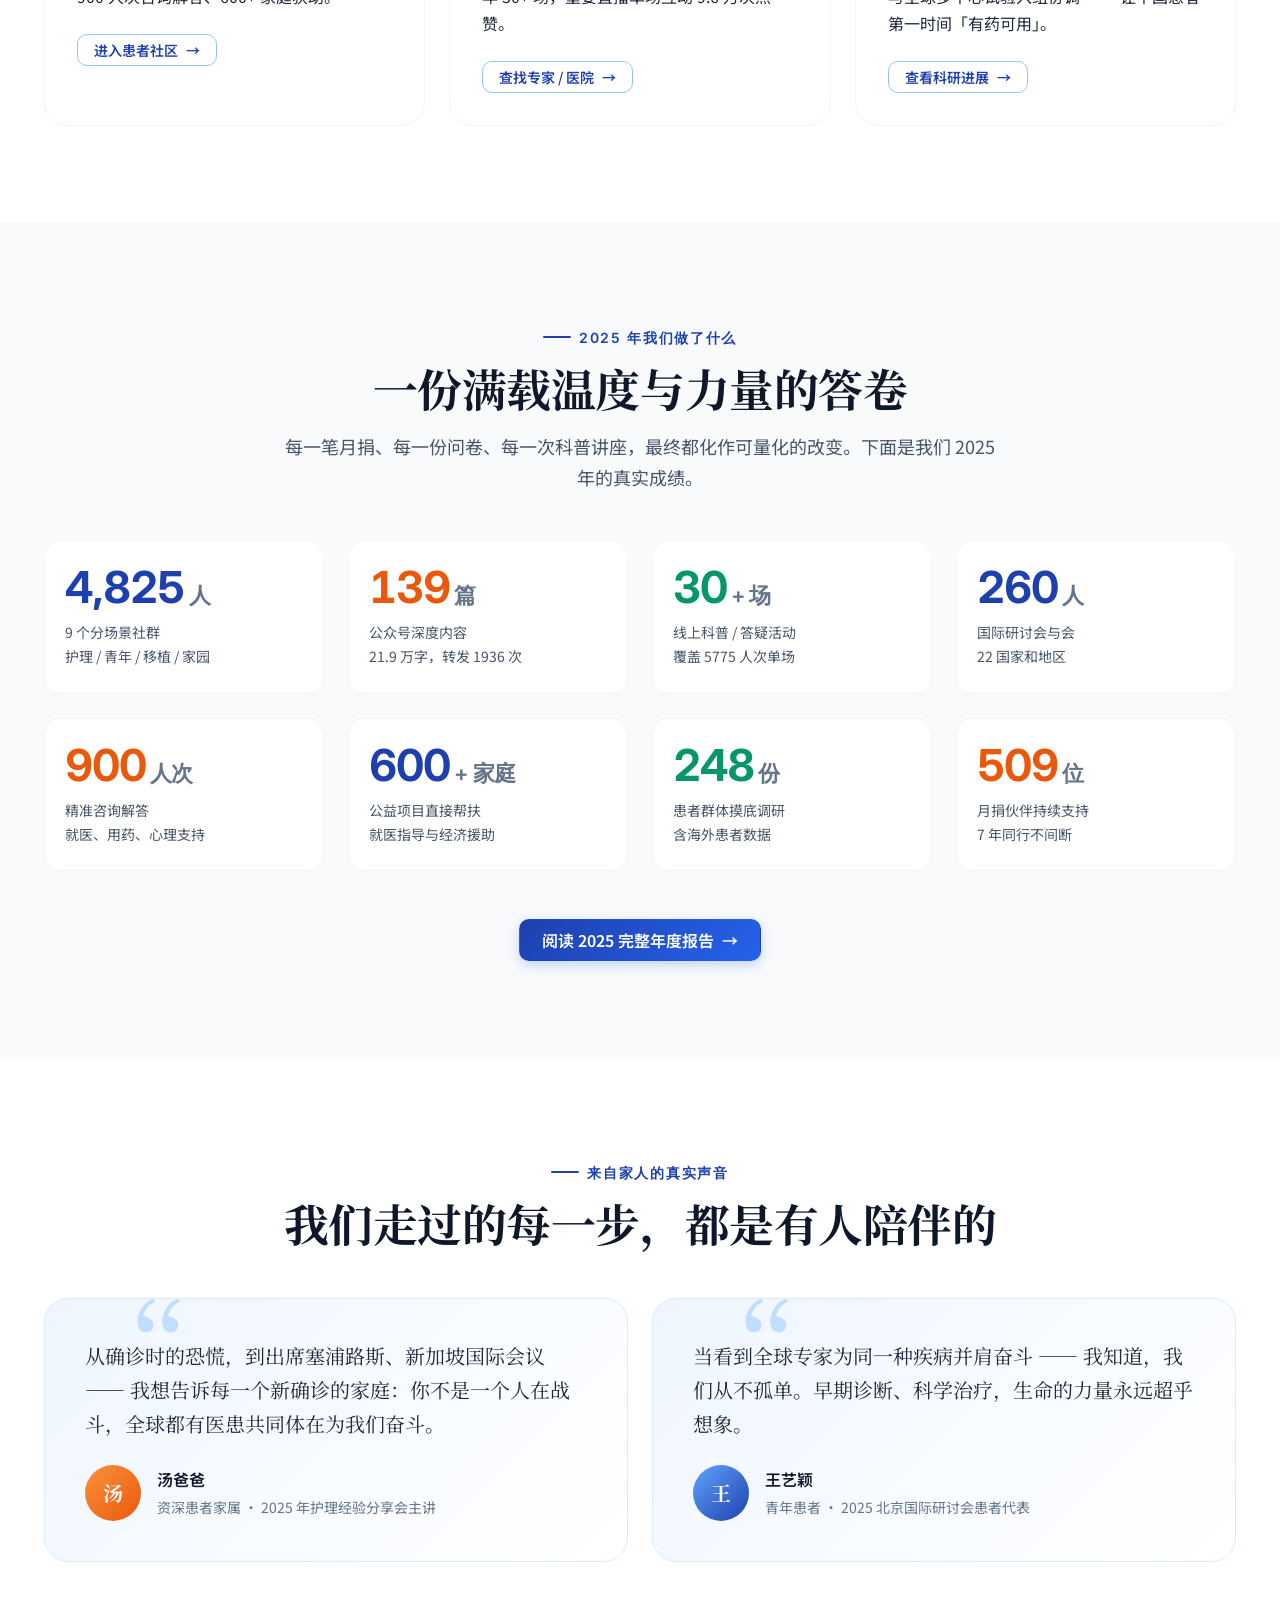
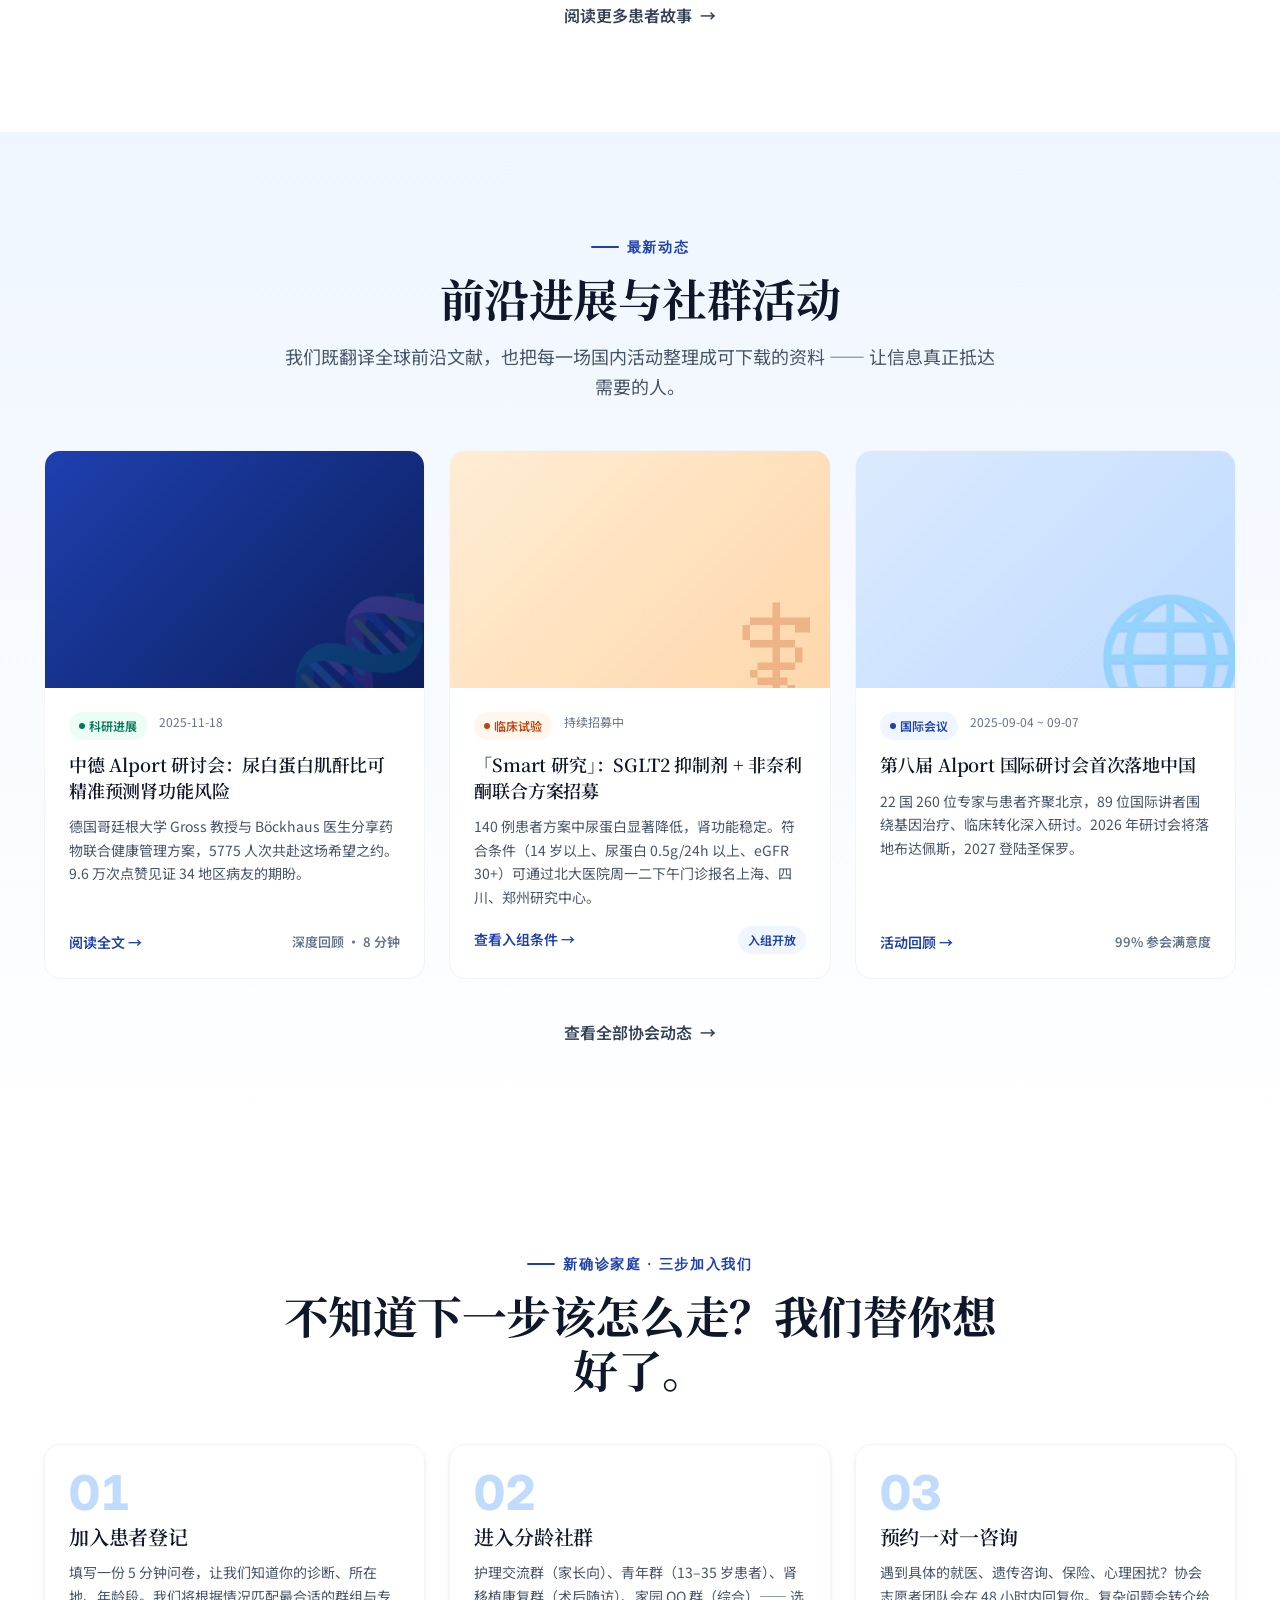
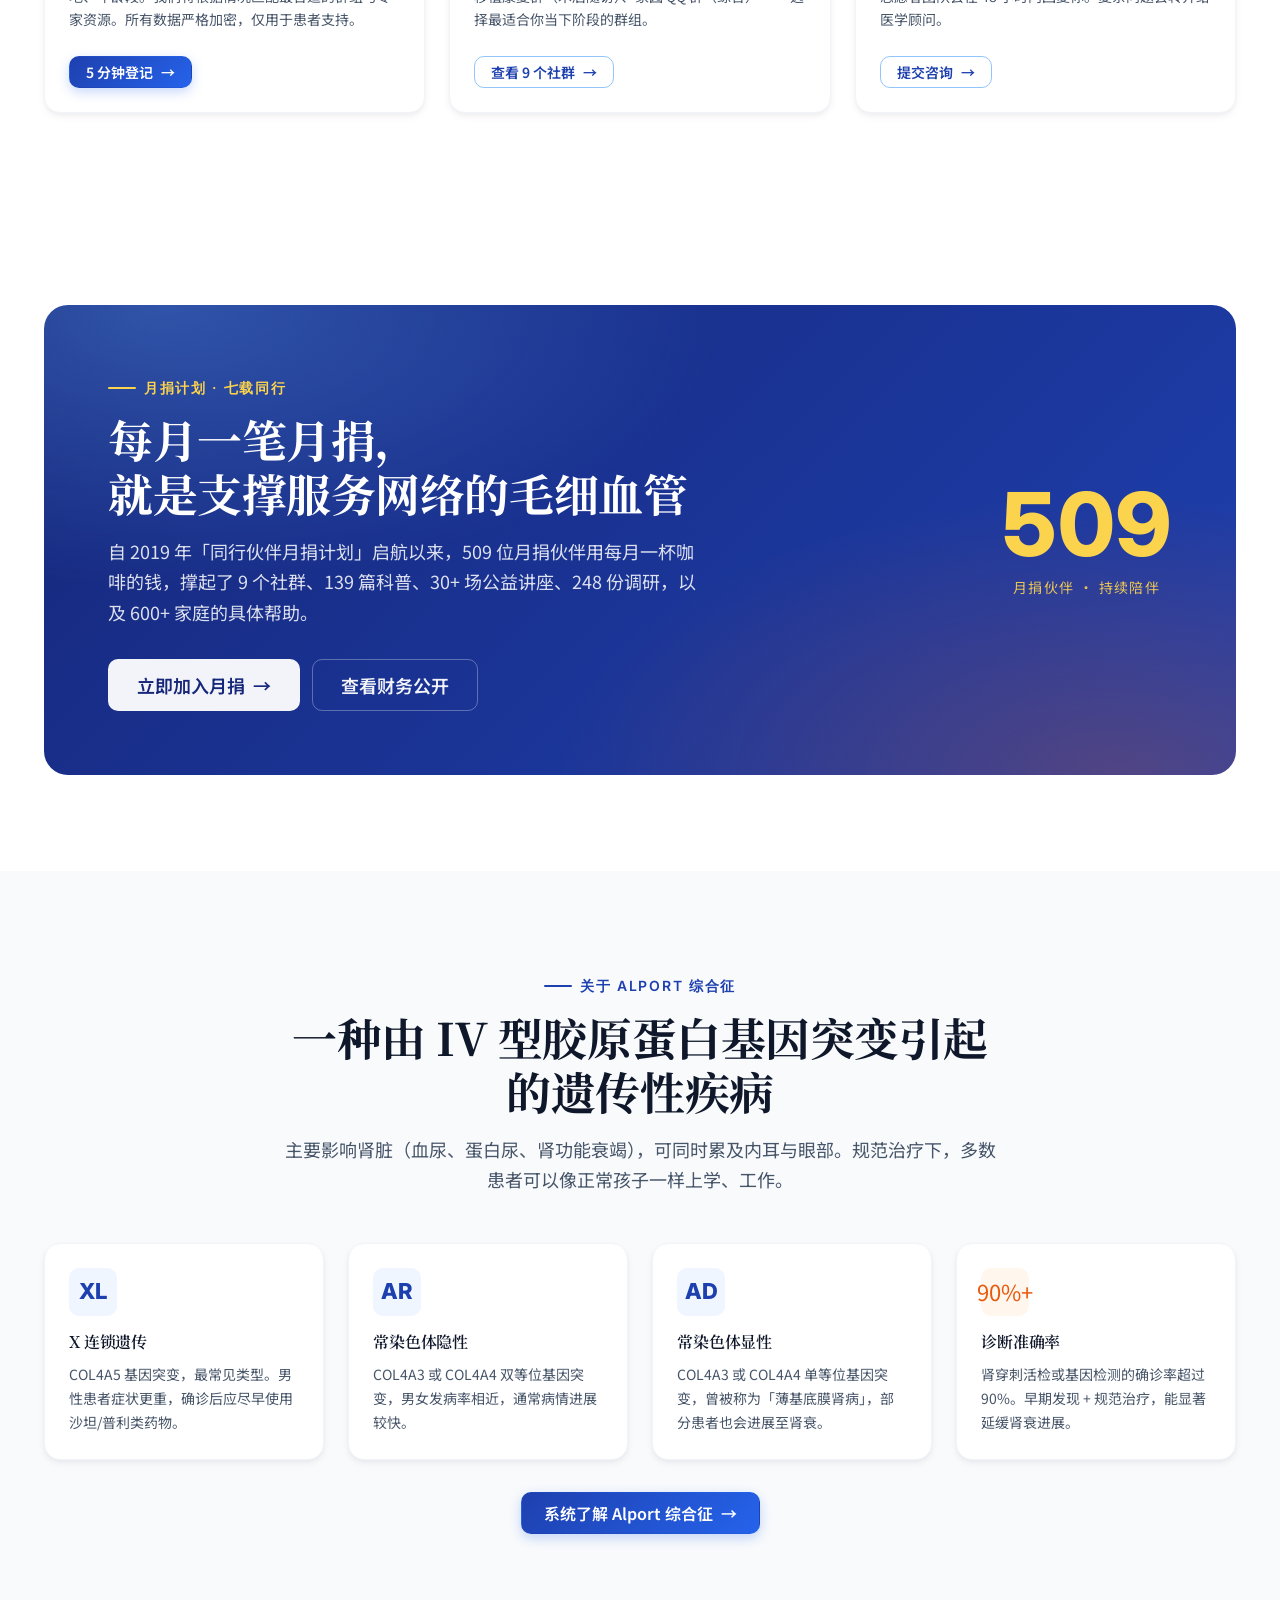
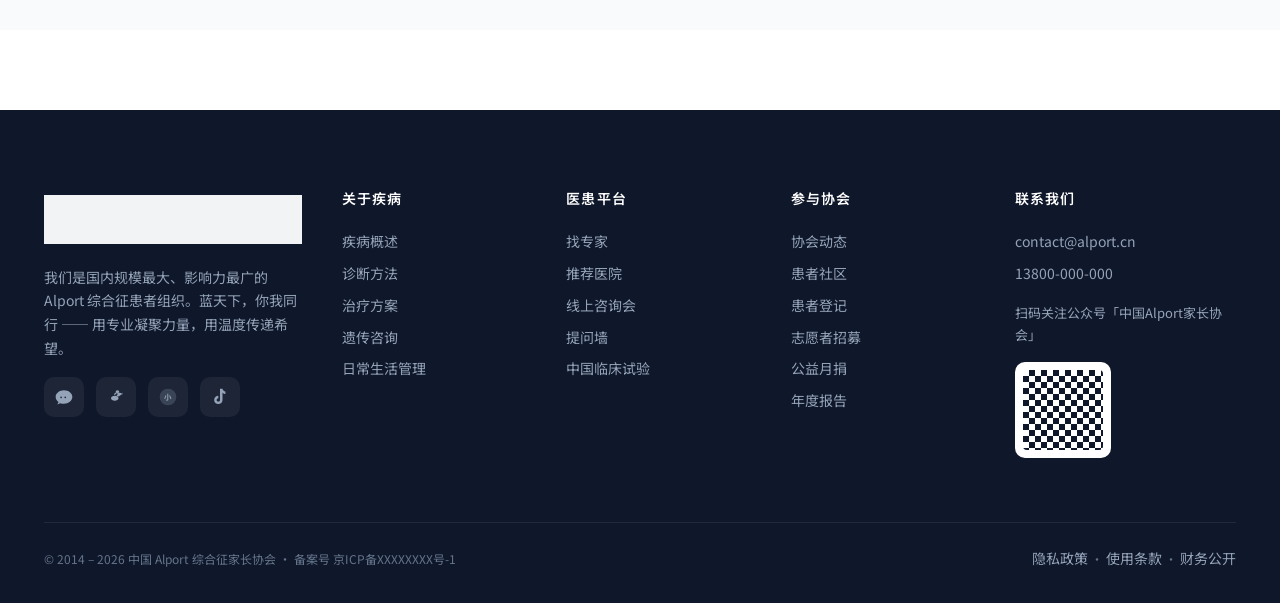
==== commit eac94a55: "fix(nav): show 协会动态 at end of menu + bust site.js cache User reported 协会动态 not visible — root cause " ====
--- a/index.html
+++ b/index.html
@@ -18,7 +18,7 @@
 <link rel="preconnect" href="https://fonts.gstatic.com" crossorigin>
 <link href="https://fonts.googleapis.com/css2?family=Inter:wght@400;500;600;700;800&family=Noto+Sans+SC:wght@400;500;600;700&family=Noto+Serif+SC:wght@500;600;700;800&display=swap" rel="stylesheet">
 
-<link rel="stylesheet" href="css/design-system.css?v=3">
+<link rel="stylesheet" href="css/design-system.css?v=4">
 
 <!-- JSON-LD: 组织信息（提高搜索结果可信度） -->
 <script type="application/ld+json">
@@ -438,7 +438,7 @@
 <!-- ============================== Footer ============================== -->
 <div data-include="footer"></div>
 
-<script src="js/site.js"></script>
+<script src="js/site.js?v=4"></script>
 
 <style>
 @media (max-width: 880px) {
--- a/css/design-system.css
+++ b/css/design-system.css
@@ -295,8 +295,15 @@
   display: flex;
   align-items: center;
   justify-content: space-between;
-  gap: var(--sp-5);
+  gap: var(--sp-4);
   min-width: 0;
+}
+.navbar nav[aria-label="主导航"] {
+  flex: 1 1 auto;
+  min-width: 0;
+  display: flex;
+  justify-content: center;
+  overflow: visible;
 }
 .nav-brand {
   display: flex;
@@ -318,11 +325,10 @@
   filter: brightness(0) invert(1);
   opacity: .95;
 }
-
 .nav-links {
   display: flex;
   align-items: center;
-  gap: 2px;
+  gap: 1px;
   list-style: none;
   margin: 0;
   padding: 0;
@@ -331,13 +337,17 @@
 }
 .nav-links a {
   display: inline-block;
-  padding: 8px 14px;
+  padding: 8px 11px;
   border-radius: var(--r-md);
   color: var(--color-ink-700);
   font-weight: 500;
-  font-size: var(--fs-sm);
+  font-size: 14px;
   white-space: nowrap;
   transition: all var(--t-fast) var(--ease-out);
+}
+.nav-links a[data-nav="news"] {
+  color: var(--color-primary-700);
+  font-weight: 600;
 }
 .nav-links a:hover,
 .nav-links a.is-active {
@@ -359,13 +369,16 @@
   background: var(--color-ink-100);
 }
 
-/* 中等屏 (1080-1280) — 收紧品牌、隐藏次级 CTA、缩小 nav 间距，但保留 7 项菜单 */
+/* 中等屏 (1080–1400) — 收紧 nav、隐藏次级 CTA，保证 8 项菜单完整显示 */
+@media (max-width: 1400px) {
+  .nav-inner { gap: var(--sp-3); }
+  .nav-brand-img { height: 38px; }
+  .nav-links a { padding: 7px 9px; font-size: 13.5px; }
+  .nav-actions .btn:not(.btn-warm) { display: none; }
+}
 @media (max-width: 1280px) {
-  .nav-inner { gap: var(--sp-3); }
   .nav-brand-img { height: 36px; }
-  .nav-links { gap: 0; }
-  .nav-links a { padding: 7px 8px; font-size: 13px; }
-  .nav-actions .btn:not(.btn-warm) { display: none; }
+  .nav-links a { padding: 7px 7px; font-size: 13px; }
   .nav-actions .btn { padding: 9px 14px; font-size: 13px; }
 }
 
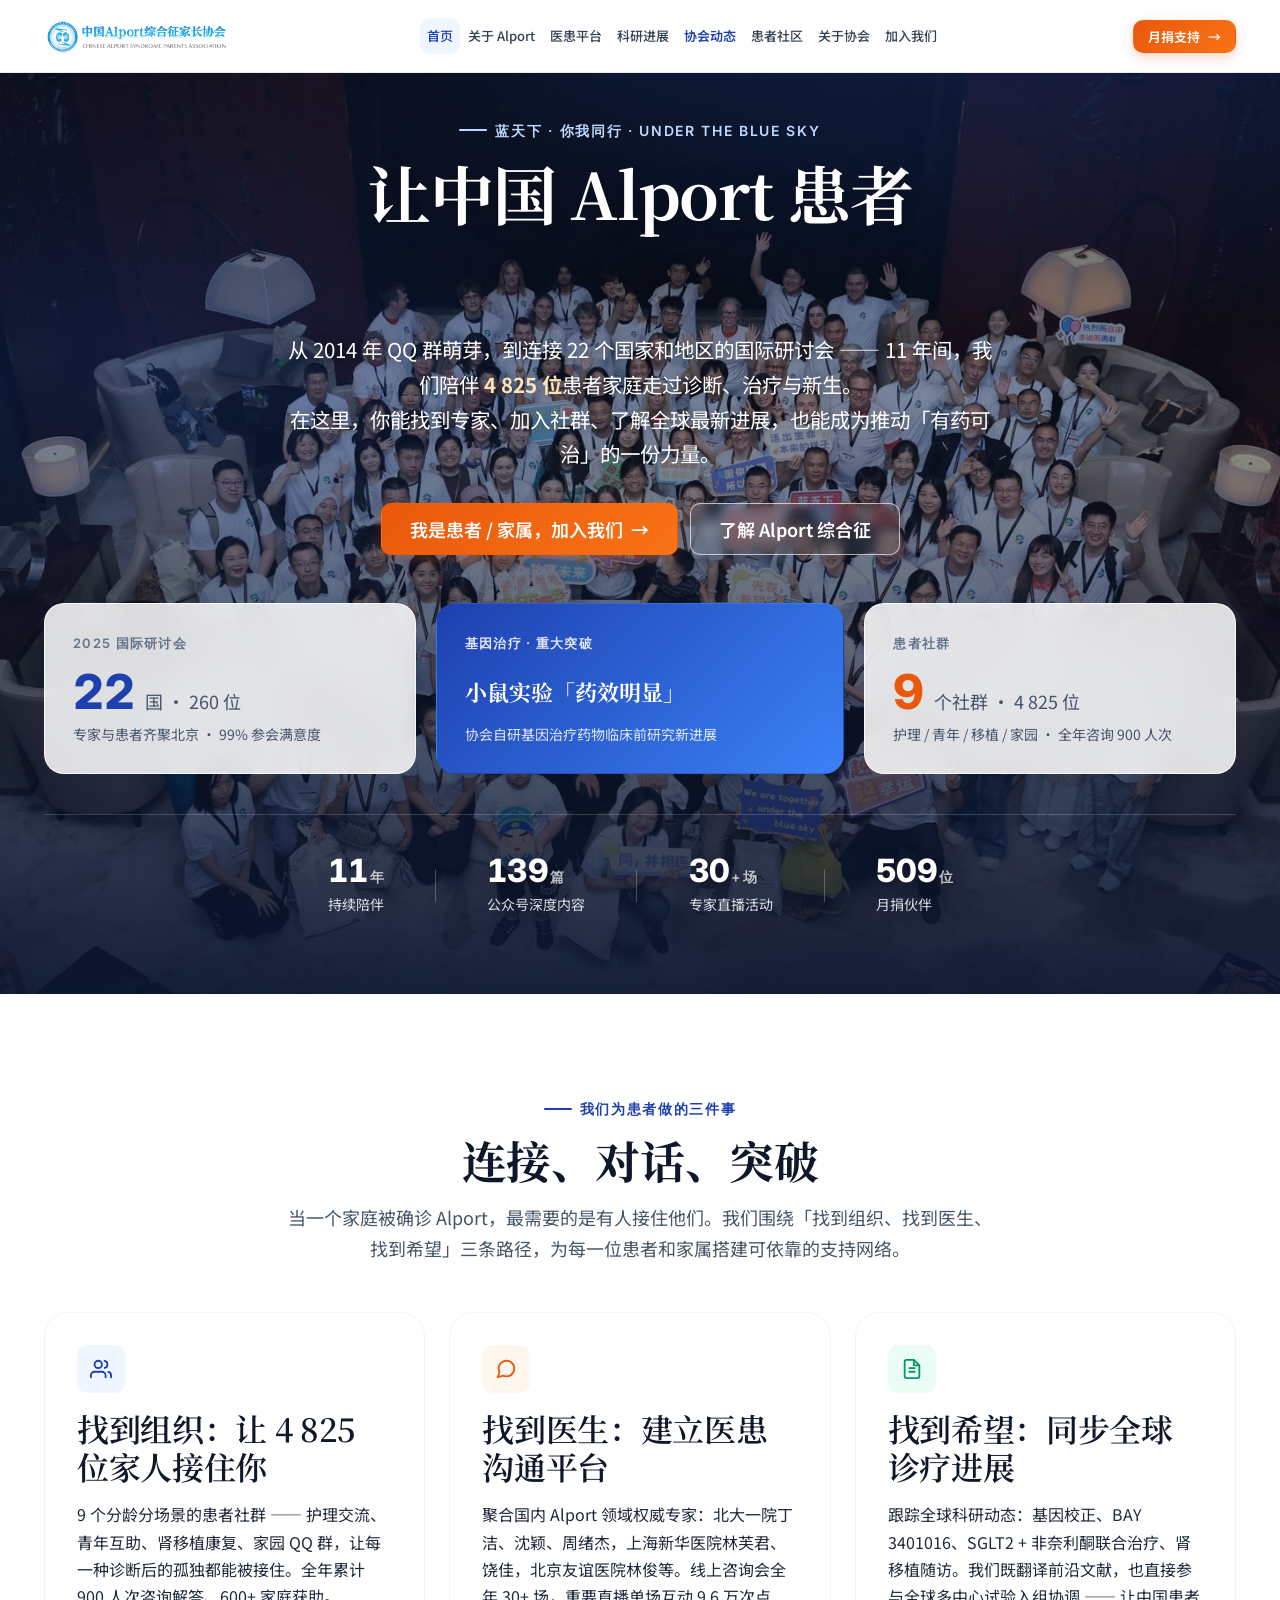
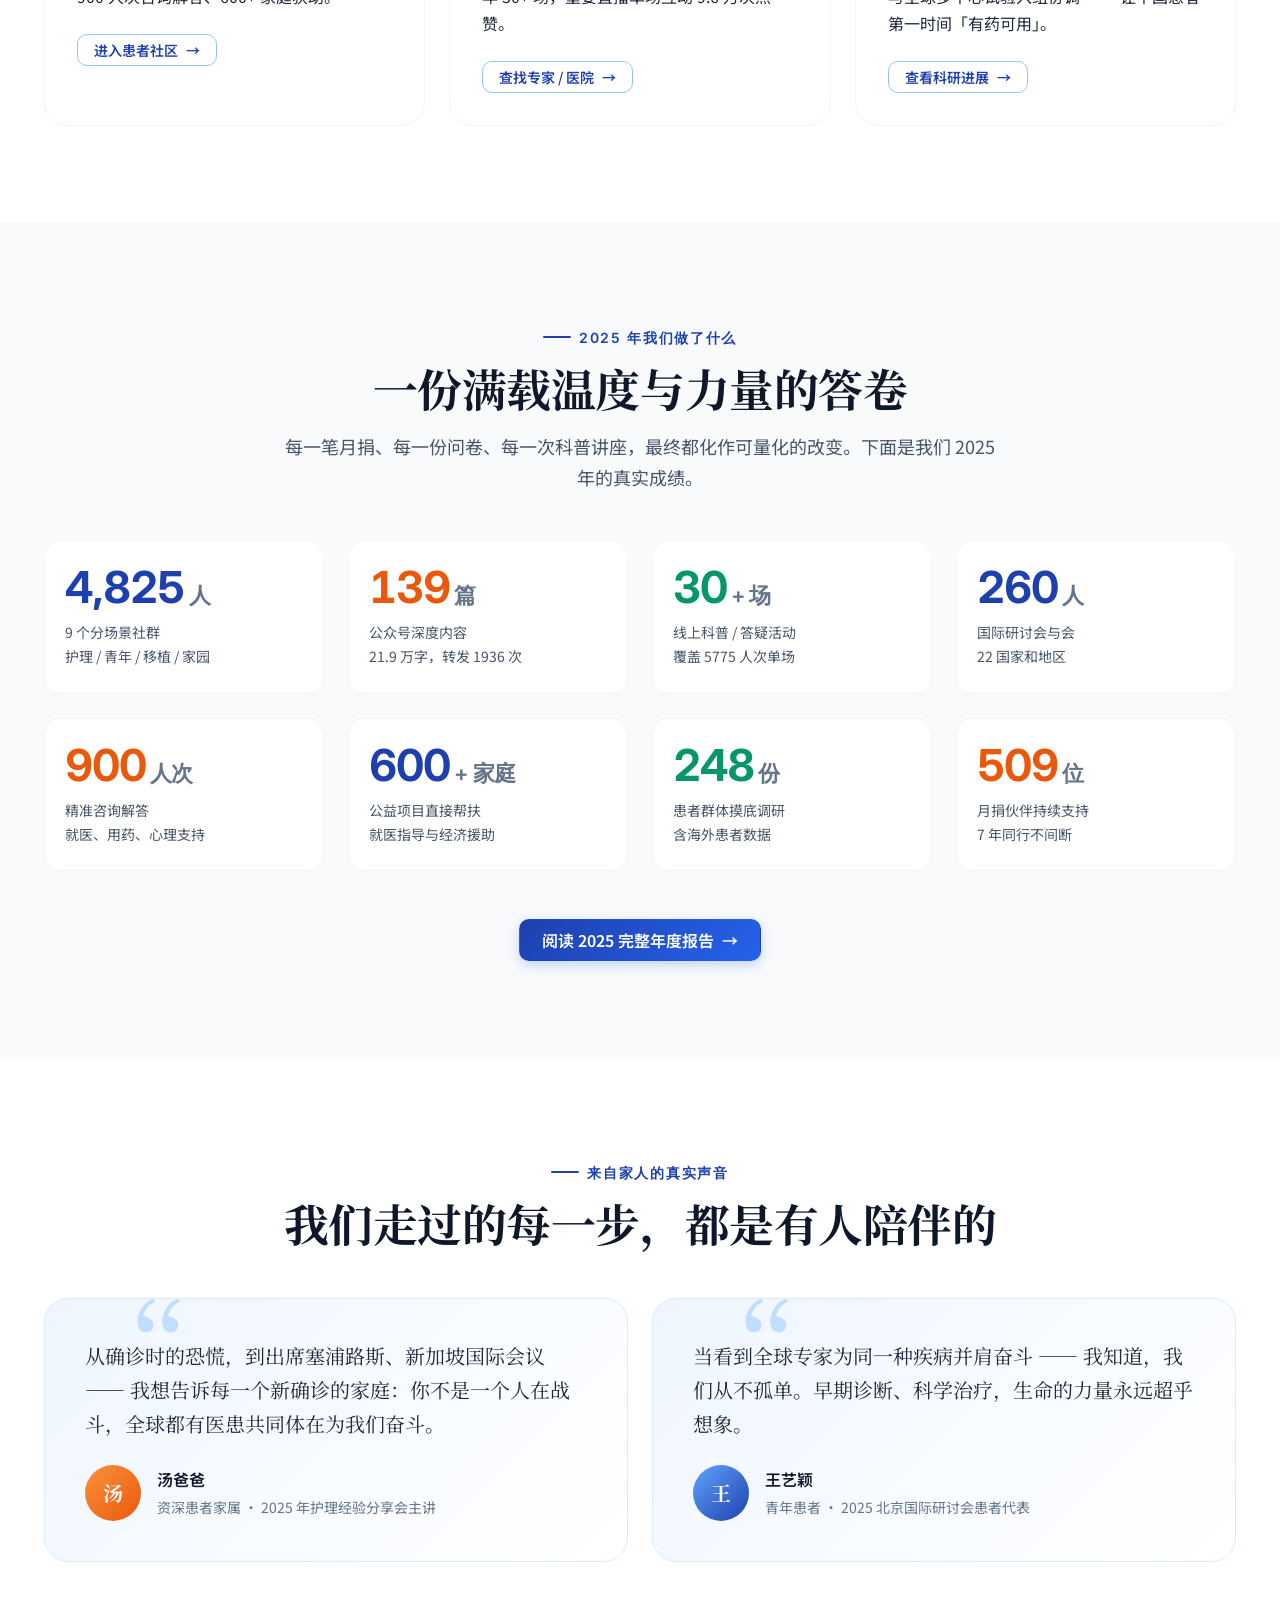
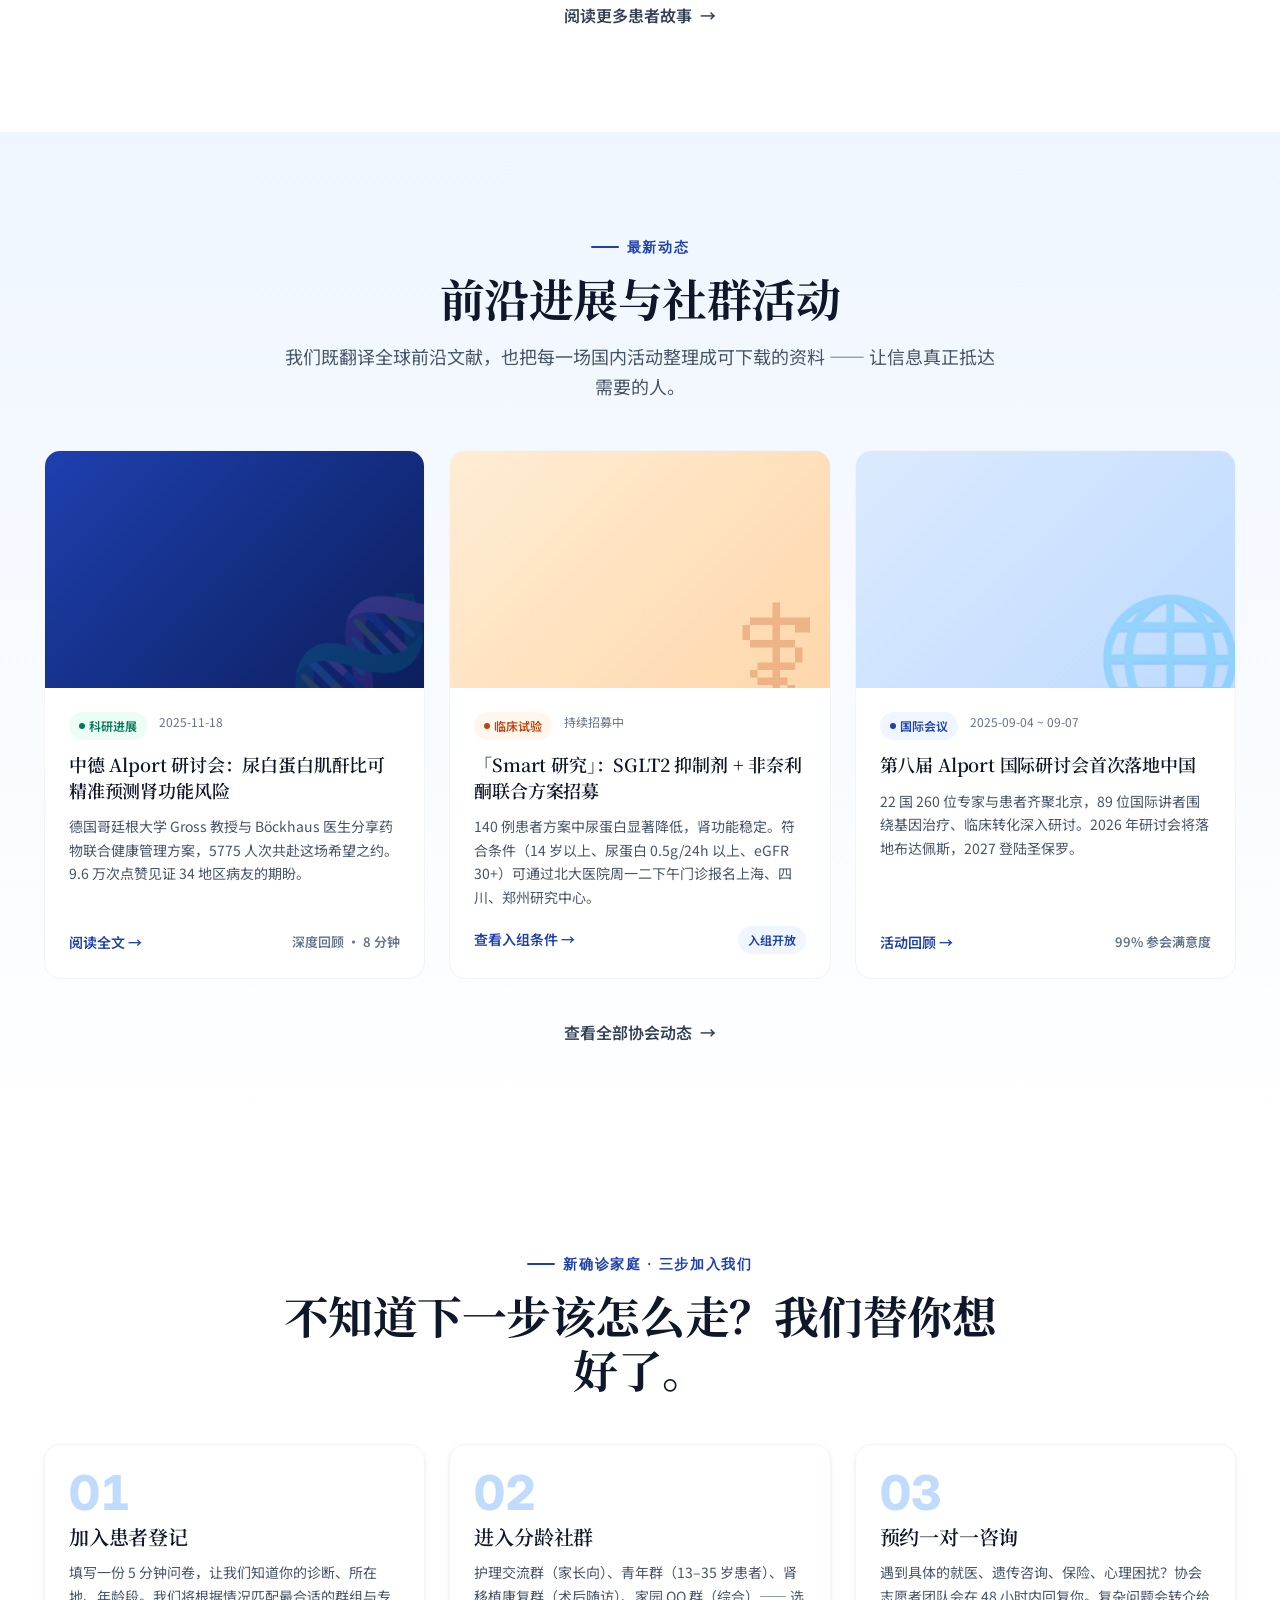
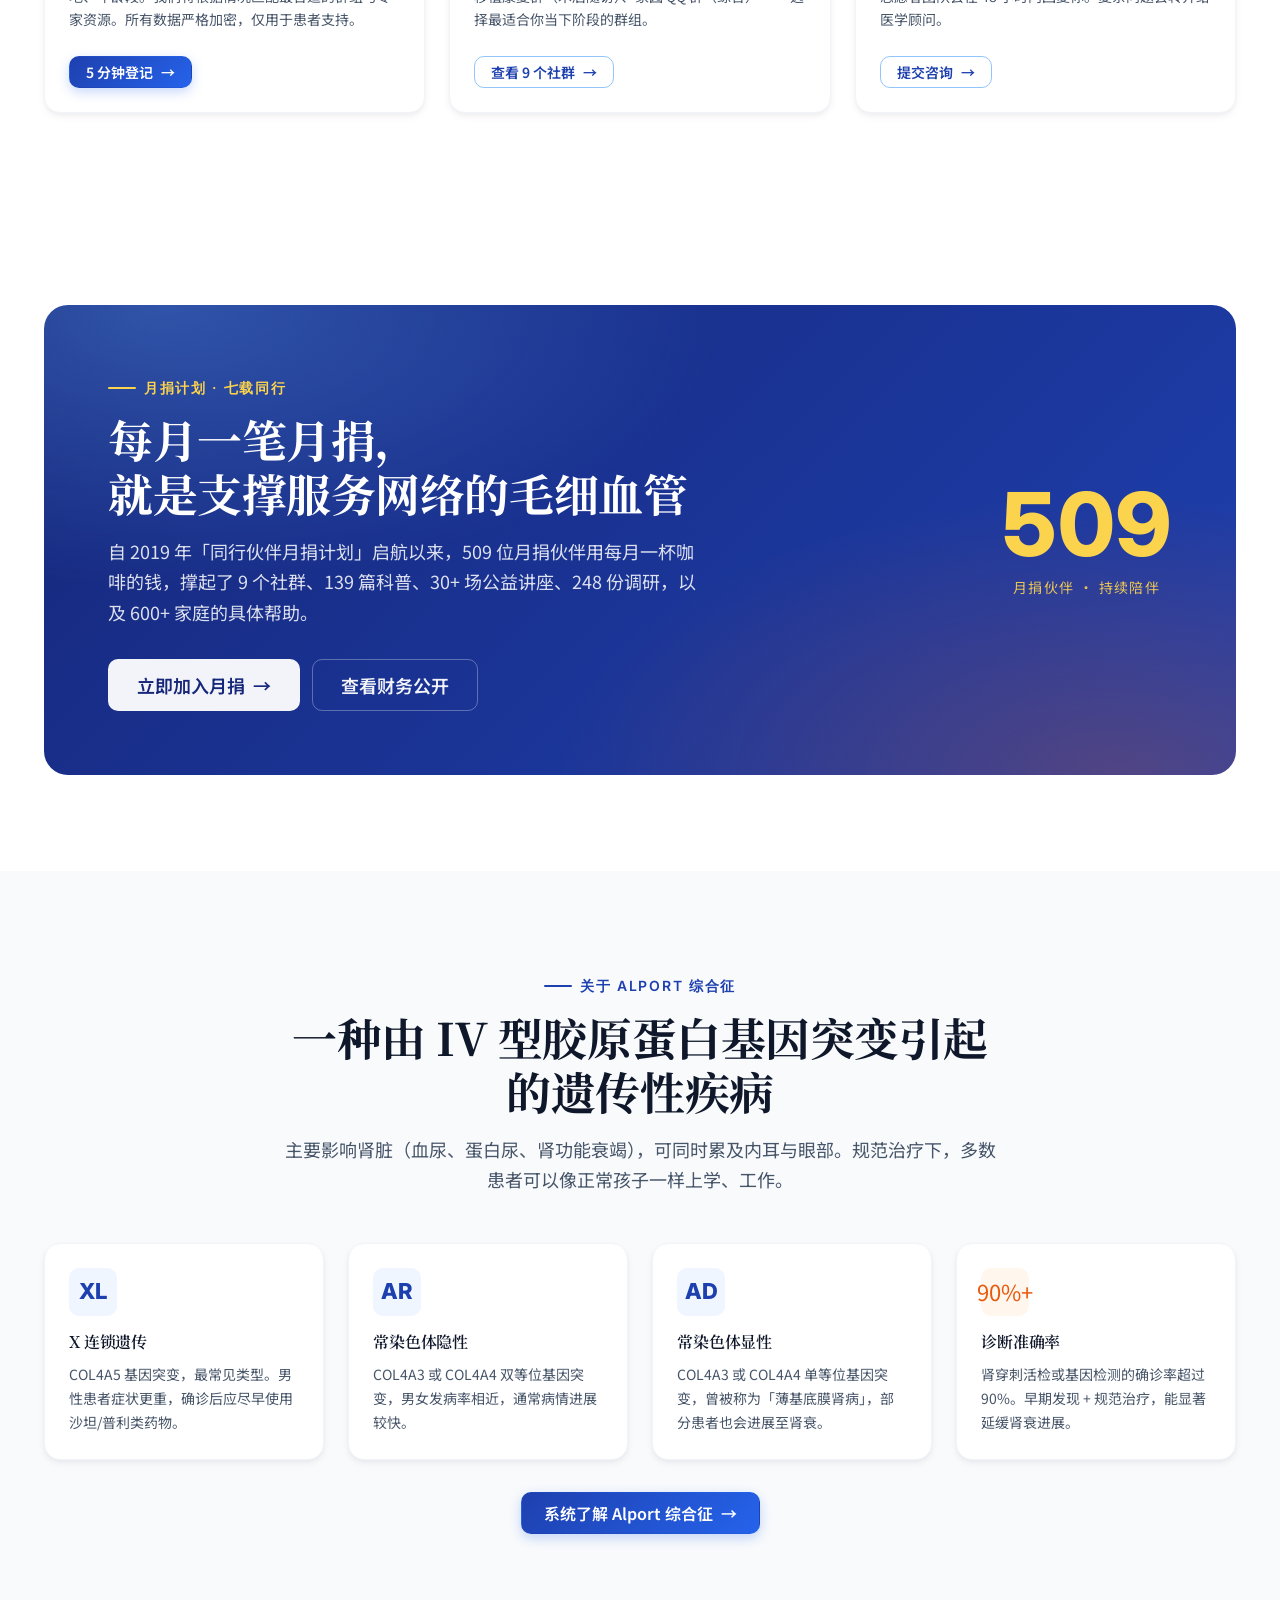
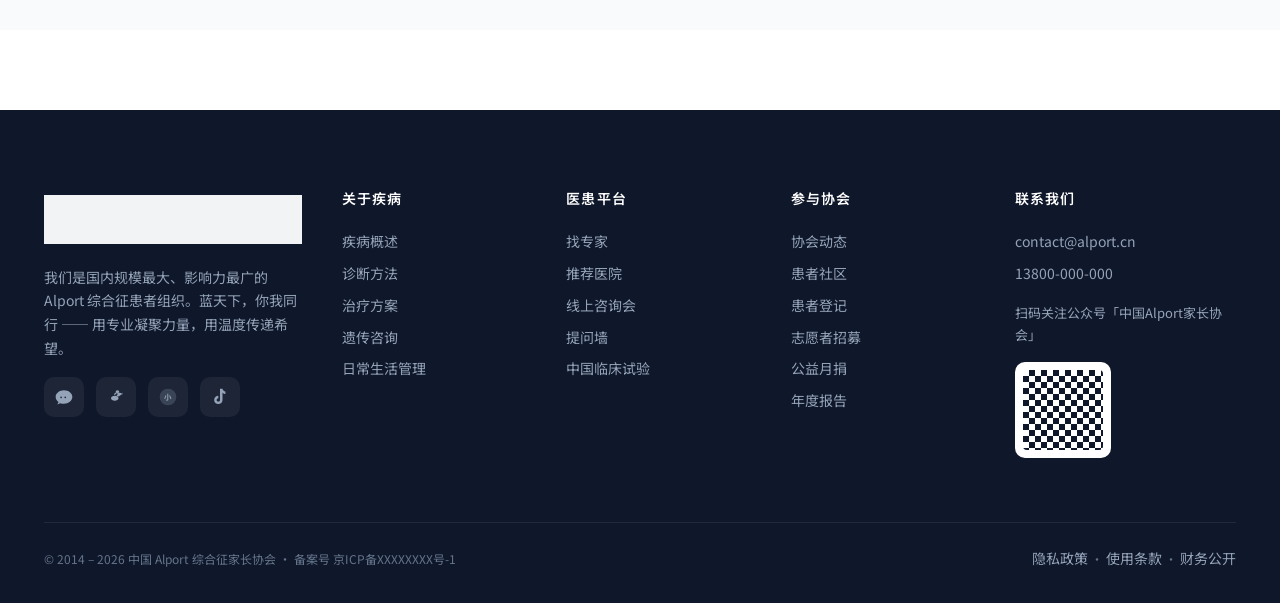
==== commit e0ceb992: "fix(nav): move 协会动态 before 患者社区 Co-authored-by: Cursor <cursoragent@cursor.com>" ====
--- a/index.html
+++ b/index.html
@@ -438,7 +438,7 @@
 <!-- ============================== Footer ============================== -->
 <div data-include="footer"></div>
 
-<script src="js/site.js?v=4"></script>
+<script src="js/site.js?v=5"></script>
 
 <style>
 @media (max-width: 880px) {
